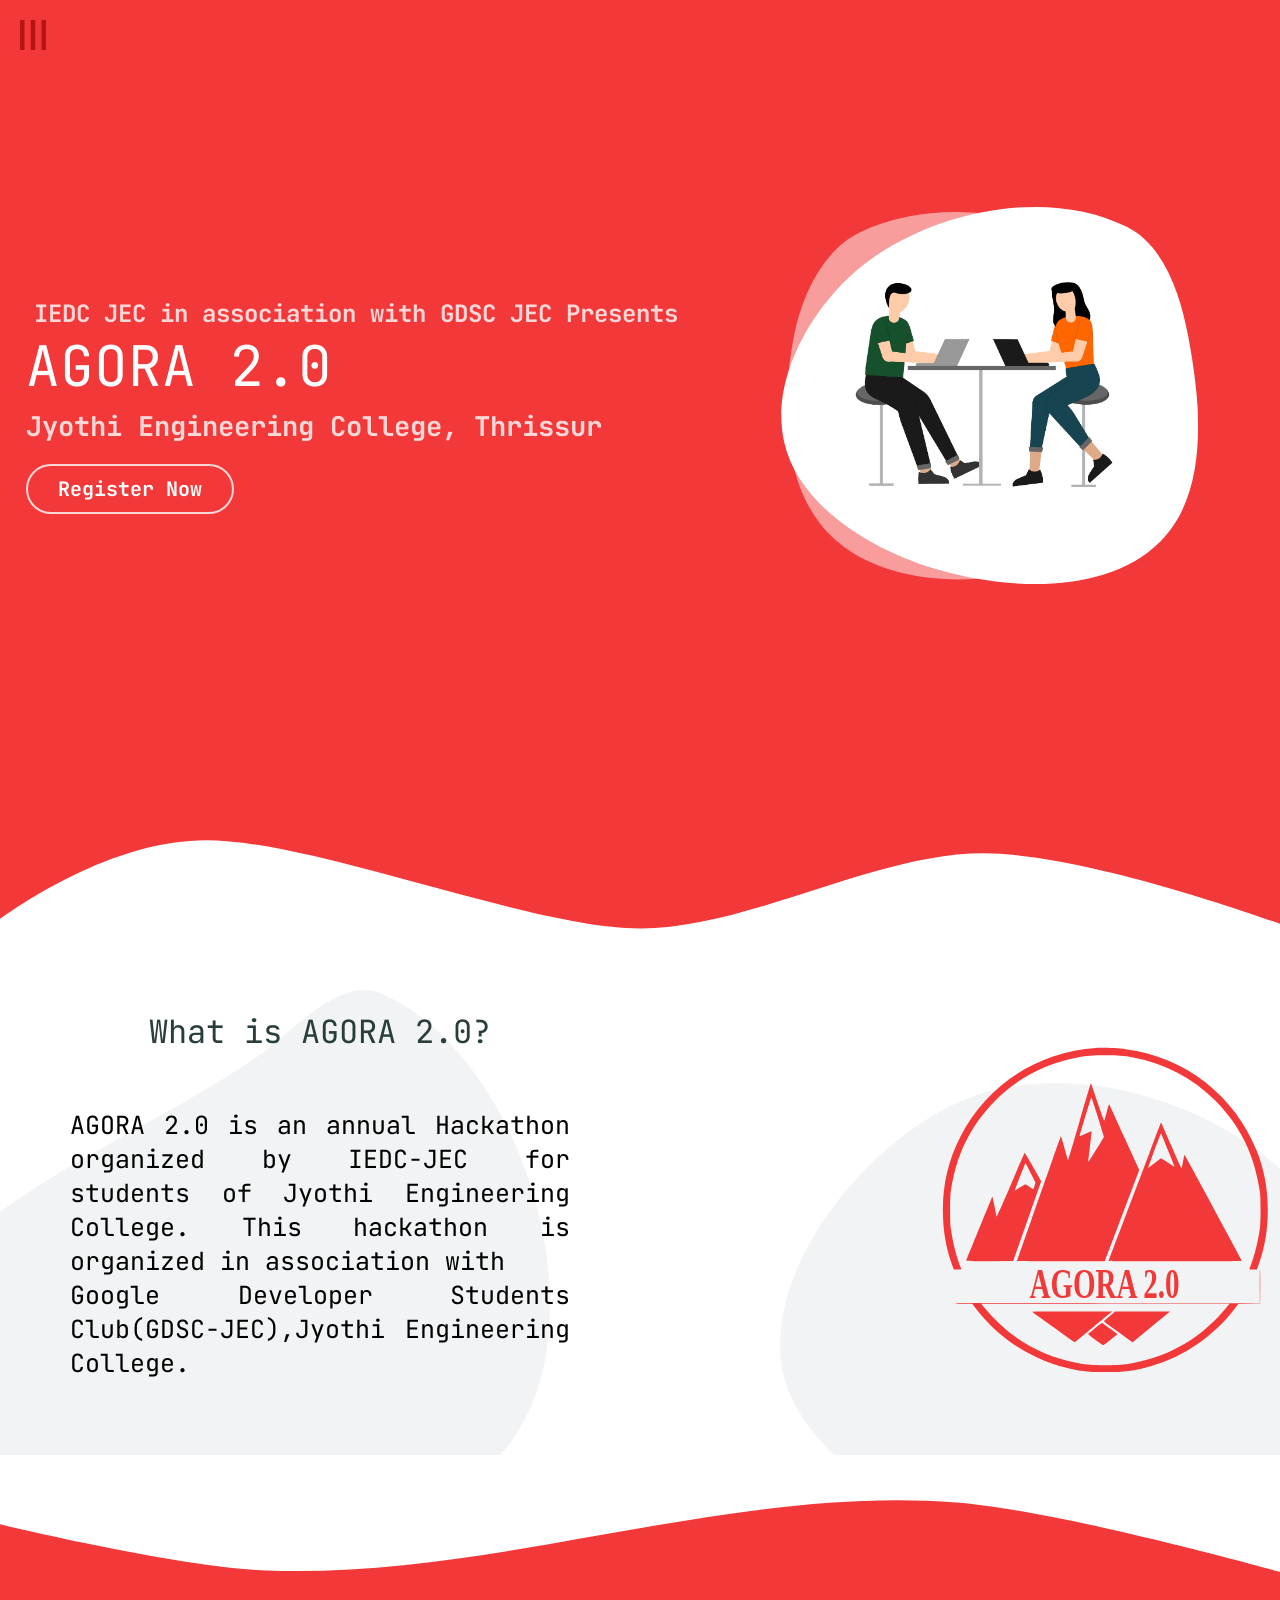
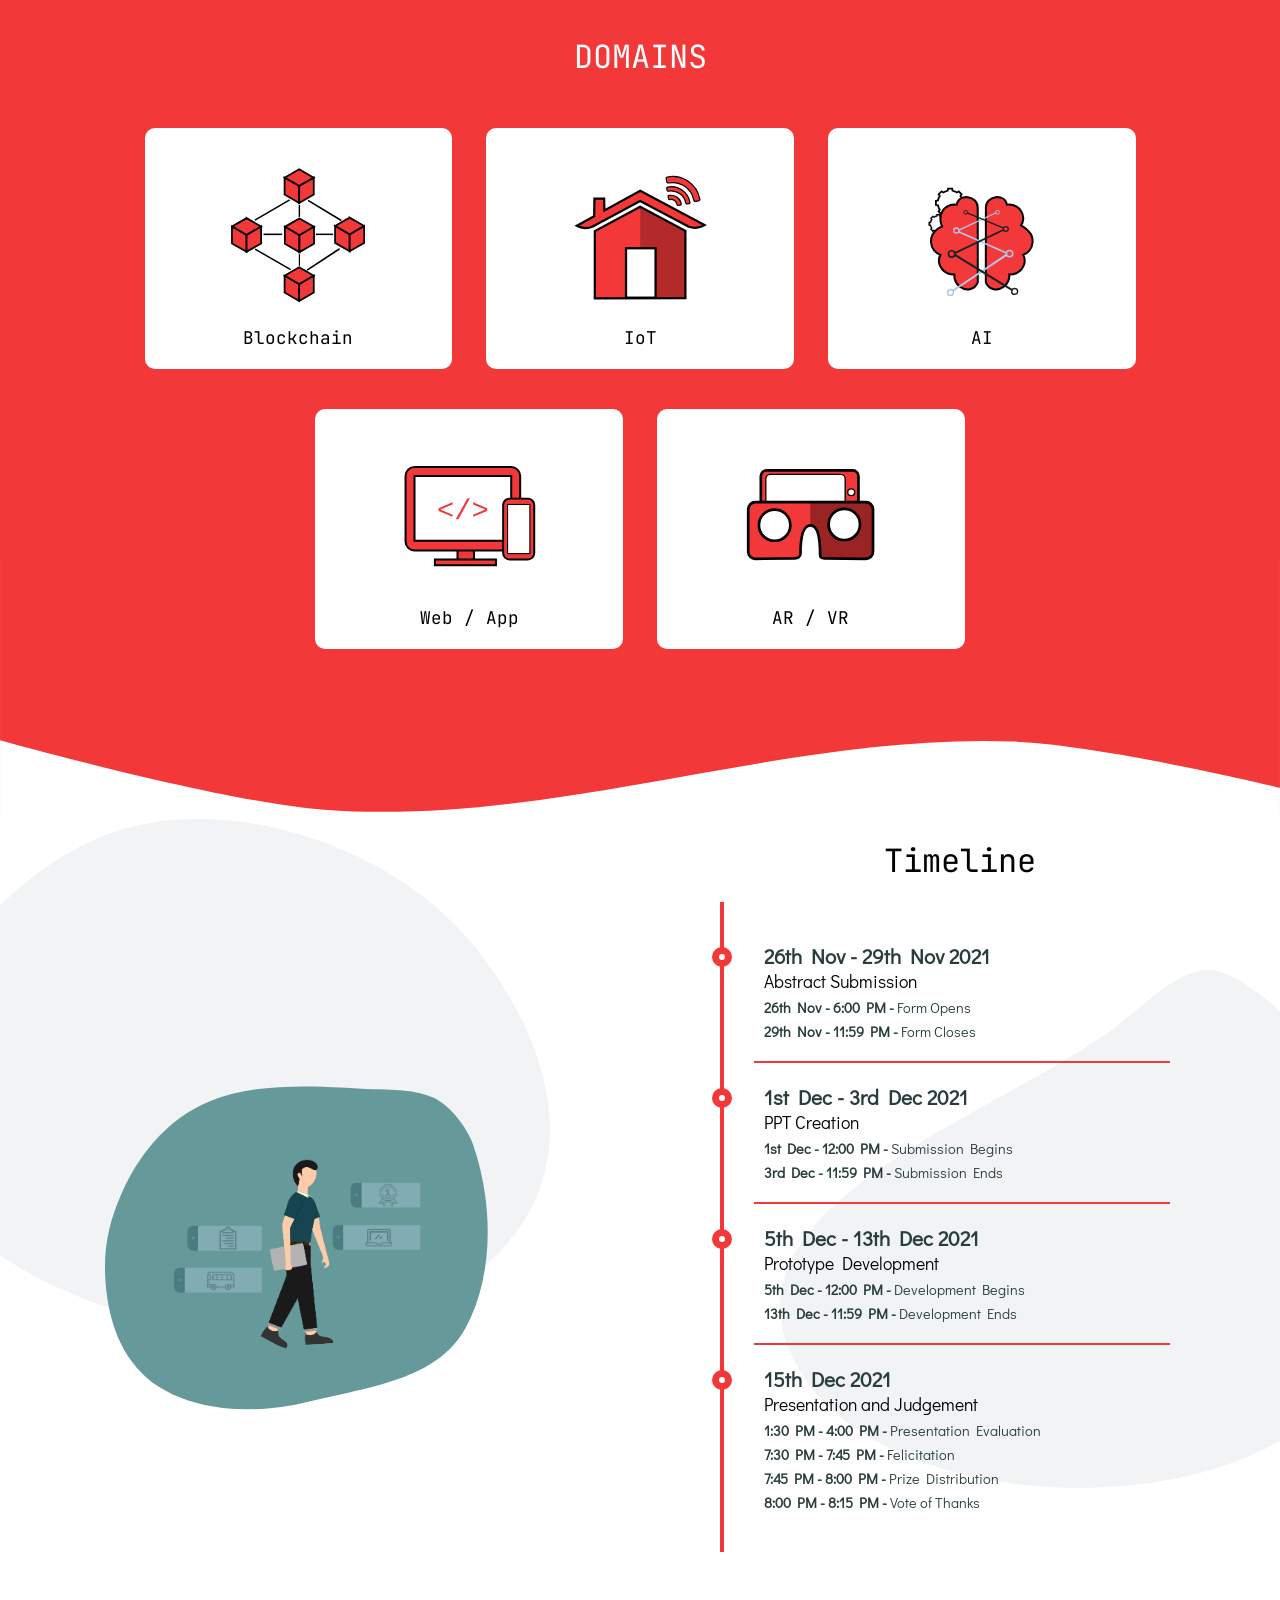
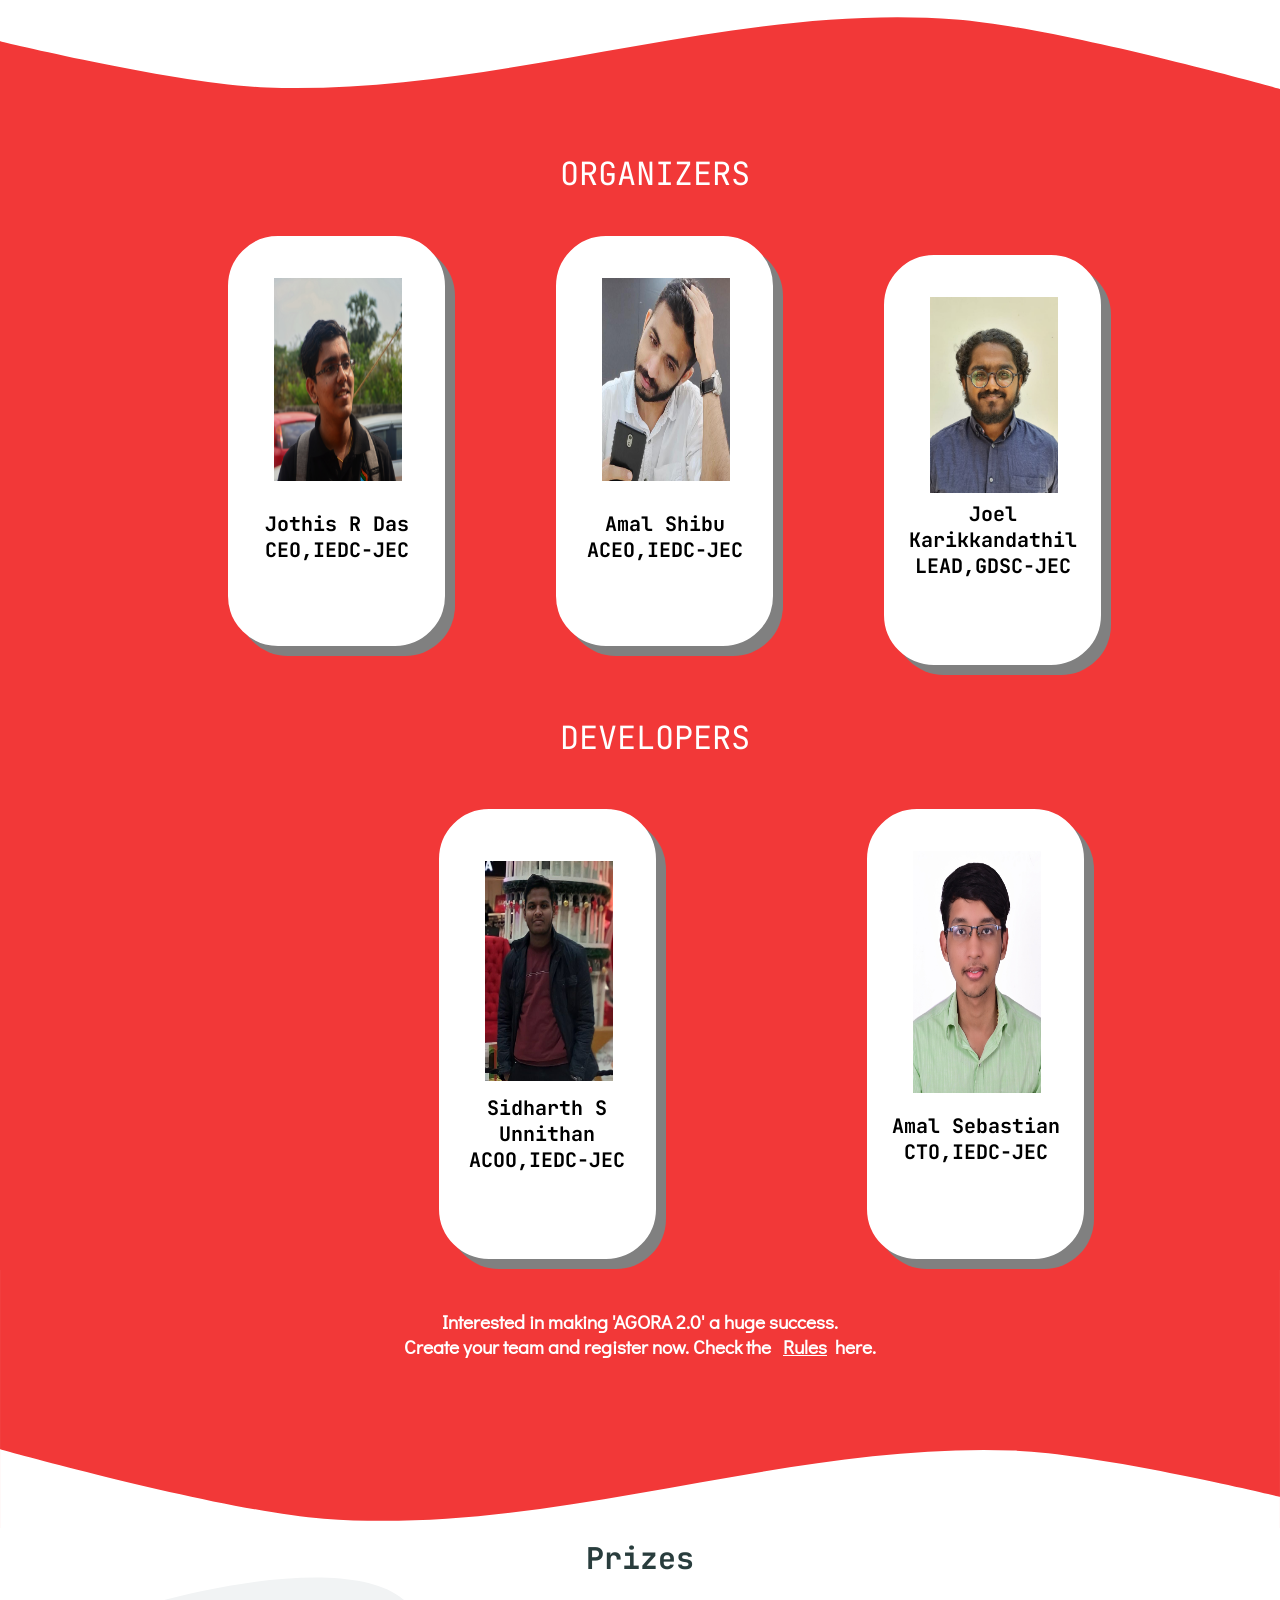
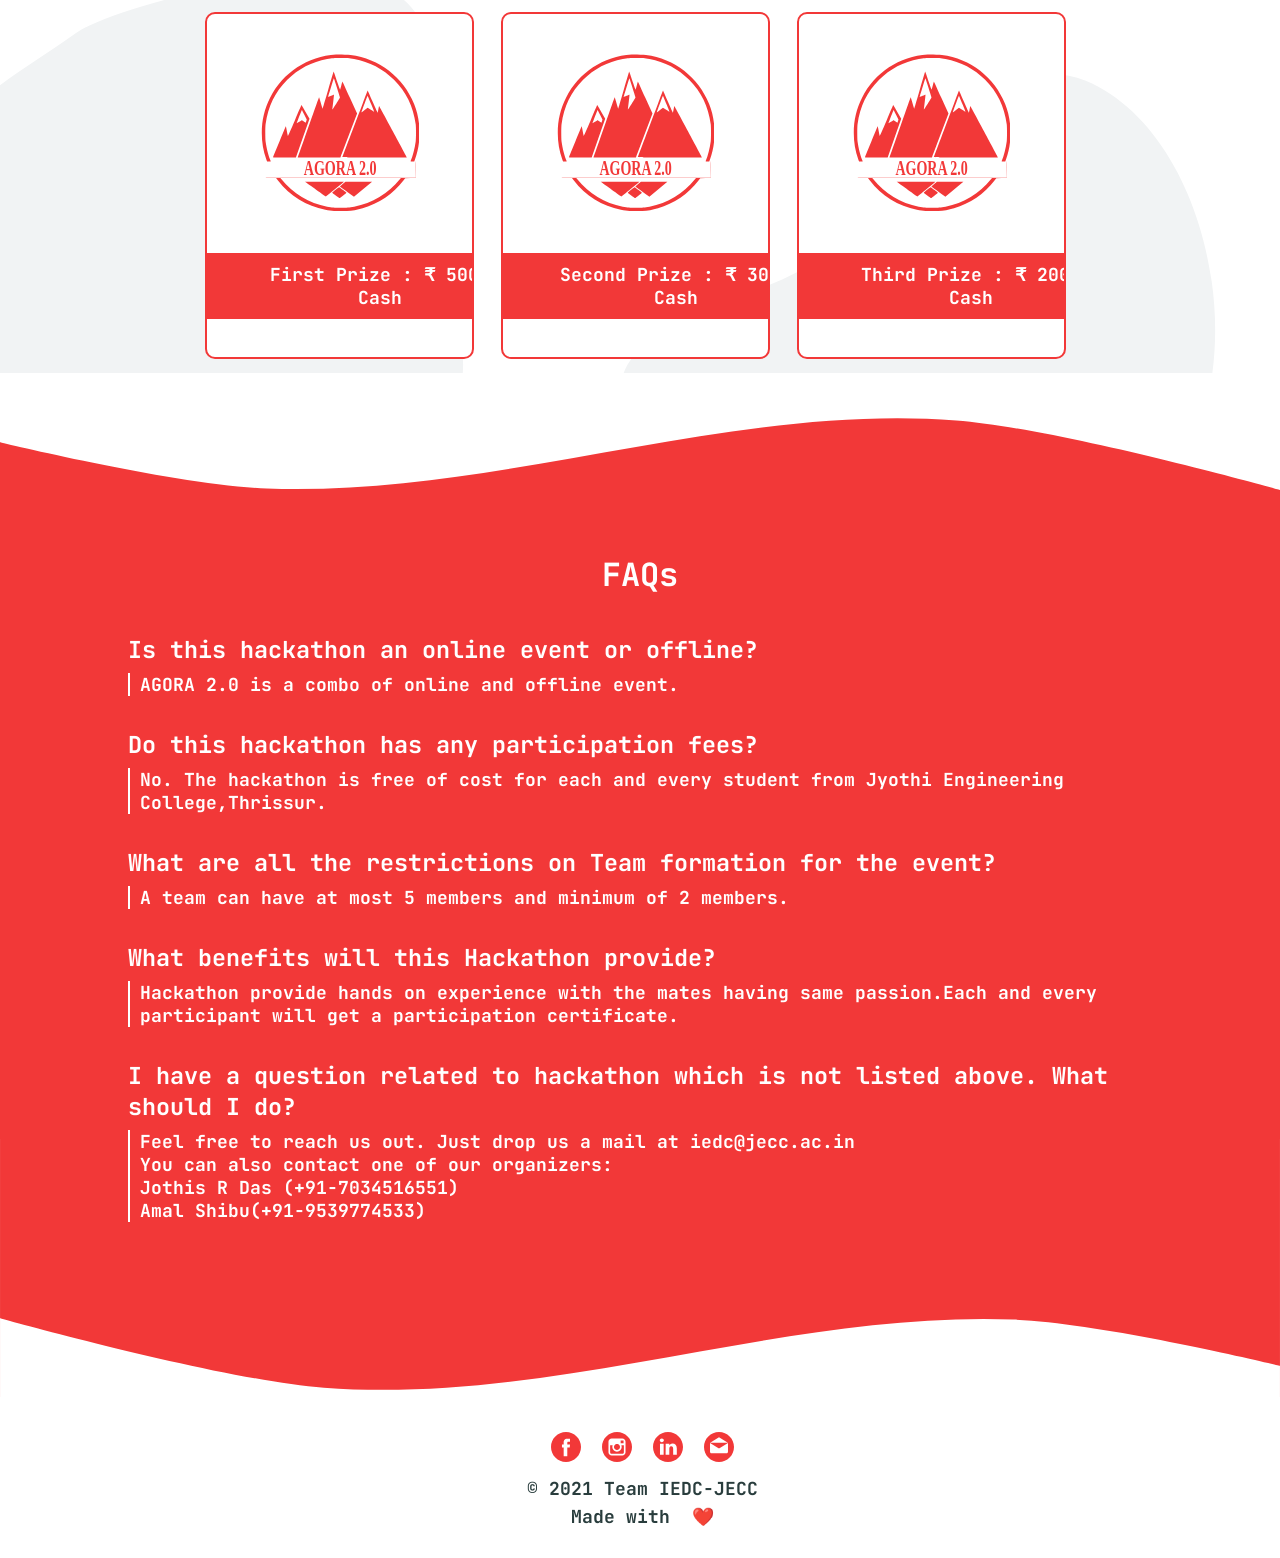
==== index.html @ af929472 "Updated index and css file" ====
<!DOCTYPE html>
<html>
<head>
	<title> AGORA 2.0 - 2021</title>
	<meta http-equiv="Content-Type" content="text/html; charset=UTF-8">
	<meta name="viewport" content ="width=device-width, initial-scale=1.0, user-scalable=no">
	<meta name="description" content="AGORA 2.0 - Second edition of annual hackathon organized by TEAM IEDC-JEC">
	<meta name="keywords" content="Hackathon,Jyothi Engineering College,Cheruthuruthy,Thrissur">
	<meta name="author" content="Sidharth S Unnnithan<sidsunnithan2720@gmail.com>">
	<!--<meta name="author" content="Atul Kumar <atul.kumar.prajapati02@gmail.com>">-->
	<link rel="shortcut icon" href="./images/new_logo.svg" type="image/x-icon" />
	<link rel="stylesheet" type="text/css" href="./css/main.css">
	<link rel="stylesheet" type="text/css" href="./css/responsive.css">
	<link href="https://fonts.googleapis.com/css?family=Didact+Gothic" rel="stylesheet">
	<script src="https://code.jquery.com/jquery-3.3.1.js" integrity="sha256-2Kok7MbOyxpgUVvAk/HJ2jigOSYS2auK4Pfzbm7uH60=" crossorigin="anonymous"></script>
	<script>
	</script>
</head>
<body>
	<div class="header">
		<div class="blurred"></div>
		<ul class="nav">
			<li class="head">
				<span class="closeHeader">
					<img src="./images/cross.svg">
				</span>
			</li>
			<li class="navItem active"> Home </li>
			<li class="navItem"> What is AGORA 2.0?</li>
			<!-- <li class="navItem"> Gallery </li> -->
			<li class="navItem"> Domains </li>
			<li class="navItem"> Schedule </li>
			<li class="navItem"> Organizers and Developers </li>
			<li class="navItem"> Prizes </li>
			<li class="navItem"> FAQs </li>
		</ul>
	</div>
	<div class="fullOverlay"></div>
	<div class="content">
		<div class="hamburger">
			<img src="./images/menu.svg">
		</div>
		<div class="frame frame1">
			<img src="./images/back-1.svg" class="img-back">
			<div class="frame1-right">
				<img src="./images/frame1-icon.svg">
			</div>
			<div class="frame1-left">
				<div class="content">
					<div class="sponsor-name">IEDC JEC in association with GDSC JEC Presents </div>
					<div class="name">AGORA 2.0</div><br>
					<!--<div class="date"> 8 - 10 March 2019 </div><br>-->
					<div class="date"> Jyothi Engineering College, Thrissur </div>
					<div class="devfolio">
						<button id="devfolio-apply-now"><a href = "https://docs.google.com/forms/d/1artqDPZntpa42rnX4zGuFPLu88csqyOBFg2KQ9-Sj0o/edit?ts=619e7103">Register Now</a></button>
					</div>
				</div>
			</div>
			<div class="app-team-icon">
				<img src="./images/jecc logo.png">
			</div>
		</div>
		<div class="frame frame2">
			<img class="img-back-left" src="./images/back-2.svg">
			<img class="img-back" src="./images/back-3.svg">
			<div class="frame2-left">
				<img src="./images/new_logo.svg">
			</div>
			<div class="frame2-right">
				<div class="name"> What is AGORA 2.0? </div>
				<div class="content">
					<p>AGORA 2.0 is an annual Hackathon organized by IEDC-JEC for students of Jyothi Engineering College.
					This hackathon is organized in association with <br>Google Developer Students Club(GDSC-JEC),Jyothi Engineering College.</p>
				</div>
			</div>
		</div>
		<div class="frame frame3">
			<img src="./images/back-4.svg" class="img-back">
			<img src="./images/back-5.svg" class="img-back-bottom">
			<div class="frame5-content">
				<div class="name"> DOMAINS </div>
				<div class="track-icons">
					<div class="a-track">
						<div class="colorless">
							<img src="./images/Tracks/blockchain.svg">
						</div>
						<div class="colorful">
							<img src="./images/Tracks/blockchain-color.svg">
						</div>
						<div class="track-name">
							Blockchain
						</div>
					</div>
					<div class="a-track">
						<div class="colorless">
							<img src="./images/Tracks/iot.svg">
						</div>
						<div class="colorful">
							<img src="./images/Tracks/iot-color.svg">
						</div>
						<div class="track-name">
							IoT
						</div>
					</div>
					<div class="a-track">
						<div class="colorless">
							<img src="./images/Tracks/ai.svg">
						</div>
						<div class="colorful">
							<img src="./images/Tracks/ai-color.svg">
						</div>
						
						<div class="track-name">
							AI
						</div>
					</div>
					<div class="a-track">
						<div class="colorless">
							<img src="./images/Tracks/webapp.svg">
						</div>
						<div class="colorful">
							<img src="./images/Tracks/webapp-color.svg">
						</div>
						<div class="track-name">
							Web&nbsp;/&nbsp;App
						</div>
					</div>
					<div class="a-track">
						<div class="colorless">
							<img src="./images/Tracks/vr.svg">
						</div>
						<div class="colorful">
							<img src="./images/Tracks/vr-color.svg">
						</div>
						<div class="track-name">
							AR&nbsp;/&nbsp;VR
						</div>
					</div>
					<!--<div class="a-track">
						<div class="colorless">
							<img src="./images/Tracks/general.svg">
						</div>
						<div class="colorful">
							<img src="./images/Tracks/general-color.svg">
						</div>
						<div class="track-name">
							General
						</div>
					</div>-->
				</div>
			</div>
		</div>
		<div class="frame frame4">
			<img class="img-back-left" src="./images/back-3.svg">
			<img class="img-back" src="./images/back-2.svg">
			<div class="frame4-left">
				<img src="./images/frame2-right.svg">
			</div>
			<div class="frame4-right">
				<div class="name"> Timeline </div>
				<div class="timeline">
					<div class="schedule schedule-1">
						<div class="dot"></div>
						<div class="schedule-content">
							<div class="schedule-date"> 26th Nov - 29th Nov 2021</div>
							<div class="schedule-title"> Abstract Submission</div>
							<div class="schedule-text"> <span class="schedule-time"> 26th Nov - 6:00 PM - </span> Form Opens </div>
							<div class="schedule-text"> <span class="schedule-time"> 29th Nov - 11:59 PM - </span> Form Closes </div>
						</div>
					</div>
					<div class="schedule schedule-2">
						<div class="dot"></div>
						<div class="schedule-content">
							<div class="schedule-date"> 1st Dec - 3rd Dec 2021 </div>
							<div class="schedule-title"> PPT Creation </div>
							<div class="schedule-text"> <span class="schedule-time"> 1st Dec - 12:00 PM - </span> Submission Begins</div>
							<div class="schedule-text"> <span class="schedule-time"> 3rd Dec - 11:59 PM - </span> Submission Ends </div>
						</div>
					</div>
					<div class="schedule schedule-3">
						<div class="dot"></div>
						<div class="schedule-content">
							<div class="schedule-date"> 5th Dec - 13th Dec 2021 </div>
							<div class="schedule-title"> Prototype Development</div>
							<div class="schedule-text"> <span class="schedule-time"> 5th Dec - 12:00 PM  - </span> Development Begins</div>
							<div class="schedule-text"> <span class="schedule-time"> 13th Dec - 11:59 PM - </span> Development Ends </div>
						</div>
					</div>
					<div class="schedule schedule-4">
						<div class="dot"></div>
						<div class="schedule-content">
							<div class="schedule-date"> 15th Dec 2021 </div>
							<div class="schedule-title"> Presentation and Judgement </div>
							<div class="schedule-text"> <span class="schedule-time"> 1:30 PM - 4:00 PM - </span> Presentation Evaluation </div>
							<div class="schedule-text"> <span class="schedule-time"> 7:30 PM - 7:45 PM - </span> Felicitation </div>
							<div class="schedule-text"> <span class="schedule-time"> 7:45 PM - 8:00 PM - </span> Prize Distribution </div>
							<div class="schedule-text"> <span class="schedule-time"> 8:00 PM - 8:15 PM - </span> Vote of Thanks </div>
						</div>
					</div>
				</div>
			</div>
		</div>
		<div class="frame frame5">
			<img src="./images/back-4.svg" class="img-back">
			<img src="./images/back-5.svg" class="img-back-bottom">
			<div class="frame5-content">
				<div class="name1"> ORGANIZERS </div>
				<div class="org-dev">
					<div class="od">
						<div class="ordev3">
							<div class="ordev-img3">
								<img src="./images/jyothis.jpeg">
							</div>
							<div class="orgdev-text3">
								<p><b>Jothis R Das</b><br><b>CEO,IEDC-JEC</b>
							</div>
						</div>
						<div class="ordev4">
							<div class="ordev-img4">
								<img src="./images/amal-shibu.jpeg">
							</div>
							<div class="orgdev-text4">
								<p><b>Amal Shibu</b><br><b>ACEO,IEDC-JEC</b>
							</div>
						</div>
						<div class="ordev5">
							<div class="ordev-img5">
								<img src="./images/joel.jpeg">
							</div>
							<div class="orgdev-text5">
								<p><b>Joel Karikkandathil</b><br><b>LEAD,GDSC-JEC</b>
							</div>
						</div>
					</div>
				</div>
				<div class="name2"> DEVELOPERS </div>
				<div class="org-dev">
					<div class="od">
						<div class="ordev1">
							<div class="ordev-img1">
								<img src="./images/sid1.jpeg">
							</div>
							<div class="orgdev-text1">
								<p><b>Sidharth S Unnithan</b><br><b>ACOO,IEDC-JEC</b>
							</div>
						</div>
						<div class="ordev2">
							<div class="ordev-img2">
								<img src="./images/Amal Sebastian.jpg">
							</div>
							<div class="orgdev-text2">
								<p><b>Amal Sebastian</b><br><b>CTO,IEDC-JEC</b>
							</div>
						</div>
					</div>
				</div>
				<div class="frame5-text">
					<p><b>Interested in making<b> 'AGORA 2.0'</b> a huge success.<br>
					Create your team and register now. Check the &nbsp;<a href="./pdf/rules.pdf" target="__blank">Rules</a>&nbsp; here.</p>
				</div>
			</div>
		</div>
		<div class="frame frame6">
			<img src="./images/back-6.svg" class="img-back-left">
			<img src="./images/back-7.svg" class="img-back-right">
			<div class="name"> Prizes </div>
			<div class="prizes">
				<div class="prizes-cont">
					<div class="prize">
						<div class="prize-img">
							<img src="./images/new_logo.svg">
						</div>
						<div class="prize-text">
							<p>First Prize : ₹ 5000 Cash</p>
						</div>
					</div>
					<div class="prize">
						<div class="prize-img">
							<img src="./images/new_logo.svg">
						</div>
						<div class="prize-text">
							<p>Second Prize : ₹ 3000 Cash</p>
						</div>
					</div>
					<div class="prize">
						<div class="prize-img">
							<img src="./images/new_logo.svg">
						</div>
						<div class="prize-text">
							<p>Third Prize : ₹ 2000 Cash</p>
						</div>
					</div>
				</div>
			</div>
		</div>
		<div class="frame frame7">
			<img src="./images/back-4.svg" class="img-back">
			<img src="./images/back-5.svg" class="img-back-bottom">
			<div class="frame7-content">
				<div class="name">
					FAQs
				</div>
				<div class="faq">
					<div class="question">
						Is this hackathon an online event or offline?
					</div>
					<div class="answer">
						AGORA 2.0 is a combo of online and offline event.
					</div>

				</div>
				<div class="faq">
					<div class="question">
						Do this hackathon has any participation fees?
					</div>
					<div class="answer">
						No. The hackathon is free of cost for each and every student from Jyothi Engineering College,Thrissur.
					</div>
				</div>
				<div class="faq">
					<div class="question">
						What are all the restrictions on Team formation for the event?
					</div>
					<div class="answer">
						A team can have at most 5 members and minimum of 2 members.
					</div>
				</div>
				<div class="faq">
					<div class="question">
						What benefits will this Hackathon provide?
					</div>
					<div class="answer">
						Hackathon provide hands on experience with the mates  having same passion.Each and every participant will get a participation certificate.
					</div>
				</div>
				<div class="faq">
					<div class="question">
						I have a question related to hackathon which is not listed above. What should I do?
					</div>
					<div class="answer">
						Feel free to reach us out. Just drop us a mail at <a href="mailto:iedc@jecc.ac.in">iedc@jecc.ac.in</a><br>
						You can also contact one of our organizers: <br> Jothis R Das (+91-7034516551)<br> Amal Shibu(+91-9539774533)
					</div>
				</div>
			</div>
		</div>
		<div class="frame frame8">
			<div class="footer-icons">
				<a href="https://www.facebook.com/EDC.JEC" target="__blank"><img src="./images/fb-color.svg"></a>
				<a href="https://www.instagram.com/iedc_jecc/" target="__blank"><img src="./images/insta-color.svg"></a>
				<a href="https://www.linkedin.com/in/iedc-jecc" target="__blank"><img src="./images/linkedin-color.svg"></a>
				<a href="mailto:iedc@jecc.ac.in"><img src="./images/email-color.svg"></a>
			</div>
			<div class="footer-text">
				&copy; 2021 Team IEDC-JECC
			</div>
			Made with&nbsp;&nbsp;<span class="heart">❤️</span>
		</div>
	</div>
	<script type="text/javascript" src="./js/menu.js"></script>
</body>
</html>
---- css/main.css ----
@import url('https://fonts.googleapis.com/css2?family=Poppins:wght@300;400;500;600;700&display=swap');
@import url('https://fonts.googleapis.com/css2?family=JetBrains+Mono:wght@300;400;500;600;700&display=swap');
div, body, ul, li {
	margin: 0px;
	padding: 0px;
	-webkit-box-sizing: border-box;
	-moz-box-sizing: border-box;
	box-sizing: border-box;
}

html, body {
	width: 100%;
	height: 100%;
}

body {
	position: relative;
	overflow-x: hidden;
}

.header {
	position: fixed;
	top: 0px;
	bottom: 0px;
	background-color: #ffffff;
	z-index: 12;
	text-align: center;
	-webkit-transition: left 0.3s;
	-moz-transition: left 0.3s;
	transition: left 0.3s;
}

.header.active {
	left: 0%;
}

.header .nav {
	list-style-type: none;
}

.header .nav .navItem {
	left: -300px;
}

.header .nav .navItem.visible {
	left: 0px;
}

.header .nav .navItem {
	position: relative;
	padding: 15px 30px;
	color: black;
	cursor: pointer;
	font-family: 'JetBrains Mono',sans-serif;
	font-size: 25px;
	background-color: #ffffff;
	-webkit-transition: background-color 0.2s, left 0.2s;
	-moz-transition: background-color 0.2s, left 0.2s;
	transition: background-color 0.2s, left 0.2s;
	font-family: 'JetBrains Mono',sans-serif;
}

.header .nav .navItem.active {
	color: black;
}

.header .nav .navItem:hover {
	background-color: #f23838ff;
}
.header .nav .head {
	display: none;
	text-align: right;
	padding: 20px;
}

.header .nav .head .closeHeader {
	cursor: pointer;
}

.header .nav .head img {
	height: 20px;
}

.content {
	width: 100%;
	height: 100%;
	position: relative;
	left: 0%;
	-webkit-transition: left 0.3s;
	-moz-transition: left 0.3s;
	transition: left 0.3s;
}

.hamburger {
	position: absolute;
	top: 20px;
	left: 20px;
	color: white;
	z-index: 10;
	cursor: pointer;
}

.hamburger img {
	height: 30px;
}

/*.appteam-logo {
	position: fixed;
	top: 20px;
	right: 20px;
	z-index: 10;
}

.appteam-logo img {
	height: 60px;
	width: 50px;
}*/

.fullOverlay {
	width: 100%;
	height: 100%;
	position: fixed;
	top: 0px;
	left: 0px;
	background-color: rgba(0,0,0,0.6);
	z-index: 7;
	display: none;
	opacity: 0;
	-webkit-transition: opacity 0.3s;
	-moz-transition: opacity 0.3s;
	transition: opacity 0.3s
}

.frame {
	position: relative;
	width: 100%;
	overflow: hidden;
}

/***********************
	LANDING PAGE
***********************/

.frame1 {
	height: 110%;
	background-color: #f23838ff;
}

.frame1 .img-back {
	width: 102%;
	left: -1%;
	height: auto;
	position: absolute;
	z-index: 2;
	bottom: 0px;
}

.frame1-left {
	position: absolute;
	left: 0px;
	width: 55%;
	height: 100%;
	display: inline-block;
	z-index: 3;
	padding: 50px 10px;
	text-align: center;
}

.frame1-left .content {
	text-align: left;
	display: inline-block;
	width: auto;
	position: relative;
	/*top: 20%;*/
	top: 40%;
	height: auto;
	transform: translateY(-50%);
}

.frame1-left .name {
	display: inline-block;
	font-size: 3.5em;
	color: white;
	font-family: 'JetBrains Mono',sans-serif;
}
.frame1-left .sponsor-name{
	font-family: 'JetBrains Mono',sans-serif;
	margin-left: 8px;
}
.frame1-left .date {
	display: inline-block;
	font-size: 1.7em;
	font-weight: bold;
	margin-top: 5px;
	color: rgba(255,255,255,0.8);
	font-family: 'JetBrains Mono',sans-serif;
}

.frame1-left .devfolio {
	margin-top: 20px;
}

.frame1-left .devfolio button {
	border: 2px solid rgba(255,255,255,0.8);
	background-color: rgba(255,255,255,0);
	color: rgba(255,255,255,0.8);
	font-family: 'Didact Gothic';
	padding-left: 30px;
	padding-right: 30px;
	height: 50px;
	font-size: 1em;
	font-weight: bold;
	cursor: pointer;
	overflow: none;
	position: relative;
	-webkit-transition: color 0.3s;
	-moz-transition: color 0.3s;
	transition: 0.3s;
	padding-top: 10px;
	border-radius: 50px;
	font-size: 20px;
}

.frame1-left .devfolio button .button-back {
	background-color: rgba(255,255,255,0.8);
	width: 0%;
	height: 100px;
	position: absolute;
	height: 46px;
	top: 0px;
	left: 0px;
	z-index: -1;
	-webkit-transition: width 0.3s;
	-moz-transition: width 0.3s;
	transition: width 0.3s;

}

.frame1-left .devfolio button:hover {
	color: #669999;
}

.frame1-left .devfolio button:hover .button-back {
	width: 100%;
}

.frame1-right {
	width: 45%;
	height: 100%;
	display: inline-block;
	position: absolute;
	right: 0px;
	z-index: 3;
}

.frame1-right img {
	width: 80%;
	/*position: absolute;*/
	left: 10%;
	/*top: 10%;*/
	height: auto;
	position: relative;
	top: 40%;
	transform: translateY(-50%);
}
#devfolio-apply-now:hover {
    color: #ffffff;
	font-size: 30px;
}

#devfolio-apply-now {
    display: -ms-flexbox;
    display: -webkit-box;
    display: flex;
}
#devfolio-apply-now a {
	text-decoration: none;
	color: white;
	font-family: 'JetBrains Mono',sans-serif;
	font-size: 20px;
}

.sponsor-name {
	color: white;
	font-family: 'Didact Gothic';
	font-weight: bold;
	font-size: 1.5em;
	color: rgba(255,255,255,0.8);
}

.github-home-icon {
	width: 100px;
	margin-right: 10px;
}

.app-team-icon {
	width: 120px;
	position: absolute;
	right: 20px;
	top: 20px;
	height: 80vh;
}

.app-team-icon img {
	width: 100%;
	height: 150px;
	margin-left: -1565px;
	margin-top: 100px;
}

/***********************
	DIVERSITY PAGE
***********************/

.frame2 {
	/*min-height: 100%;*/
	margin-bottom: 30px;
}

.frame2-left {
	position: absolute;
	right: 0px;
	width: 50%;
	min-height: 100%;
	display: inline-block;
	z-index: 3;
	padding: 50px 10px;
	text-align: center;
}

.frame2-right {
	width: 50%;
	min-height: 100%;
	display: inline-block;
	position: relative;
	text-align: center;
	left: 0px;
	z-index: 3;
	padding: 20px;
}

.frame2-right .name {
	font-family: 'JetBrains Mono',sans-serif;
	color: #293d3d;
	text-align: center;
	font-size: 2em;
}

.frame2-left img {
	width: 1200px;
	position: absolute;
	left: 10%;
	top: 10%;
	height: 70%;
	margin-left: -200px;
	margin-top: -40px;
	margin-top: 10px;
}

.frame2 .img-back {
	position: absolute;
	right: -100px;
	top: 20%;
	width: 600px;
	height: auto;
}

.frame2 .img-back-left {
	position: absolute;
	left: -100px;
	top: 0%;
	width: 650px;
	height: auto;
}

.frame2 .content {
	position: relative;
	font-size: 25px;
	text-align: justify;
	padding: 30px 50px;
	font-family: 'JetBrains Mono',sans-serif;
}
.frame2 .content p{
	font-size: 25px;
}
.frame2 a {
	color: black;
	text-decoration: none;
}

.frame2 a:visited {
	color: black;
}

/***********************
	  TRACKS PAGE
***********************/

.frame3 {
	height: auto;
	padding: 150px 0px;
	background-color: #f23838ff;
	color: white;
	font-family: 'Didact Gothic';
	text-align: center;
}

.frame3 .img-back {
	width: 100%;
	height: auto;
	position: absolute;
	top: 0px;
	left: 0px;
}

.frame3 .img-back-bottom {
	width: 100%;
	height: auto;
	position: absolute;
	bottom: -5px;
	left: 0px;
}

.frame3 .name {
	font-family: 'JetBrains Mono',sans-serif;
	color: white;
	font-size: 2em;
	margin-bottom: 30px;
}

.frame3 .track-icons {
	width: 80%;
	display: inline-block;
}

.frame3 .a-track {
	width: 30%;
	text-align: center;
	background-color: white;
	border-radius: 10px;
	display: inline-block;
	margin-left: 1.5%;
	margin-right: 1.5%;
	margin-top: 20px;
	margin-bottom: 20px;
	position: relative;
}

.frame3 .colorless {
	position: relative;
	top: 20px;
	left: 0px;
	width: 100%;
	padding: 20px;
}

.frame3 .colorful {
	position: absolute;
	top: 20px;
	left: 0px;
	width: 100%;
	padding: 20px;
	opacity: 0;
}

.frame3 .a-track:hover .colorful {
	opacity: 1;
}

.frame3 .a-track img {
	width: 50%;
}

.frame3 .track-name {
	font-size: 1.1em;
	padding: 20px 0px;
	font-family: 'JetBrains Mono',sans-serif;
	color: black;
	/*font-weight: bold;*/
}

/***********************
	SCHEDULE PAGE
***********************/

.frame4 {
	/*min-height: 100%;*/
	height: auto;
	margin-bottom: 30px;
}

.frame4-left {
	position: absolute;
	left: 0px;
	width: 50%;
	height: 100%;
	display: inline-block;
	z-index: 3;
	padding: 50px 10px;
	text-align: center;
}

.frame4-right {
	width: 50%;
	display: inline-block;
	position: relative;
	left: 50%;
	text-align: center;
	z-index: 3;
	padding: 20px;
}

.frame4-right .name {
	font-family: 'JetBrains Mono',sans-serif;
	color: black;
	text-align: center;
	font-size: 2em;
}

.frame4-left img {
	width: 70%;
	position: absolute;
	left: 10%;
	/*top: 10%;*/
	top: 60%;
	transform: translateY(-50%);
	height: auto;
}

.frame4 .img-back {
	position: absolute;
	right: -100px;
	top: 20%;
	width: 600px;
	height: auto;
}

.frame4 .img-back-left {
	position: absolute;
	left: -100px;
	top: 0%;
	width: 650px;
	height: auto;
}

.frame4 .timeline {
	margin-top: 20px;
	padding: 20px 0px;
	border-left: 4px solid #f23838ff;
	width: 80%;
	display: inline-block;
}

.schedule {
	margin-top: 20px;
	text-align: left;
	padding: 0px 30px;
	position: relative;
	font-family: 'Didact Gothic';
}

.schedule .dot {
	height: 20px;
	width: 20px;
	border-radius: 50px;
	border: 7px solid #f23838ff;
	background-color: white;
	position: absolute;
	top: 5px;
	left: -12px;
}

.schedule-content {
	padding: 0px 10px 20px 10px;
	border-bottom: 2px solid #f23838ff ;
}

.schedule-date {
	font-size: 1.3em;
	font-weight: bold;
	color: #293d3d;
}

.schedule-title {
	font-size: 1.1em;
}

.schedule-text {
	font-size: 0.9em;
	margin-top: 5px;
	color: #293d3d;
}

.schedule-4 .schedule-content {
	border-bottom: none;
}

.schedule-time {
	font-weight: bold;
}

/***********************
	 ORGANIZERS AND DEVELOPERS  PAGE
***********************/

.frame5 {
	height: auto;
	padding: 150px 0px;
	background-color: #f23838ff;
	color: white;
	font-family: 'Didact Gothic';
	text-align: center;
}

.frame5 .img-back {
	width: 100%;
	height: auto;
	position: absolute;
	top: 0px;
	left: 0px;
}

.frame5 .img-back-bottom {
	width: 100%;
	height: auto;
	position: absolute;
	bottom: -5px;
	left: 0px;
}

.frame5 .name1{
	font-family: 'JetBrains Mono',sans-serif;
	color: white;
	font-size: 2em;
	margin-bottom: 30px;
	margin-left: 30px;
}
.frame5 .name2{
	font-family: 'JetBrains Mono',sans-serif;
	color: white;
	font-size: 2em;
	margin-top: 20px;
	margin-left: 30px;
}

.frame5 .org-dev {
	width: 80%;
	background-color: #f23838ff;
	padding-left: 300px;
	display: inline-block;
	margin-bottom: 20px;
	/*box-shadow: 0px 0px 5px 5px rgba(0,0,0,0.2);*/
	text-align: center;
}
.od {
	display: flex;
	width: 100%;
	flex-wrap: wrap;
}
.ordev1 {
	/*display: table-cell;*/
	width: 30%;
	overflow: hidden;
	display: flex;
	border: 2px solid white;
	margin: 1.5%;
	background-color: white;
	padding: 20px 0px;
	border-radius: 10px;
	display: flex;
	flex-wrap: wrap;
	border-radius: 50px;
	box-shadow: 10px 10px #808080;
	height: 450px;
	margin-top: 50px;
}
.ordev-img1 {
	padding-left: 30px;
	text-align: center;
	/*background-color: rgba(242,56,56,0.1);*/
}

.ordev-img1 img {
	width: 70%;
	padding-top: 30px;
	height: 90%;
	margin-left: -27px;
}
.ordev2 {
	/*display: table-cell;*/
	width: 30%;
	overflow: hidden;
	display: flex;
	border: 2px solid white;
	margin: 1.5%;
	background-color: white;
	padding: 20px 0px;
	border-radius: 10px;
	display: flex;
	flex-wrap: wrap;
	border-radius: 50px;
	box-shadow: 10px 10px #808080;
	margin-left: 200px;
	height: 450px;
	margin-top: 50px;
}
.ordev-img2 {
	padding-left: 30px;
	text-align: center;
	/*background-color: rgba(242,56,56,0.1);*/
}

.ordev-img2 img {
	width: 70%;
	height: 100%;
	padding-top: 20px;
	margin-left: -27px;
}

.orgdev-text1 {
	font-family: 'JetBrains Mono',sans-serif;
	padding-top: 140px;
	font-weight: bold;
	font-size: 20px;
	color: black;
	width: 100%;
	margin-top: -140px;
}
.orgdev-text2 {
	font-family: 'JetBrains Mono',sans-serif;
	margin-top: 20px;
	font-weight: bold;
	font-size: 20px;
	color: black;
	width: 100%;
}
.ordev3 {
	/*display: table-cell;*/
	width: 30%;
	overflow: hidden;
	display: flex;
	border: 2px solid white;
	margin: 1.5%;
	background-color: white;
	padding: 20px 0px;
	border-radius: 10px;
	display: flex;
	flex-wrap: wrap;
	border-radius: 50px;
	box-shadow: 10px 10px #808080;
	height: 410px;
	margin-left: -200px;
}
.ordev-img3 {
	padding-left: 30px;
	text-align: center;
	/*background-color: rgba(242,56,56,0.1);*/
}

.ordev-img3 img {
	width: 70%;
	height: 105%;
	padding-top: 20px;
	margin-left: -27px;
}
.ordev4 {
	/*display: table-cell;*/
	width: 30%;
	overflow: hidden;
	display: flex;
	border: 2px solid white;
	margin: 1.5%;
	background-color: white;
	padding: 20px 0px;
	border-radius: 10px;
	display: flex;
	flex-wrap: wrap;
	border-radius: 50px;
	box-shadow: 10px 10px #808080;
	height: 410px;
	margin-left: 100px;
}
.ordev-img4 {
	padding-left: 30px;
	text-align: center;
	/*background-color: rgba(242,56,56,0.1);*/
}

.ordev-img4 img {
	width: 70%;
	height: 105%;
	padding-top: 20px;
	margin-left: -27px;
}
.ordev5 {
	/*display: table-cell;*/
	width: 30%;
	overflow: hidden;
	display: flex;
	border: 2px solid white;
	margin: 1.5%;
	background-color: white;
	padding: 20px 0px;
	border-radius: 10px;
	display: flex;
	flex-wrap: wrap;
	border-radius: 50px;
	box-shadow: 10px 10px #808080;
	height: 410px;
	margin-left: 100px;
	margin-top: 30px;
}
.ordev-img5 {
	padding-left: 30px;
	text-align: center;
	/*background-color: rgba(242,56,56,0.1);*/
}

.ordev-img5 img {
	width: 70%;
	height: 82%;
	padding-top: 20px;
	margin-left: -27px;
}
.orgdev-text3 {
	font-family: 'JetBrains Mono',sans-serif;
	padding-top: 140px;
	font-weight: bold;
	font-size: 20px;
	color: black;
	width: 100%;
	margin-top: -100px;
}
.orgdev-text4 {
	font-family: 'JetBrains Mono',sans-serif;
	padding-top: 20px;
	font-weight: bold;
	font-size: 20px;
	color: black;
	width: 100%;
	margin-top: 20px;
}
.orgdev-text5 {
	font-family: 'JetBrains Mono',sans-serif;
	padding-top: 20px;
	font-weight: bold;
	font-size: 20px;
	color: black;
	width: 100%;
	margin-top: -55px;
}
.ordev-img img.img-square {
	width: 50%;
}
.frame5-content {
	z-index: 3;
	position: relative;
}

.frame5-text {
	font-size: 1.2em;
	padding: 0px 10px;
}

.frame5 a {
	color: white;
}

/***********************
	   PRIZES PAGE
***********************/

.frame6 {
	height: auto;
	margin-bottom: 30px;
	text-align: center;
}

.frame6 .name {
	font-family: 'JetBrains Mono',sans-serif;
	color: #293d3d;
	text-align: center;
	font-size: 30px;
	margin: 10px 0px 20px 0px;
	position: relative;
}

.frame6 .img-back-left {
	width: 600px;
	height: auto;
	position: absolute;
	top: 10%;
	left: -10%;
}

.frame6 .img-back-right {
	width: 600px;
	height: auto;
	position: absolute;
	top: 30%;
	right: 5%;
}

.frame6 .prizes {
	width: 70%;
	/*padding: 20px;*/
	position: relative;
	display: inline-block;
}

.prizes-cont {
	display: flex;
	width: 100%;
	flex-wrap: wrap;
}

.prize {
	/*display: table-cell;*/
	width: 30%;
	overflow: hidden;
	display: inline-block;
	border: 2px solid #f23838ff;
	margin: 1.5%;
	background-color: white;
	padding: 20px 0px;
	border-radius: 10px;
	display: flex;
	flex-wrap: wrap;
}

.prize-img {
	padding: 20px;
	text-align: center;
}

.prize-img img {
	width: 70%;
}

.prize-text p {
	font-family: 'JetBrains Mono',sans-serif;
	color: #293d3d;
	font-weight: bold;
	background-color: #f23838ff;
	color: white;
	padding: 10px 40px;
	width: 100%;
	font-size: 18px;
	align-self: flex-end;
}


/***********************
		FAQ PAGE
***********************/

.frame7 {
	height: auto;
	padding: 150px 0px;
	background-color: #f23838ff;
	color: white;
	font-family: 'Didact Gothic';
	text-align: center;
}

.frame7-content .name {
	color: white;
	font-size: 2em;
	font-family: 'JetBrains Mono',sans-serif;
	margin-bottom: 30px;
}

.frame7-content {
	z-index: 3;
	position: relative;
	text-align: center;
}

.faq {
	text-align: left;
	display: inline-block;
	color: white;
	width: 80%;
	font-family: 'JetBrains Mono',sans-serif;
	margin-bottom: 25px;
	font-size: 18px;
}

.question {
	font-size: 1.3em;
	font-weight: bold;
	padding: 8px 0px;
}

.answer {
	font-size: 1em;
	border-left: 2px solid white;
	padding-left: 10px;
	color: white;
}

.answer a{
	text-decoration: none; 
	color: white;
}

.frame7 .img-back {
	width: 100%;
	height: auto;
	position: absolute;
	top: 0px;
	left: 0px;
}

.frame7 .img-back-bottom {
	width: 100%;
	height: auto;
	position: absolute;
	bottom: -5px;
	left: 0px;
}

/***********************
		 FOOTER
***********************/

.frame8 {
	position: relative;
	/*widows: 100%;*/
	padding: 30px 0px;
	background-color: #ffffff;
	text-align: center;
	color: #293d3d;
	font-family: 'JetBrains Mono',sans-serif;
	font-size: 18px;
	font-weight: bold;
	padding-left: 5px;
}

.frame8 .heart {
	color: #e60000;
}

.footer-icons {
	padding: 5px;
}

.footer-text {
	padding: 5px;
}
.frame8 img {
	width: 30px;
	margin: 0px 5px;
}
---- css/responsive.css ----
@media(max-width: 768px){
	.header .nav .head  {
		display: block;
	}

	.header {
		width: 100%;
		left: -100%;
	}
	.app-team-icon img{
		width: 60%;
		margin-left: 60px;
		margin-top: -5px;
		height: 90px;
	}
	.content.active {
		left: 100%;
	}

	body.active {
		overflow: hidden;
	}

	.hamburger img {
		height: 20px;
	}
	.github-home-icon {
		width: 70px;
		padding-right: 0px;
	}

	.frame5 {
		padding: 100px 0px;
	}
	.orgdev-text1 p{
		padding-top: 20px;
	}
	.orgdev-text2 p{
		margin-top: 90px;
	}
	.orgdev-text3 p{
		padding-top: 90px;
	}
	.orgdev-text4 p{
		padding-top: 40px;
	}
	.orgdev-text5 p{
		padding-top: 40px;
	}
	.org-dev .od .ordev1{
		width: 1000px;
		margin-left: -307px;
		height: 500px;
		margin-top: 50px;
	}

	.org-dev .od .ordev1 .ordev-img1 img{
		width: 90%;
		padding-top: 20px;
		margin-left: -25px;
		height: 100%;
	}
	.org-dev .od .ordev2{
		width: 1000px;
		margin-left: -307px;
		margin-top: 30px;
		height: 460px;
	}

	.org-dev .od .ordev2 .ordev-img2 img{
		width: 80%;
		margin-left: -20px;
		height: 110%;
		margin-top: -10px;
	}
	.org-dev .od .ordev3 {
		width: 1000px;
		margin-left: -307px;
		height: 500px;
	}
	.org-dev .od .ordev3 .ordev-img3 img{
		width: 90%;
		padding-top: 20px;
		margin-left: -25px;
		height: 120%;
		margin-top: 10px;
	}
	.org-dev .od .ordev4{
		width: 1000px;
		margin-left: -307px;
		margin-top: 30px;
		height: 460px;
	}
	.org-dev .od .ordev4 .ordev-img4 img{
		width: 90%;
		padding-top: 20px;
		margin-left: -25px;
		height: 110%;
		margin-top: 10px;
	}
	.org-dev .od .ordev5{
		width: 1000px;
		margin-left: -307px;
		margin-top: 30px;
		height: 550px;
	}
	.org-dev .od .ordev5 .ordev-img5 img{
		width: 90%;
		padding-top: 20px;
		margin-left: -25px;
		height: 110%;
		margin-top: 10px;
	}
	.frame1-left .content .devfolio #devfolio-apply-now{
		margin-left: 50px;
	}
	.faq {
		font-size: 1em;
	}
	.frame2-left img{
		width: 50%;
		height: 300px;
		padding-left: 190px;
	}
	.frame2 .content p{
		font-size: 15px;
	}
	.frame6 {
		padding: 40px 0px;
	}
	.frame2 .name{
		font-size: 1.5em;
	}
	.frame3 .name, .frame4 .name {
		font-size: 1.7em;
	}
	.frame5 .name2{
		margin-top: 60px;
	}
	.frame4 .img-back-left, .frame2 .img-back-left {
		width: 400px;
		top: 5%;
	}

	.frame4 .img-back-right, .frame2 .img-back-left {
		top: 40%;
		right: -10%;
	}

	.frame3 .track-icons {
		width: 70%;
	}

	.frame3 .a-track {
		width: 100%;
	}

	.frame3 .track-name {
		font-size: 1em;
	}

	.frame4-right {
		left: 0px;	
	}

	.sponsor-icons .sponsor-icon.dev-icon img {
		width: 90%;
	}

	.prize {
		width: 90%;
		margin: 5%;
	}
	.prizes .prizes-cont .prize .prize-text p{
		margin-left: -40px;
		font-size: 15px;
	}
}

@media(max-width: 949px){
	.frame1 {
		height: auto;
	}

	.frame1-left {
		position: relative;
		width: 100%;
		height: auto;
		text-align: center;
		margin-bottom: 80px;
	}

	.frame1-left .content {
		text-align: center;
		transform: none;
	}

	.frame1-right {
		position: relative;
		width: 100%;
		height: auto;
		padding-top: 80px;
		text-align: center;
	}

	.frame1-right img {
		position: static;
		width: 60%;
		transform: none;
	}

	.frame2-left, .frame4-left {
		position: relative;
		width: 100%;
		height: auto;
		padding: 0px 10px;
	}

	.frame1-left .name {
		font-size: 2em;
	}

	.frame1-left .date {
		font-size: 1em;
	}

	.sponsor-name {
		font-size: 1.2em;
	}

	.frame2-right, .frame4-right {
		position: relative;
		width: 100%;
		height: auto;
		padding: 0px;
		left: 0px;
	}

	.frame2-left img, .frame4-left img {
		position: static;
		transform: none;
	}

	.frame2 .img-back-left, .frame4 .img-back-left {
		top: 5%;
	}

	.frame2 .img-back, .frame4 .img-back {
		top: 50%;
		width: 500px;
	}

	.frame2, .frame4 {
		height: auto;
	}

	.frame2-right {
		padding: 0px 20px;
	}

	.frame4-right {
		padding-left: 30px;
	}

	.frame4 .timeline {
		width: 100%;
	}

	.frame2 .content {
		font-size: 1em;
		padding: 30px 20px;
	}
}

@media(min-width: 769px) and (max-width: 949px){
	.fullOverlay.active {
		display: block;
		opacity: 1;
	}

	.header {
		width: 30%;
		left: -30%;
	}

	.content.active {
		left: 30%;
		filter: blur(1px);
	}

	body.active {
		overflow: hidden;
	}

	.frame3 .a-track {
		width: 40%;
		margin-left: 2.5%;
		margin-right: 2.5%;
	}

	.frame3 .track-icons {
		width: 70%;
	}

	.frame3 .track-name {
		font-size: 1em;
	}

	.prize {
		width: 45%;
		margin: 2.5%;
	}
}

@media(min-width: 950px){
	.fullOverlay.active {
		display: block;
		opacity: 1;
	}

	.header {
		width: 25%;
		left: -25%;
	}

	.content.active {
		left: 25%;
		filter: blur(1px);
	}

	body.active {
		overflow: hidden;
	}
}
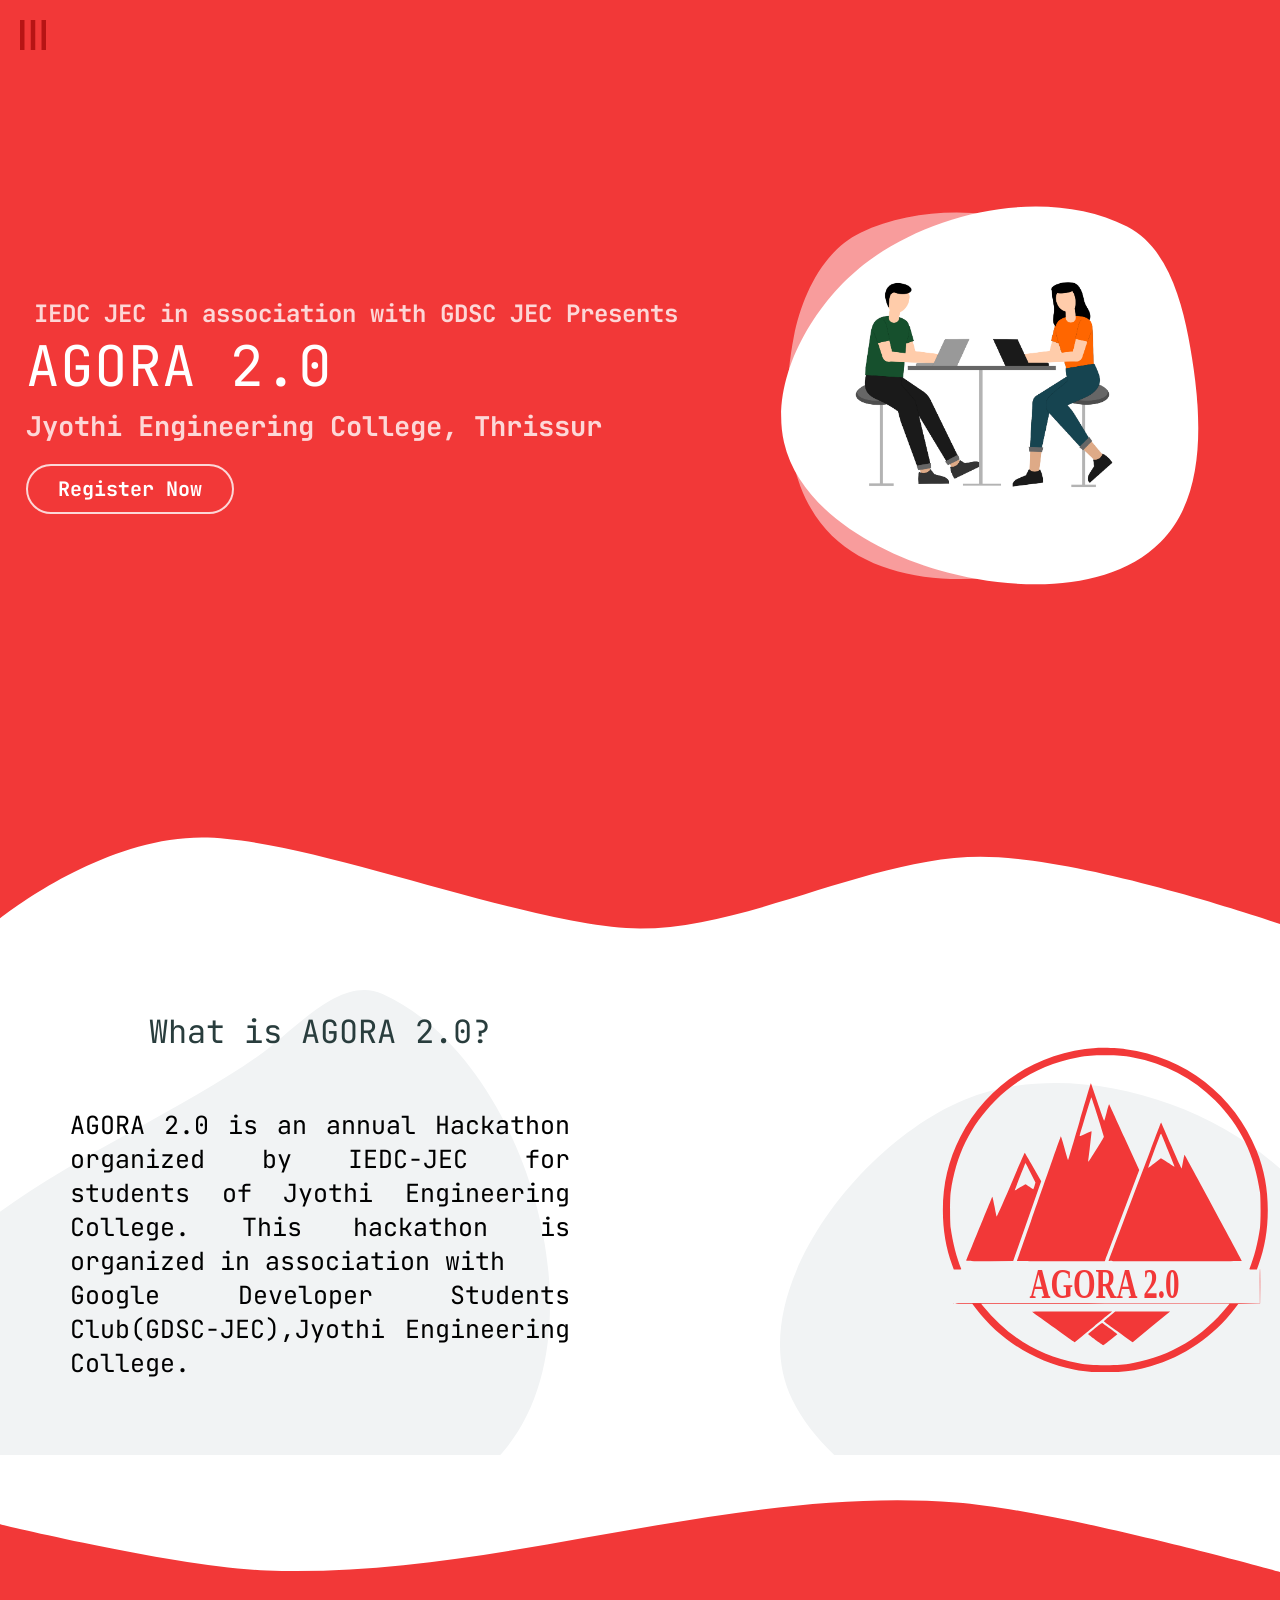
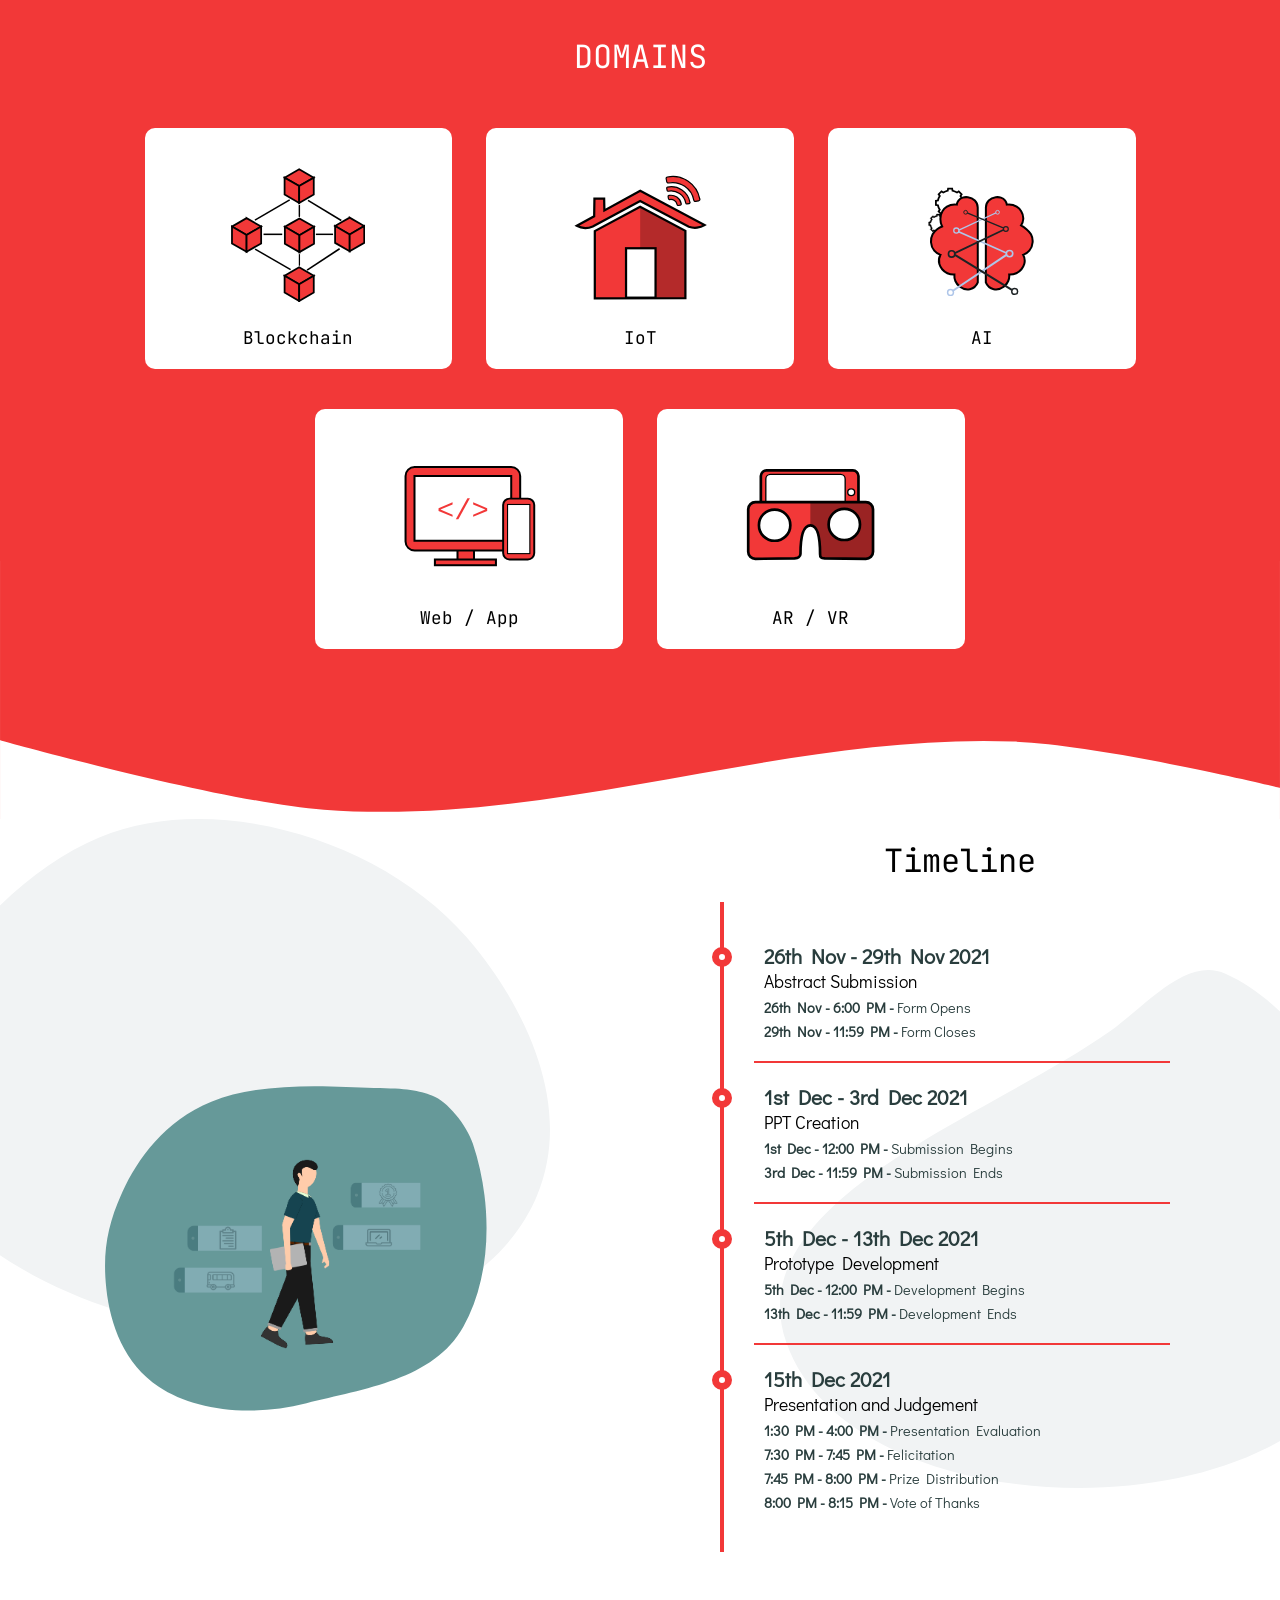
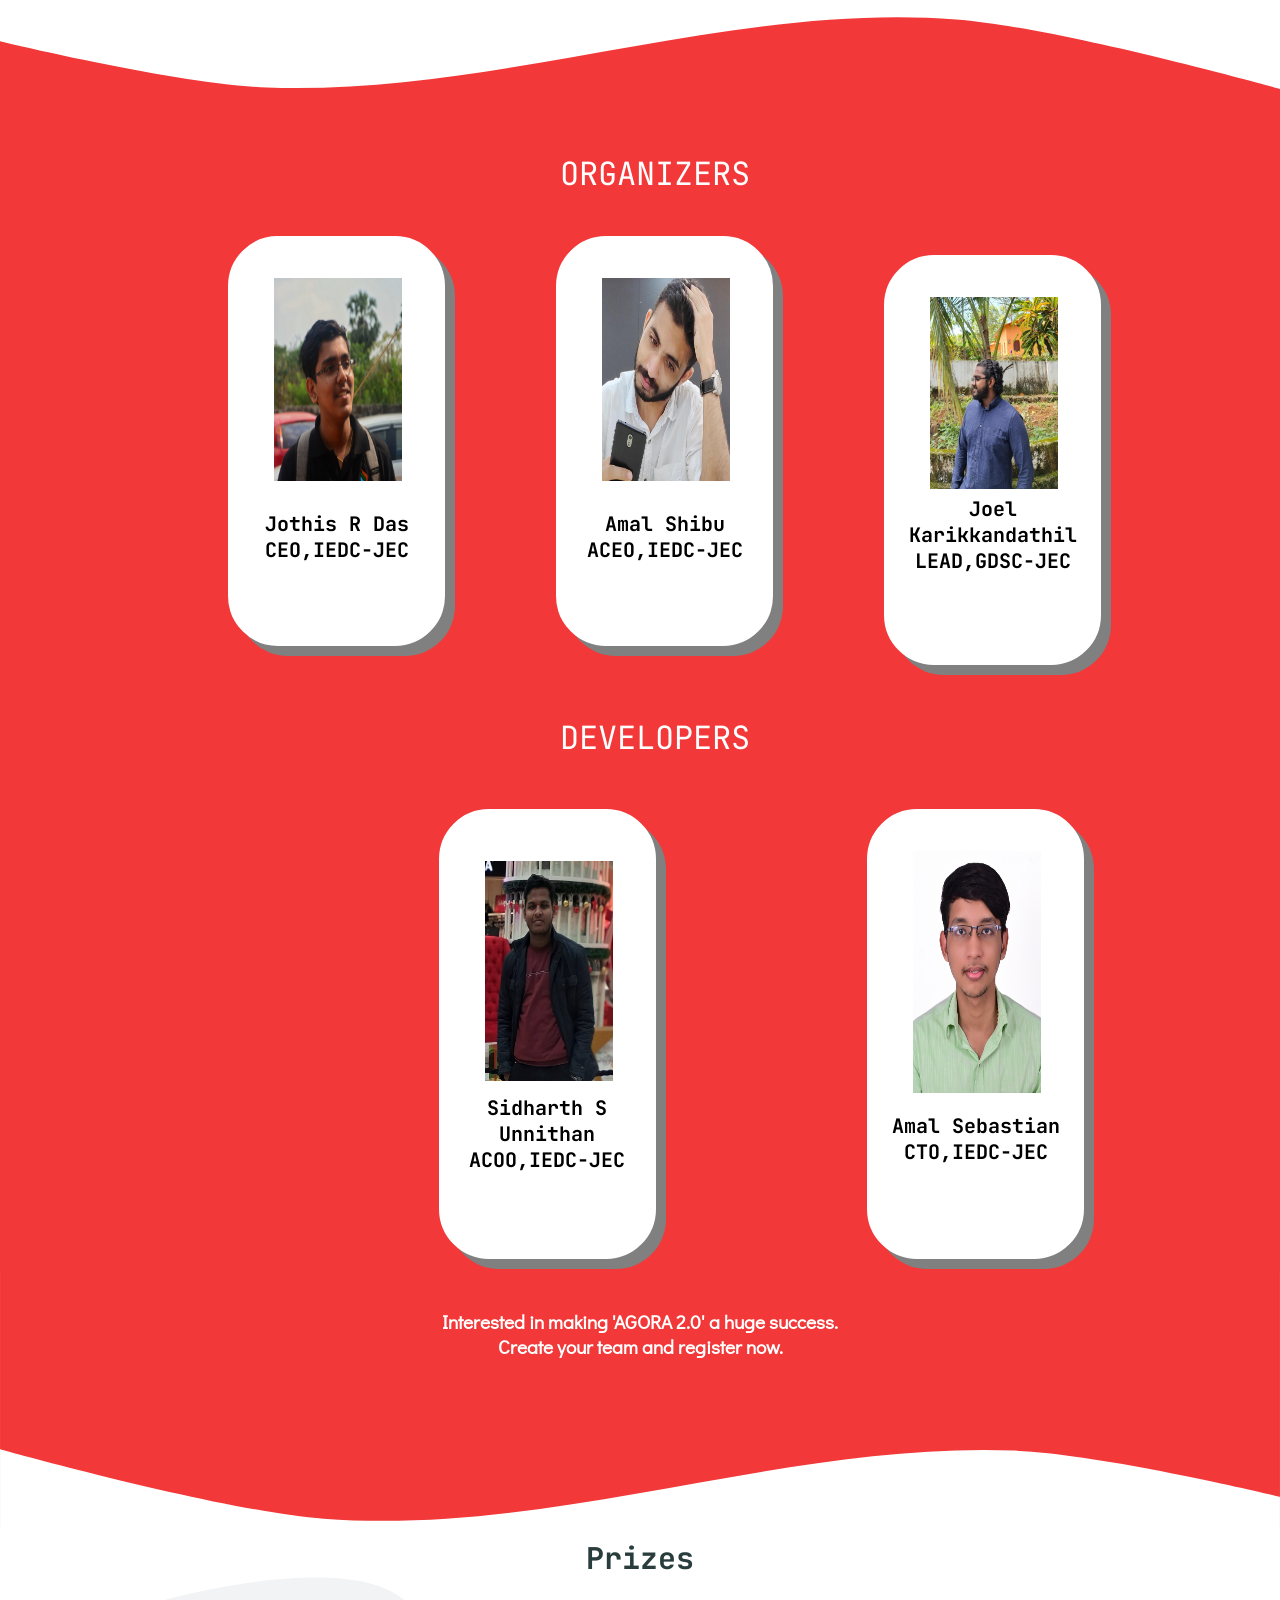
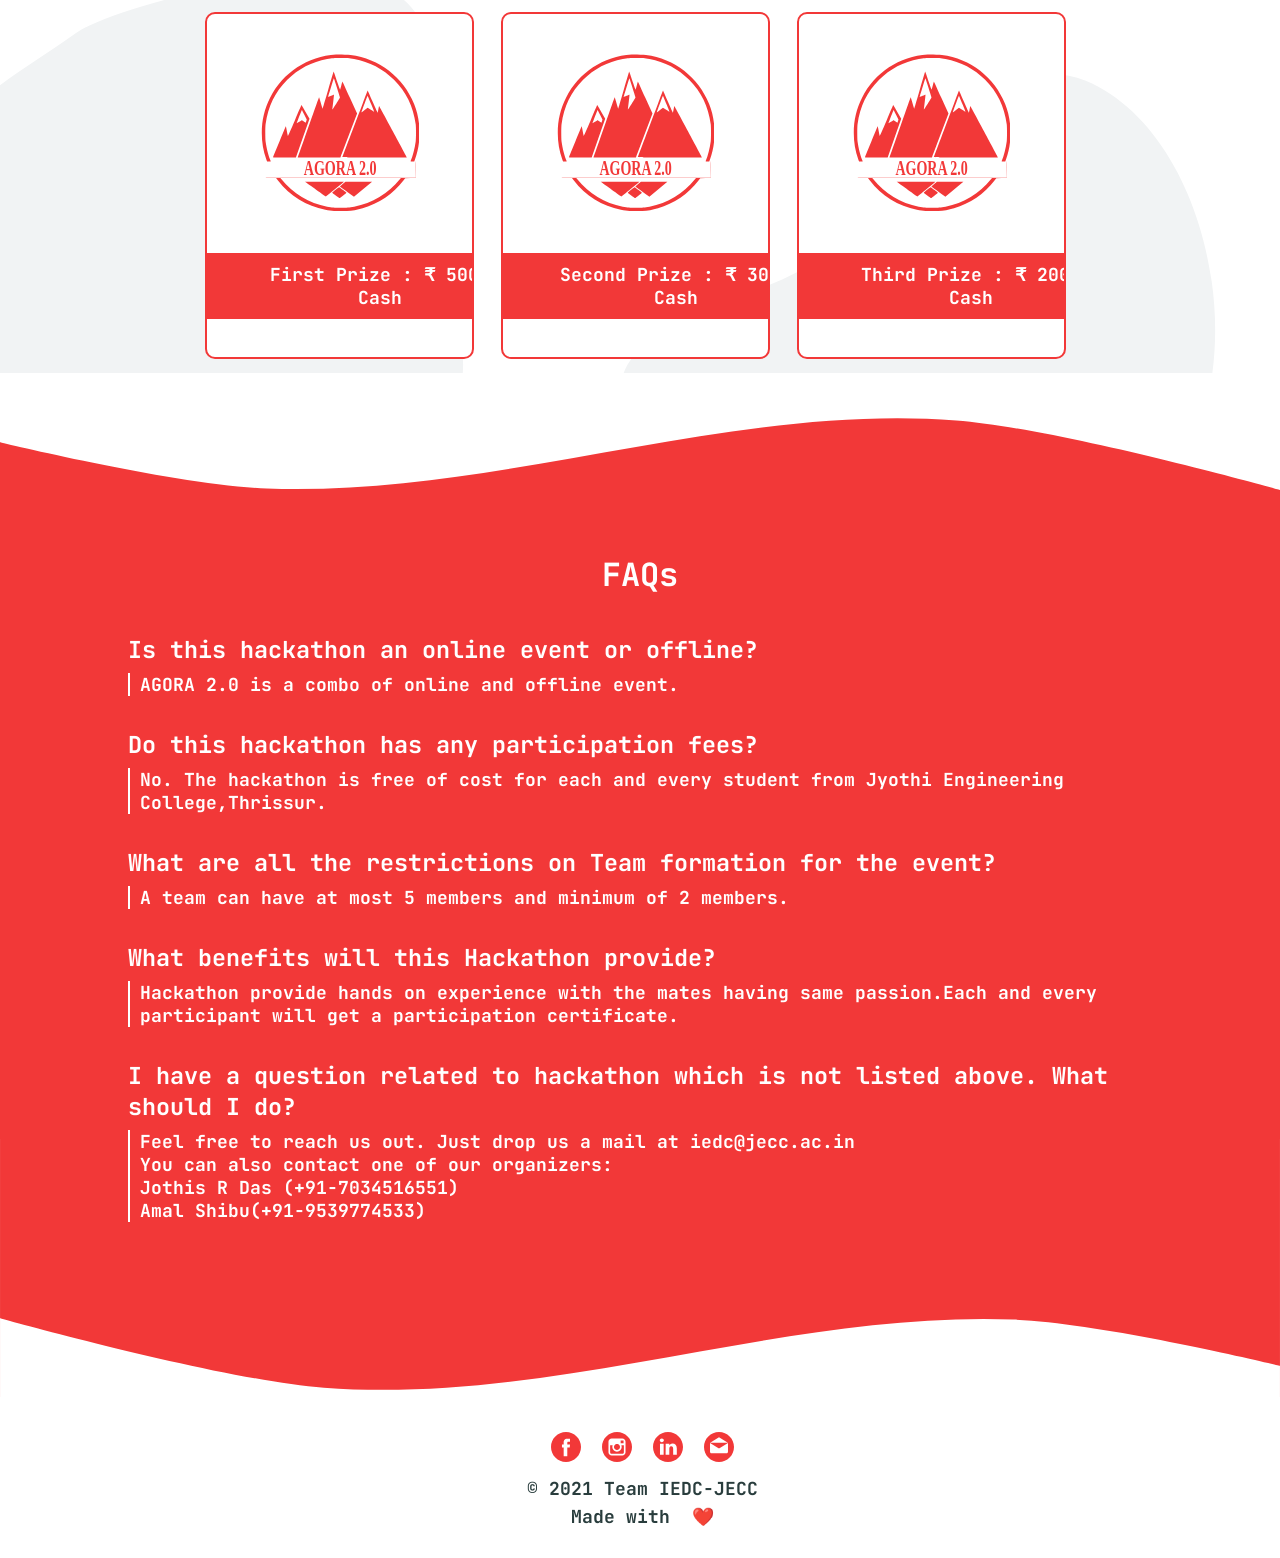
==== commit ddbcc12d: "Updated responsive site" ====
--- a/index.html
+++ b/index.html
@@ -225,7 +225,7 @@
 						</div>
 						<div class="ordev5">
 							<div class="ordev-img5">
-								<img src="./images/joel.jpeg">
+								<img src="./images/joel1.jpeg">
 							</div>
 							<div class="orgdev-text5">
 								<p><b>Joel Karikkandathil</b><br><b>LEAD,GDSC-JEC</b>
@@ -256,7 +256,7 @@
 				</div>
 				<div class="frame5-text">
 					<p><b>Interested in making<b> 'AGORA 2.0'</b> a huge success.<br>
-					Create your team and register now. Check the &nbsp;<a href="./pdf/rules.pdf" target="__blank">Rules</a>&nbsp; here.</p>
+					Create your team and register now. 
 				</div>
 			</div>
 		</div>
--- a/css/responsive.css
+++ b/css/responsive.css
@@ -33,82 +33,82 @@
 		padding: 100px 0px;
 	}
 	.orgdev-text1 p{
-		padding-top: 20px;
+		padding-top: 10px;
 	}
 	.orgdev-text2 p{
-		margin-top: 90px;
+		margin-top: 30px;
 	}
 	.orgdev-text3 p{
-		padding-top: 90px;
+		padding-top: 40px;
 	}
 	.orgdev-text4 p{
-		padding-top: 40px;
+		padding-top: 30px;
 	}
 	.orgdev-text5 p{
 		padding-top: 40px;
 	}
 	.org-dev .od .ordev1{
-		width: 1000px;
-		margin-left: -307px;
-		height: 500px;
+		width: 300px;
+		margin-left:-305px;
+		height: 400px;
 		margin-top: 50px;
 	}
 
 	.org-dev .od .ordev1 .ordev-img1 img{
-		width: 90%;
+		width: 70%;
 		padding-top: 20px;
 		margin-left: -25px;
-		height: 100%;
+		height: 95%;
 	}
 	.org-dev .od .ordev2{
-		width: 1000px;
-		margin-left: -307px;
+		width: 400px;
+		margin-left: -309px;
 		margin-top: 30px;
-		height: 460px;
+		height: 400px;
 	}
 
 	.org-dev .od .ordev2 .ordev-img2 img{
-		width: 80%;
+		width: 70%;
 		margin-left: -20px;
 		height: 110%;
 		margin-top: -10px;
 	}
 	.org-dev .od .ordev3 {
-		width: 1000px;
+		width: 300px;
+		margin-left: -305px;
+		height: 400px;
+	}
+	.org-dev .od .ordev3 .ordev-img3 img{
+		width: 70%;
+		padding-top: 10px;
+		margin-left: -25px;
+		height: 130%;
+		margin-top: 10px;
+	}
+	.org-dev .od .ordev4{
+		width: 400px;
 		margin-left: -307px;
-		height: 500px;
-	}
-	.org-dev .od .ordev3 .ordev-img3 img{
-		width: 90%;
+		margin-top: 30px;
+		height: 400px;
+	}
+	.org-dev .od .ordev4 .ordev-img4 img{
+		width: 70%;
 		padding-top: 20px;
 		margin-left: -25px;
 		height: 120%;
 		margin-top: 10px;
 	}
-	.org-dev .od .ordev4{
-		width: 1000px;
+	.org-dev .od .ordev5{
+		width: 500px;
 		margin-left: -307px;
 		margin-top: 30px;
-		height: 460px;
-	}
-	.org-dev .od .ordev4 .ordev-img4 img{
-		width: 90%;
+		height: 400px;
+	}
+	.org-dev .od .ordev5 .ordev-img5 img{
+		width: 70%;
 		padding-top: 20px;
 		margin-left: -25px;
-		height: 110%;
-		margin-top: 10px;
-	}
-	.org-dev .od .ordev5{
-		width: 1000px;
-		margin-left: -307px;
-		margin-top: 30px;
-		height: 550px;
-	}
-	.org-dev .od .ordev5 .ordev-img5 img{
-		width: 90%;
-		padding-top: 20px;
-		margin-left: -25px;
-		height: 110%;
+		height: 90%;
 		margin-top: 10px;
 	}
 	.frame1-left .content .devfolio #devfolio-apply-now{
@@ -136,6 +136,10 @@
 	}
 	.frame5 .name2{
 		margin-top: 60px;
+		margin-left: 10px;
+	}
+	.frame5 .name1{
+		margin-left: 10px;
 	}
 	.frame4 .img-back-left, .frame2 .img-back-left {
 		width: 400px;
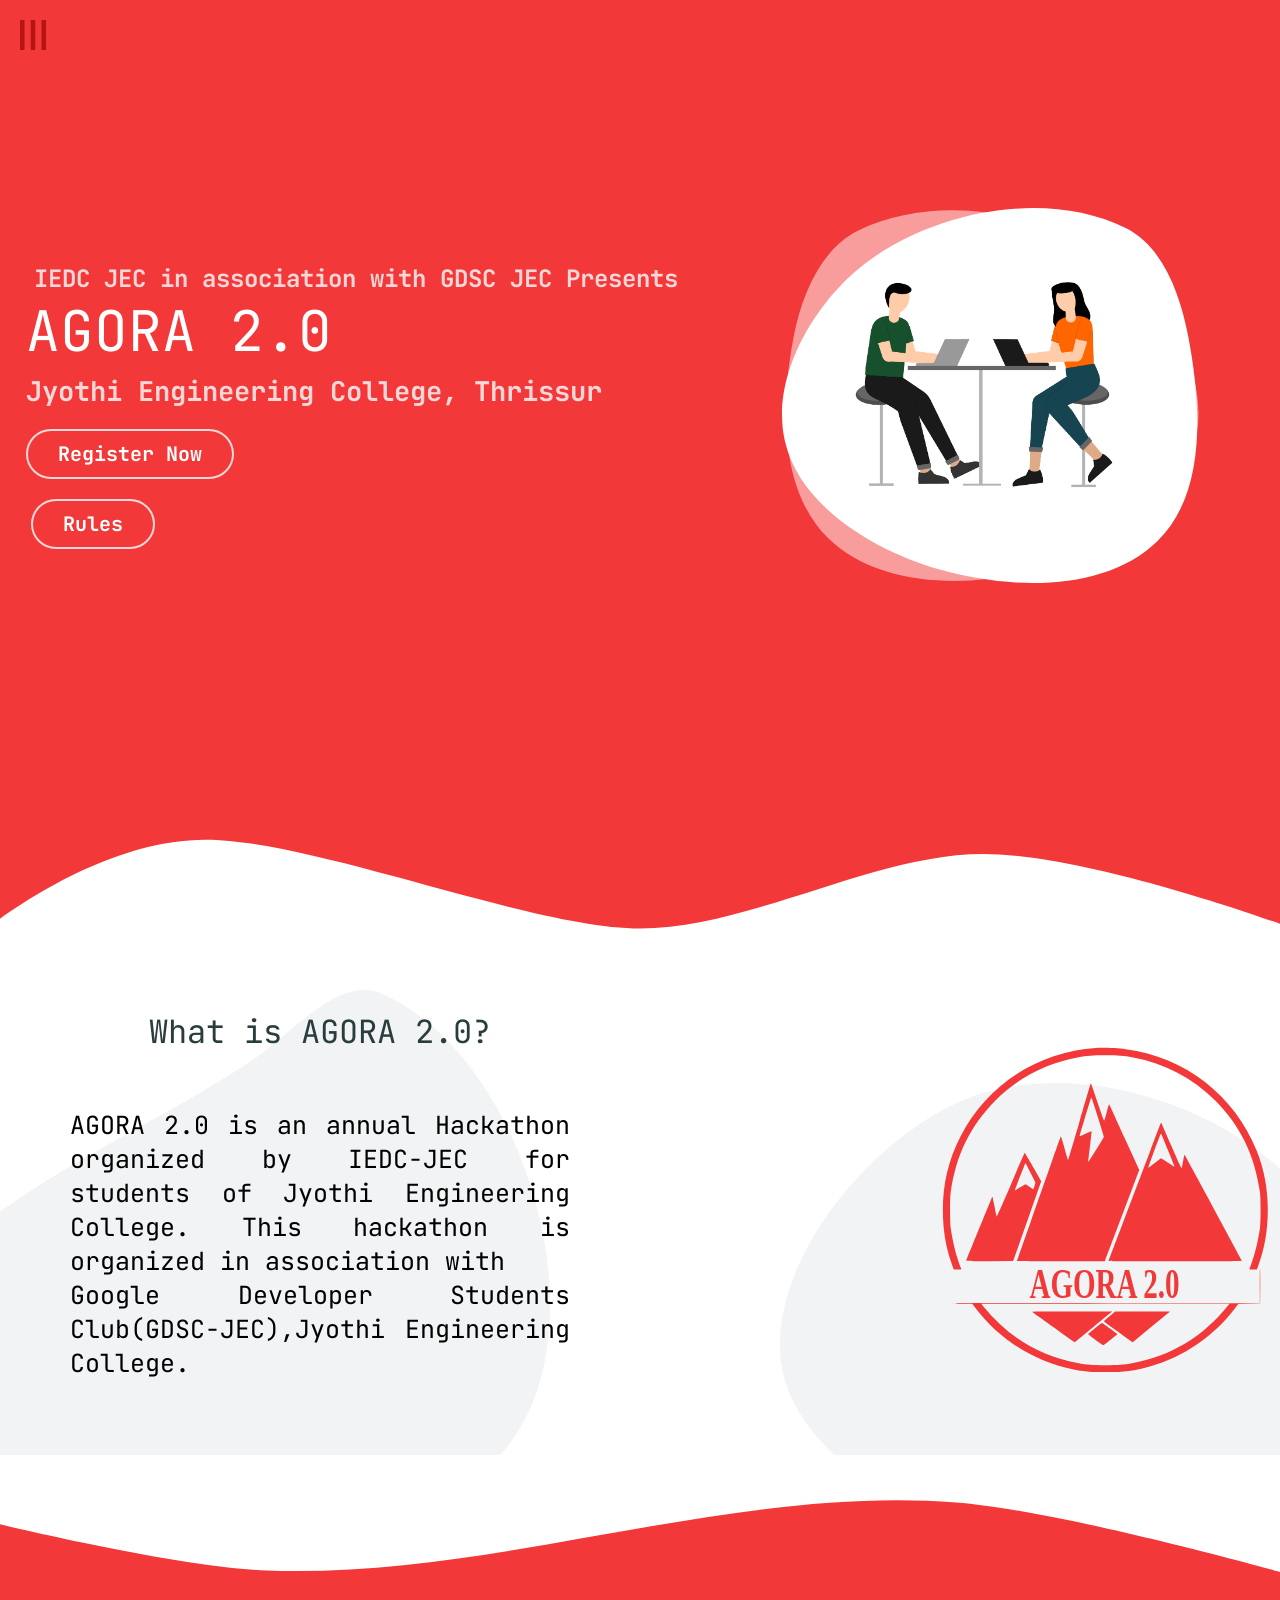
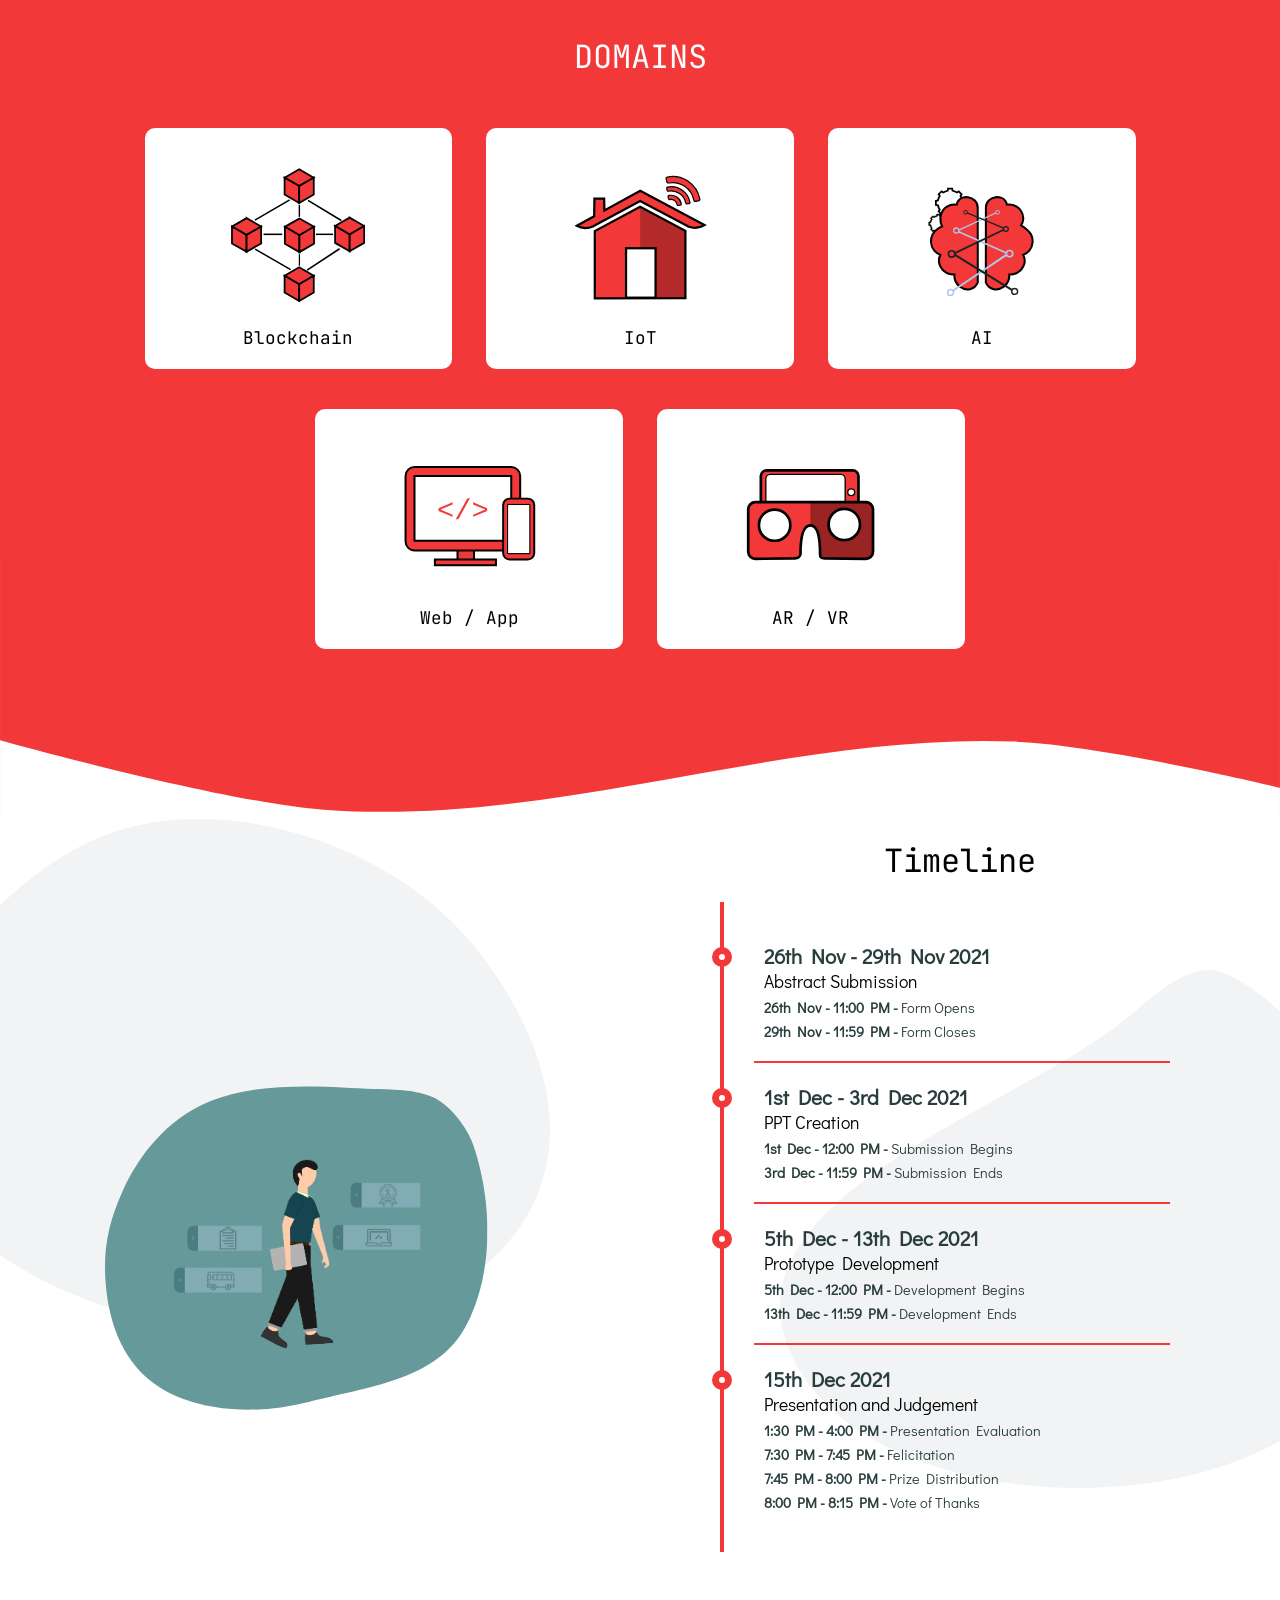
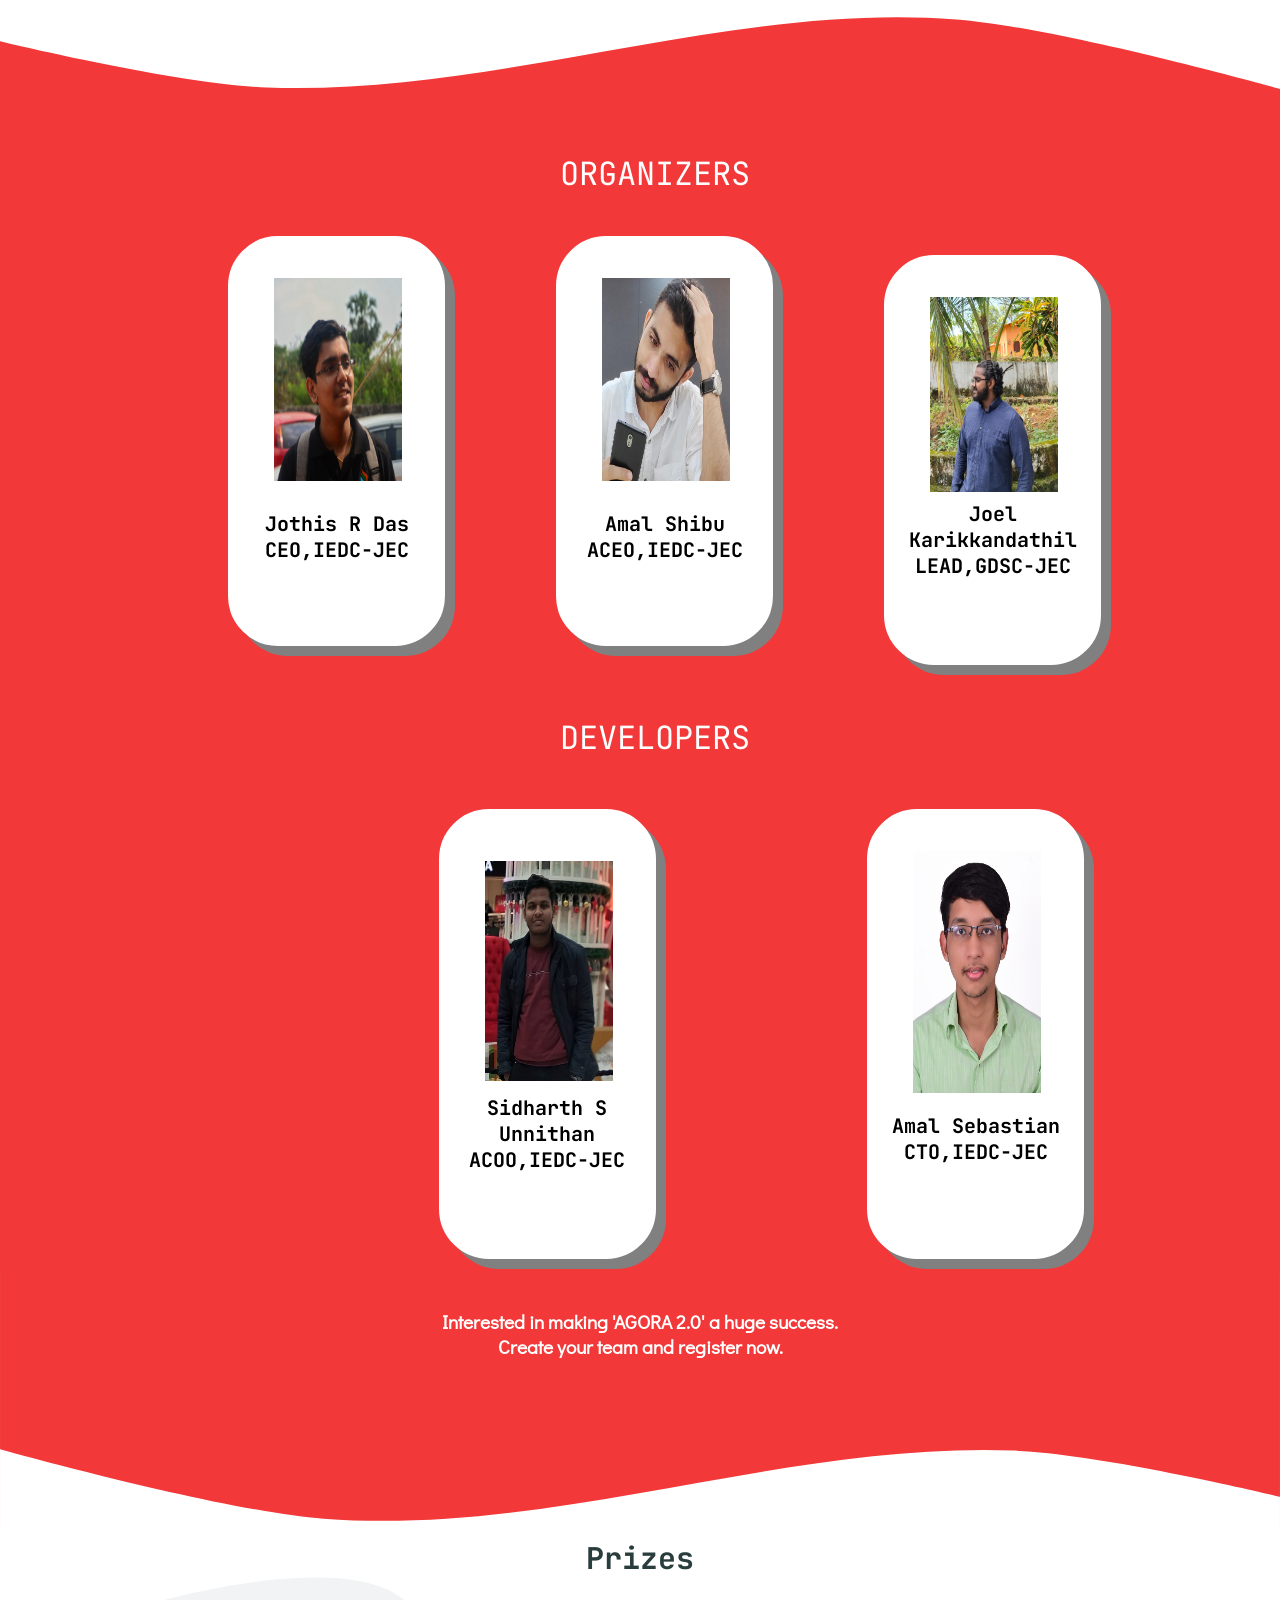
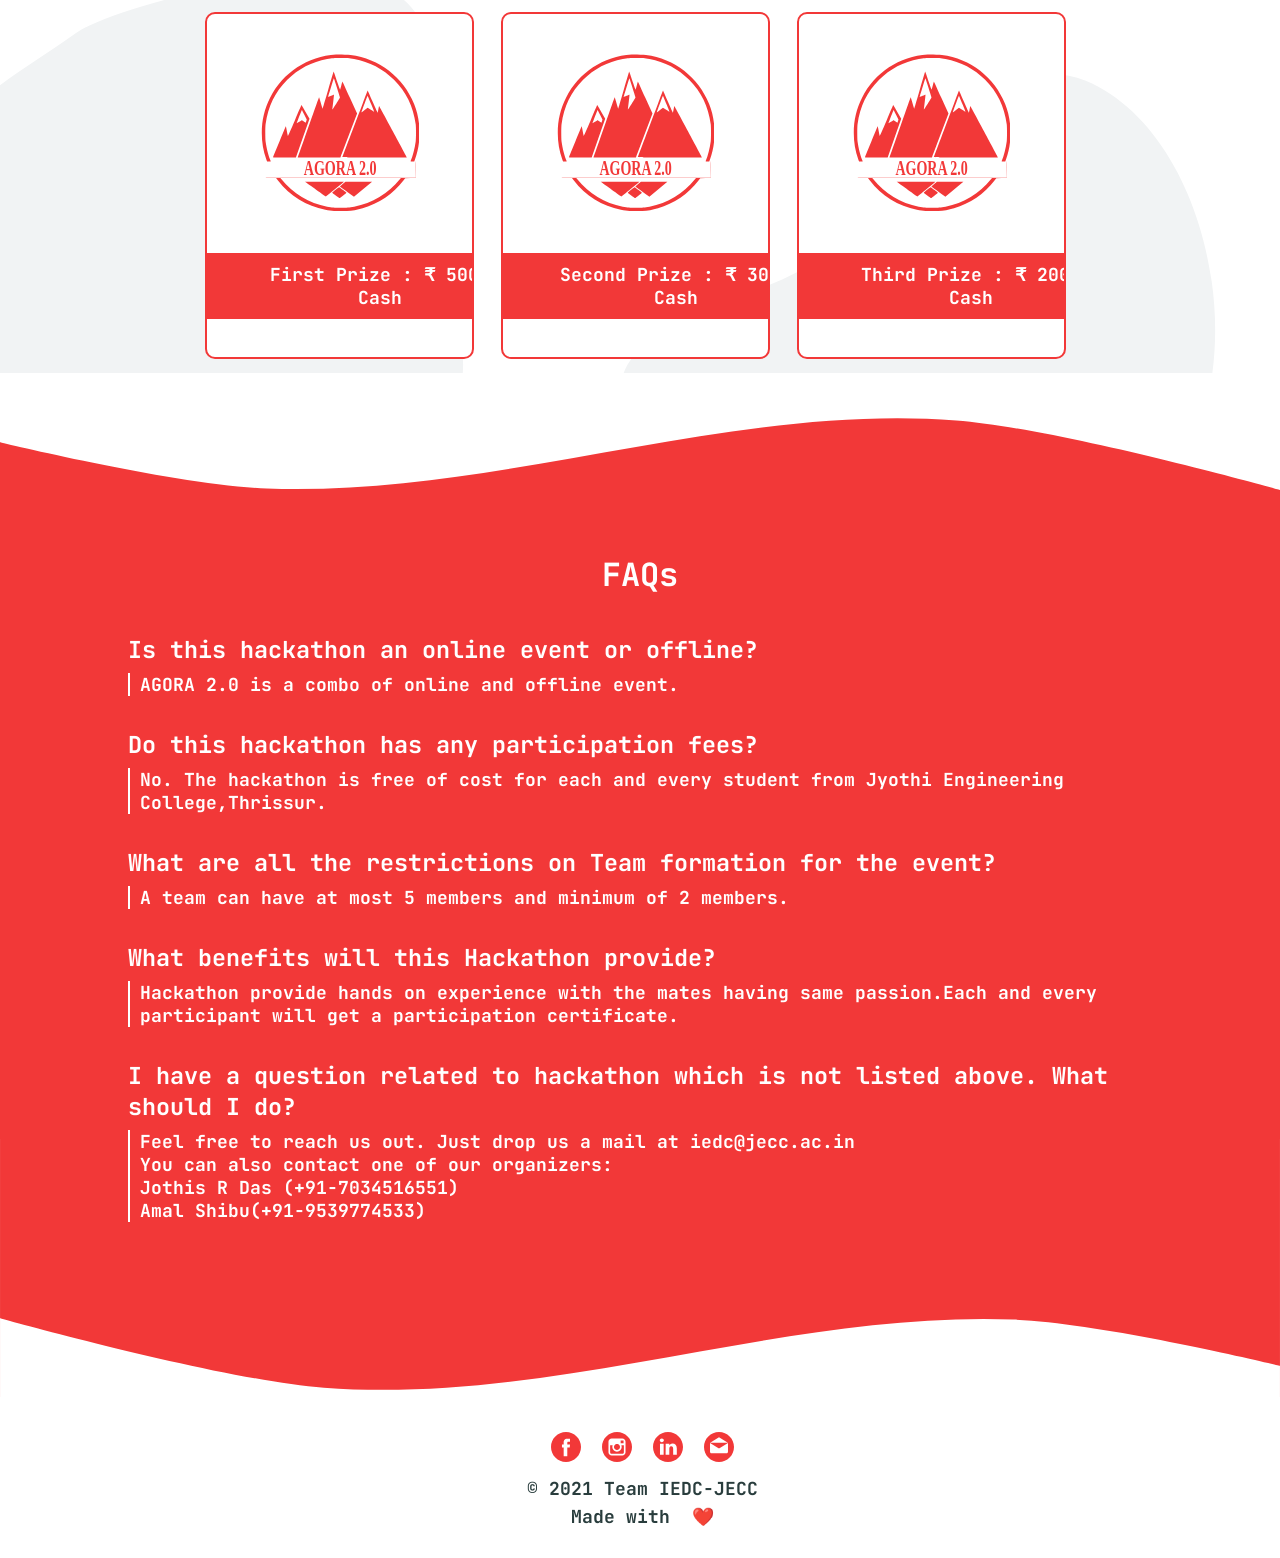
==== commit 144c2bc2: "Updated" ====
--- a/index.html
+++ b/index.html
@@ -54,6 +54,9 @@
 					<div class="devfolio">
 						<button id="devfolio-apply-now"><a href = "https://docs.google.com/forms/d/1artqDPZntpa42rnX4zGuFPLu88csqyOBFg2KQ9-Sj0o/edit?ts=619e7103">Register Now</a></button>
 					</div>
+					<div class="rules">
+						<button id="check-rules"><a href = "">Rules</a></button>
+					</div>
 				</div>
 			</div>
 			<div class="app-team-icon">
@@ -164,7 +167,7 @@
 						<div class="schedule-content">
 							<div class="schedule-date"> 26th Nov - 29th Nov 2021</div>
 							<div class="schedule-title"> Abstract Submission</div>
-							<div class="schedule-text"> <span class="schedule-time"> 26th Nov - 6:00 PM - </span> Form Opens </div>
+							<div class="schedule-text"> <span class="schedule-time"> 26th Nov - 11:00 PM - </span> Form Opens </div>
 							<div class="schedule-text"> <span class="schedule-time"> 29th Nov - 11:59 PM - </span> Form Closes </div>
 						</div>
 					</div>
--- a/css/main.css
+++ b/css/main.css
@@ -221,7 +221,7 @@
 	font-size: 20px;
 }
 
-.frame1-left .devfolio button .button-back {
+/*.frame1-left .devfolio button .button-back {
 	background-color: rgba(255,255,255,0.8);
 	width: 0%;
 	height: 100px;
@@ -234,15 +234,15 @@
 	-moz-transition: width 0.3s;
 	transition: width 0.3s;
 
-}
+}*/
 
 .frame1-left .devfolio button:hover {
 	color: #669999;
 }
 
-.frame1-left .devfolio button:hover .button-back {
-	width: 100%;
-}
+/*.frame1-left .devfolio button:hover .button-back {
+	width: 100%;
+}*/
 
 .frame1-right {
 	width: 45%;
@@ -274,6 +274,50 @@
     display: flex;
 }
 #devfolio-apply-now a {
+	text-decoration: none;
+	color: white;
+	font-family: 'JetBrains Mono',sans-serif;
+	font-size: 20px;
+}
+.frame1-left .rules {
+	margin-top: 20px;
+}
+
+.frame1-left .rules button {
+	border: 2px solid rgba(255,255,255,0.8);
+	background-color: rgba(255,255,255,0);
+	color: rgba(255,255,255,0.8);
+	font-family: 'Didact Gothic';
+	padding-left: 30px;
+	padding-right: 30px;
+	height: 50px;
+	font-size: 1em;
+	font-weight: bold;
+	cursor: pointer;
+	overflow: none;
+	position: relative;
+	-webkit-transition: color 0.3s;
+	-moz-transition: color 0.3s;
+	transition: 0.3s;
+	padding-top: 10px;
+	border-radius: 50px;
+	font-size: 20px;
+	margin-left: 5px;
+}
+.frame1-left .rules button:hover {
+	color: #669999;
+}
+#check-rules:hover {
+    color: #ffffff;
+	font-size: 30px;
+}
+
+#check-rules {
+    display: -ms-flexbox;
+    display: -webkit-box;
+    display: flex;
+}
+#check-rules a {
 	text-decoration: none;
 	color: white;
 	font-family: 'JetBrains Mono',sans-serif;
@@ -818,7 +862,7 @@
 
 .ordev-img5 img {
 	width: 70%;
-	height: 82%;
+	height: 85%;
 	padding-top: 20px;
 	margin-left: -27px;
 }
@@ -842,7 +886,7 @@
 }
 .orgdev-text5 {
 	font-family: 'JetBrains Mono',sans-serif;
-	padding-top: 20px;
+	padding-top: 30px;
 	font-weight: bold;
 	font-size: 20px;
 	color: black;
--- a/css/responsive.css
+++ b/css/responsive.css
@@ -112,7 +112,10 @@
 		margin-top: 10px;
 	}
 	.frame1-left .content .devfolio #devfolio-apply-now{
-		margin-left: 50px;
+		margin-left: 40px;
+	}
+	.frame1-left .content .rules #check-rules{
+		margin-left: 70px;
 	}
 	.faq {
 		font-size: 1em;
@@ -145,7 +148,9 @@
 		width: 400px;
 		top: 5%;
 	}
-
+	.frame4-left img{
+		margin-top: 50px;
+	}
 	.frame4 .img-back-right, .frame2 .img-back-left {
 		top: 40%;
 		right: -10%;
@@ -165,10 +170,6 @@
 
 	.frame4-right {
 		left: 0px;	
-	}
-
-	.sponsor-icons .sponsor-icon.dev-icon img {
-		width: 90%;
 	}
 
 	.prize {
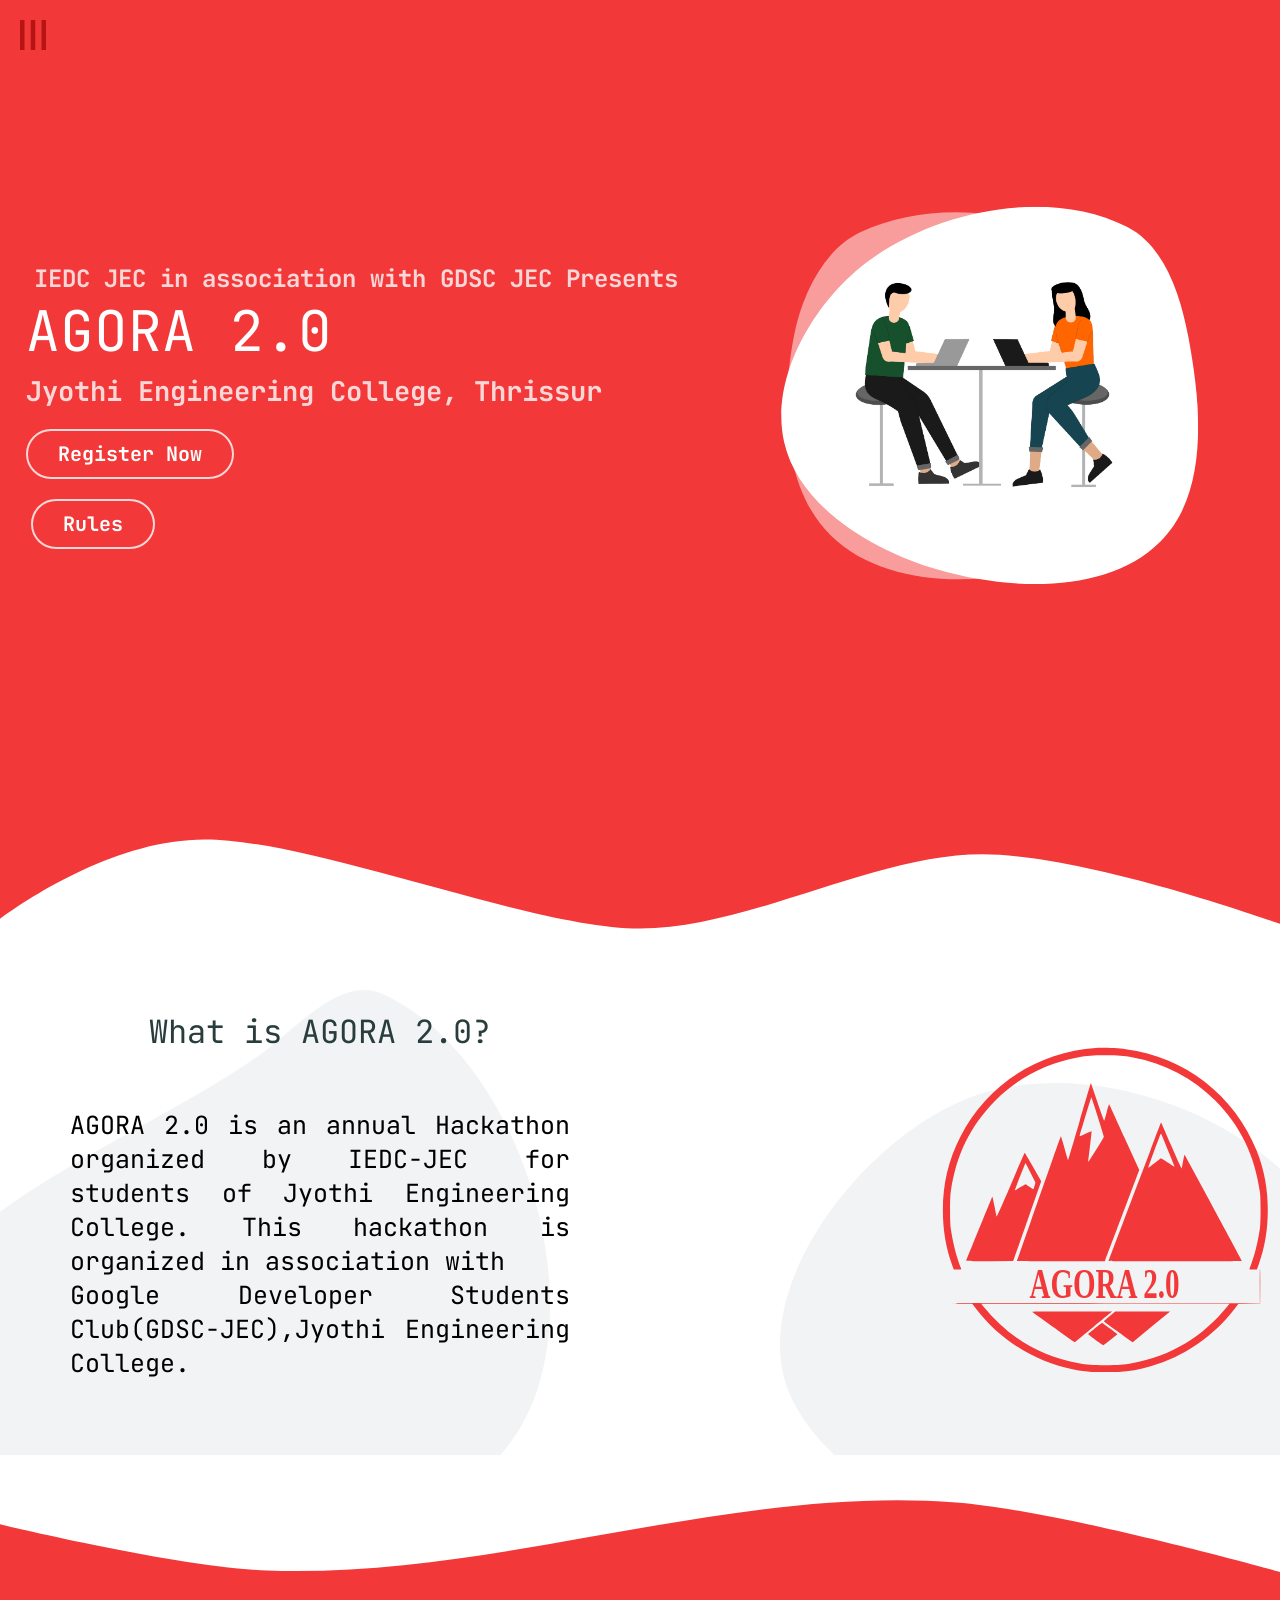
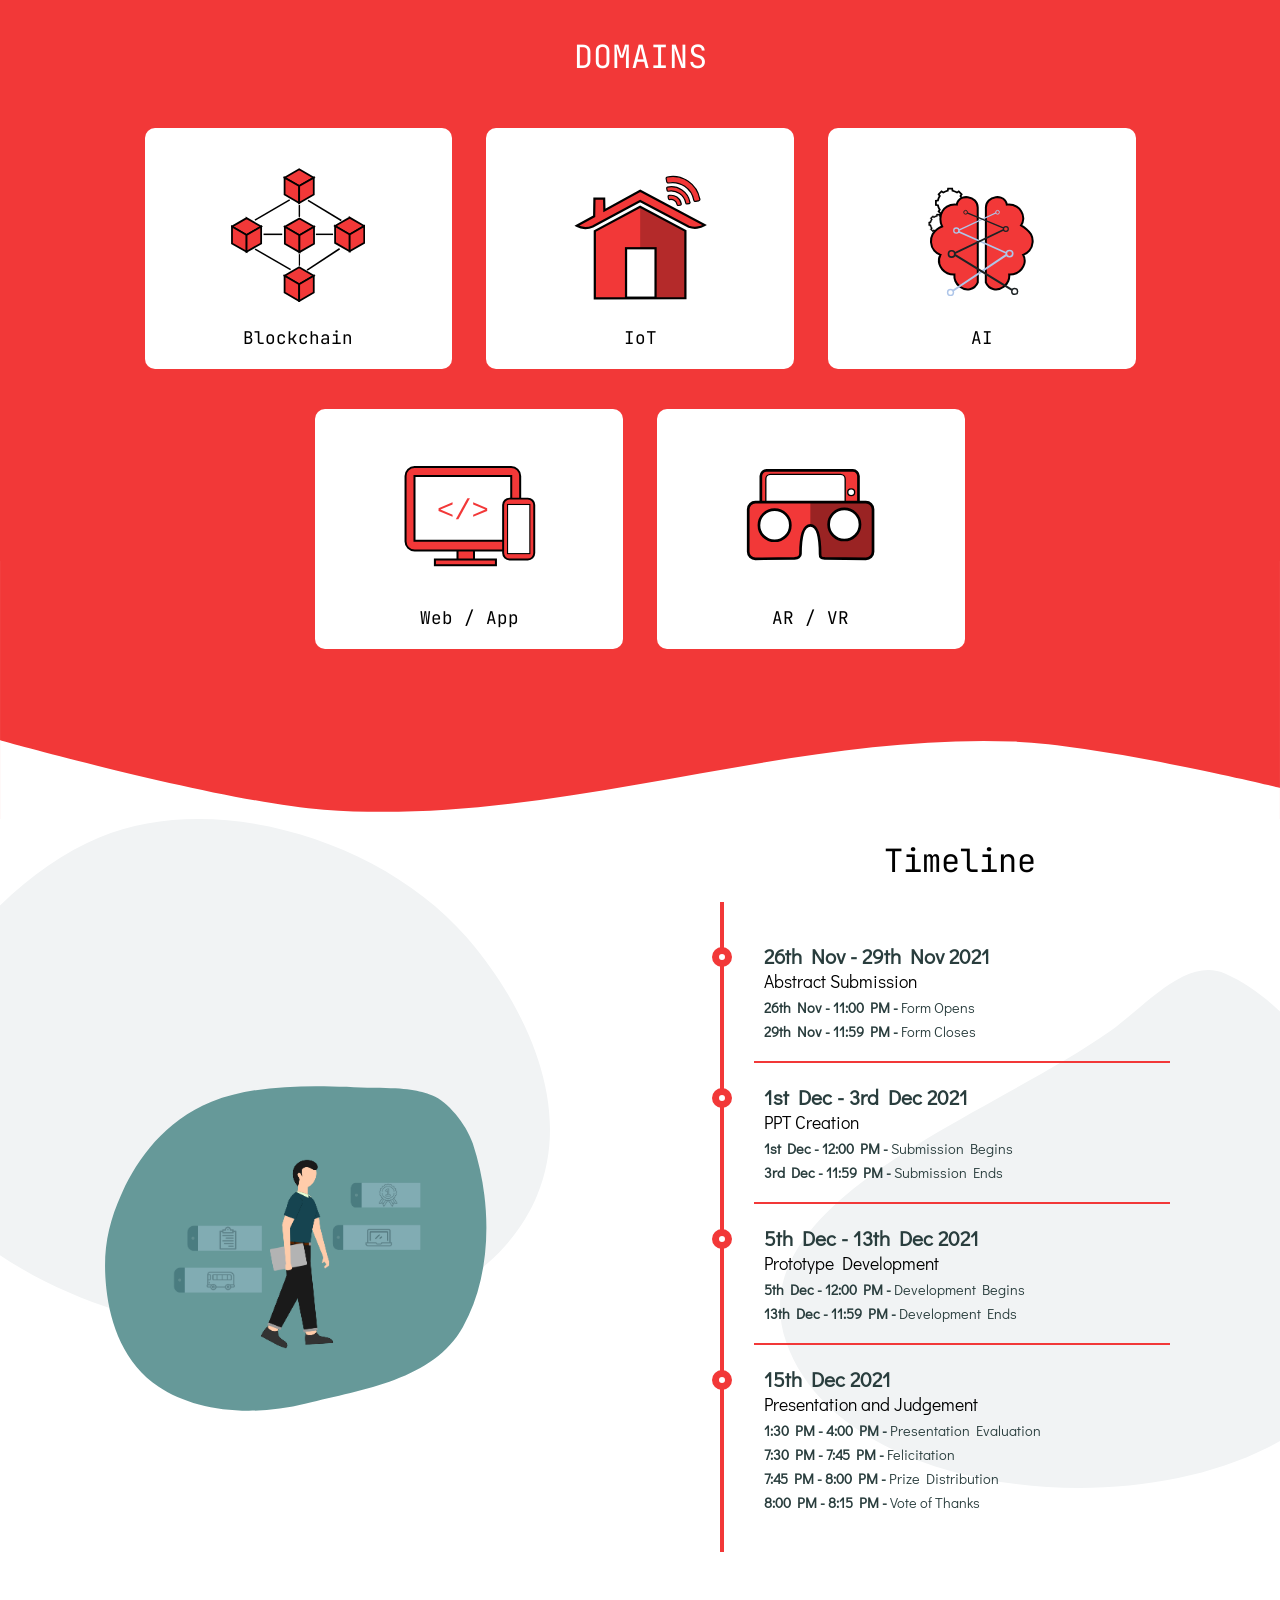
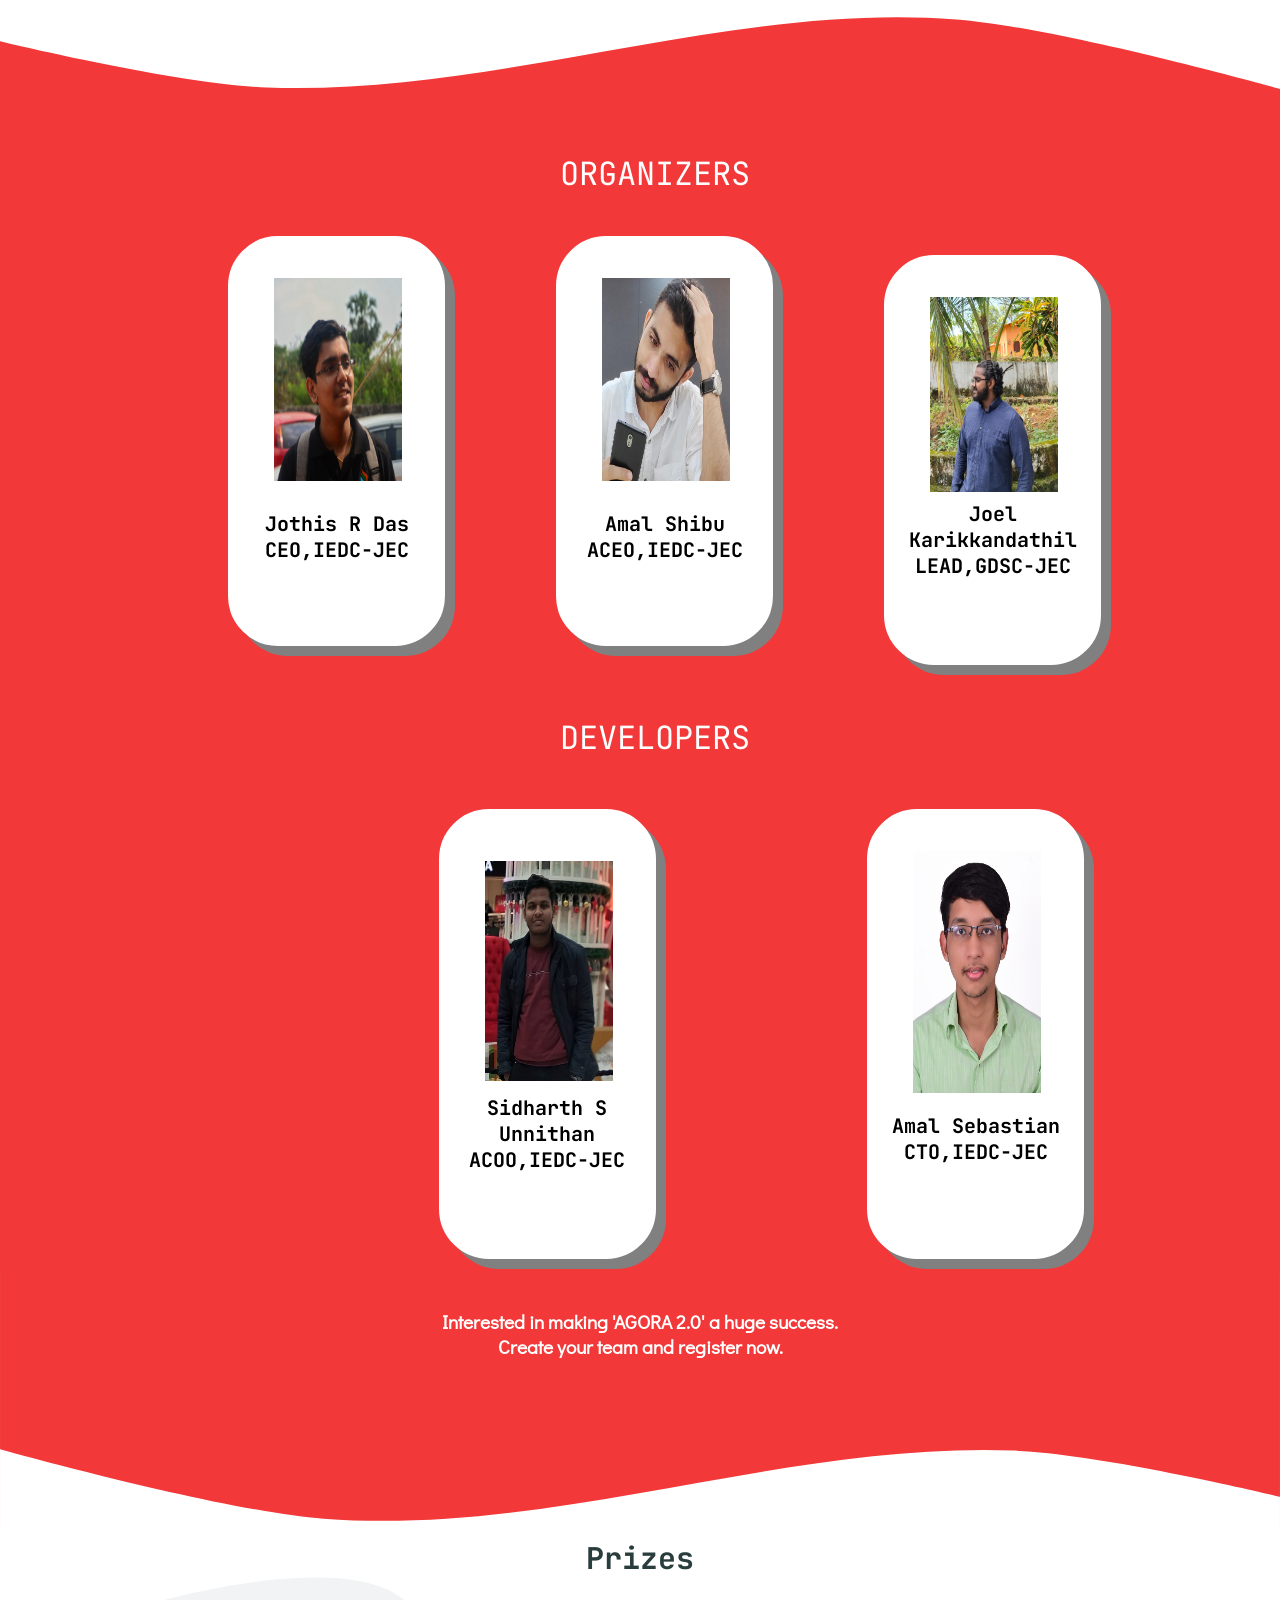
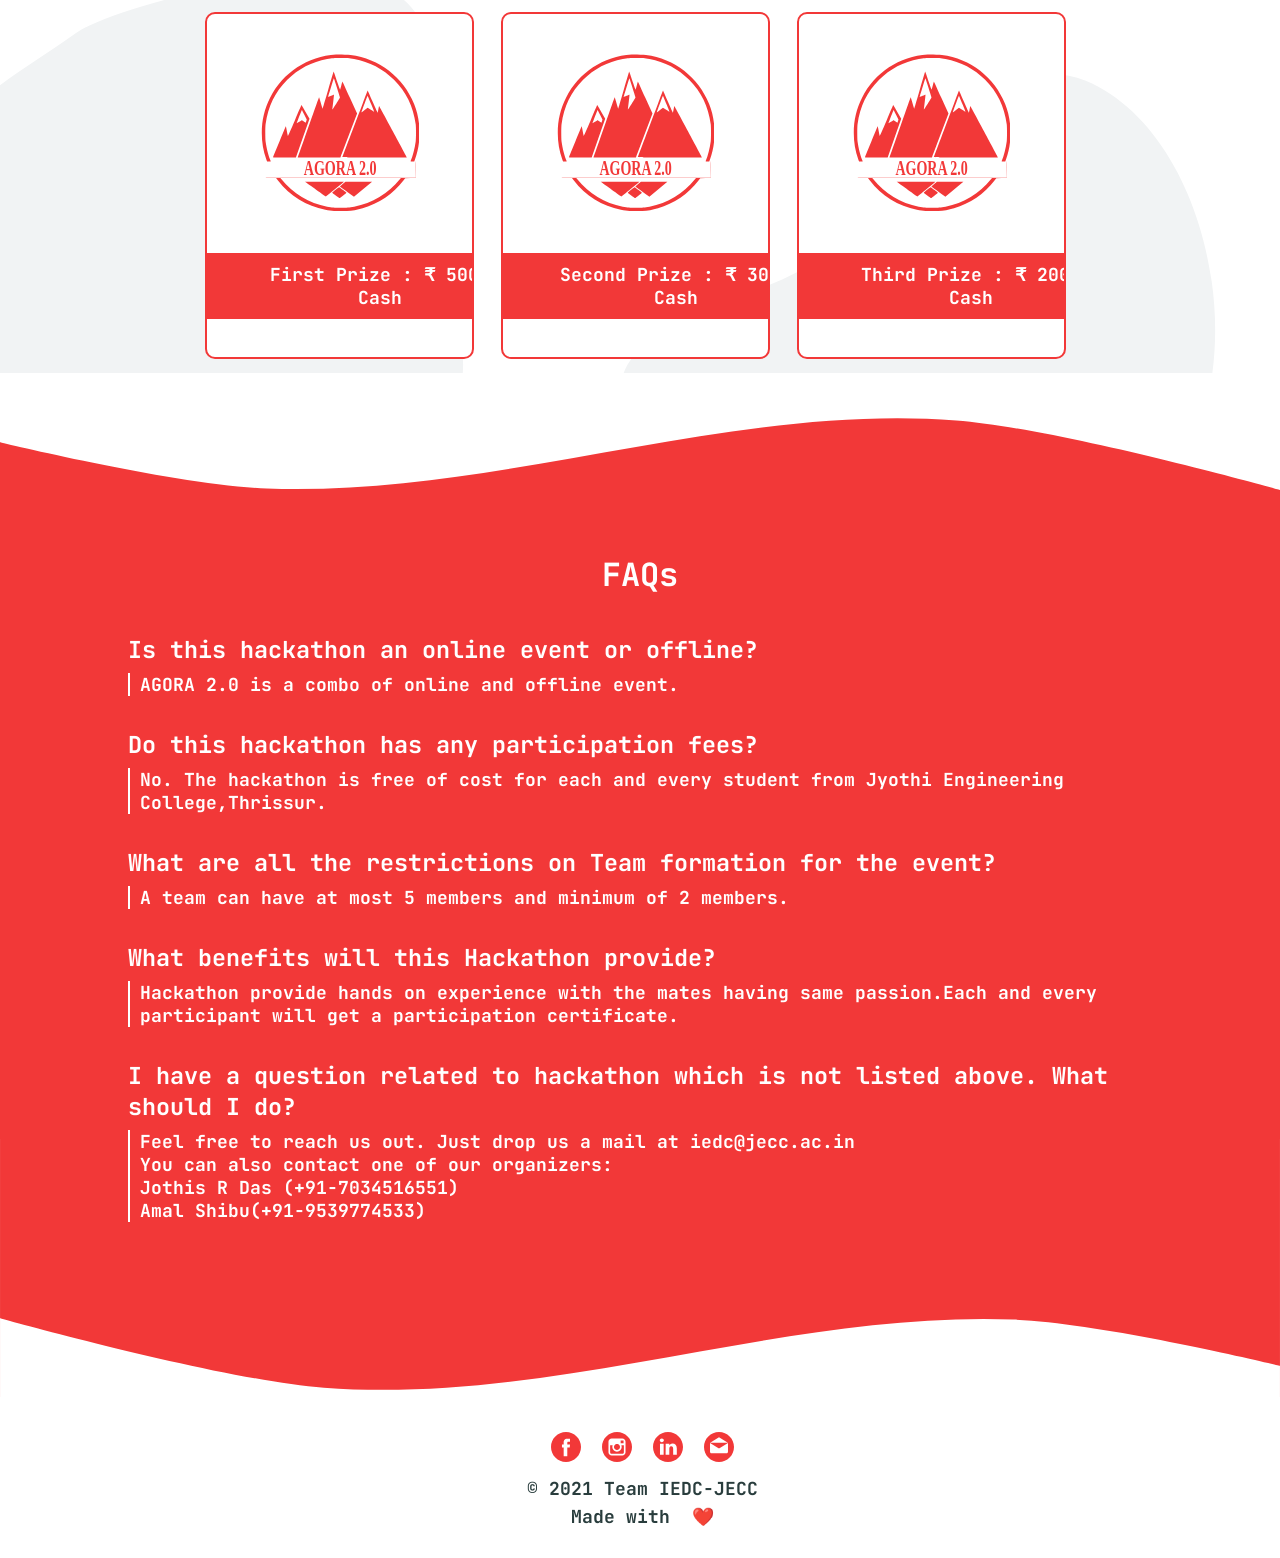
==== commit 0f0028c3: "Updated website" ====
--- a/index.html
+++ b/index.html
@@ -55,7 +55,7 @@
 						<button id="devfolio-apply-now"><a href = "https://docs.google.com/forms/d/1artqDPZntpa42rnX4zGuFPLu88csqyOBFg2KQ9-Sj0o/edit?ts=619e7103">Register Now</a></button>
 					</div>
 					<div class="rules">
-						<button id="check-rules"><a href = "">Rules</a></button>
+						<button id="check-rules"><a href = "https://drive.google.com/file/d/1dnOpwLXSdvXnwYBkqj7iQ5HPVSn45QOV/view?usp=sharing">Rules</a></button>
 					</div>
 				</div>
 			</div>
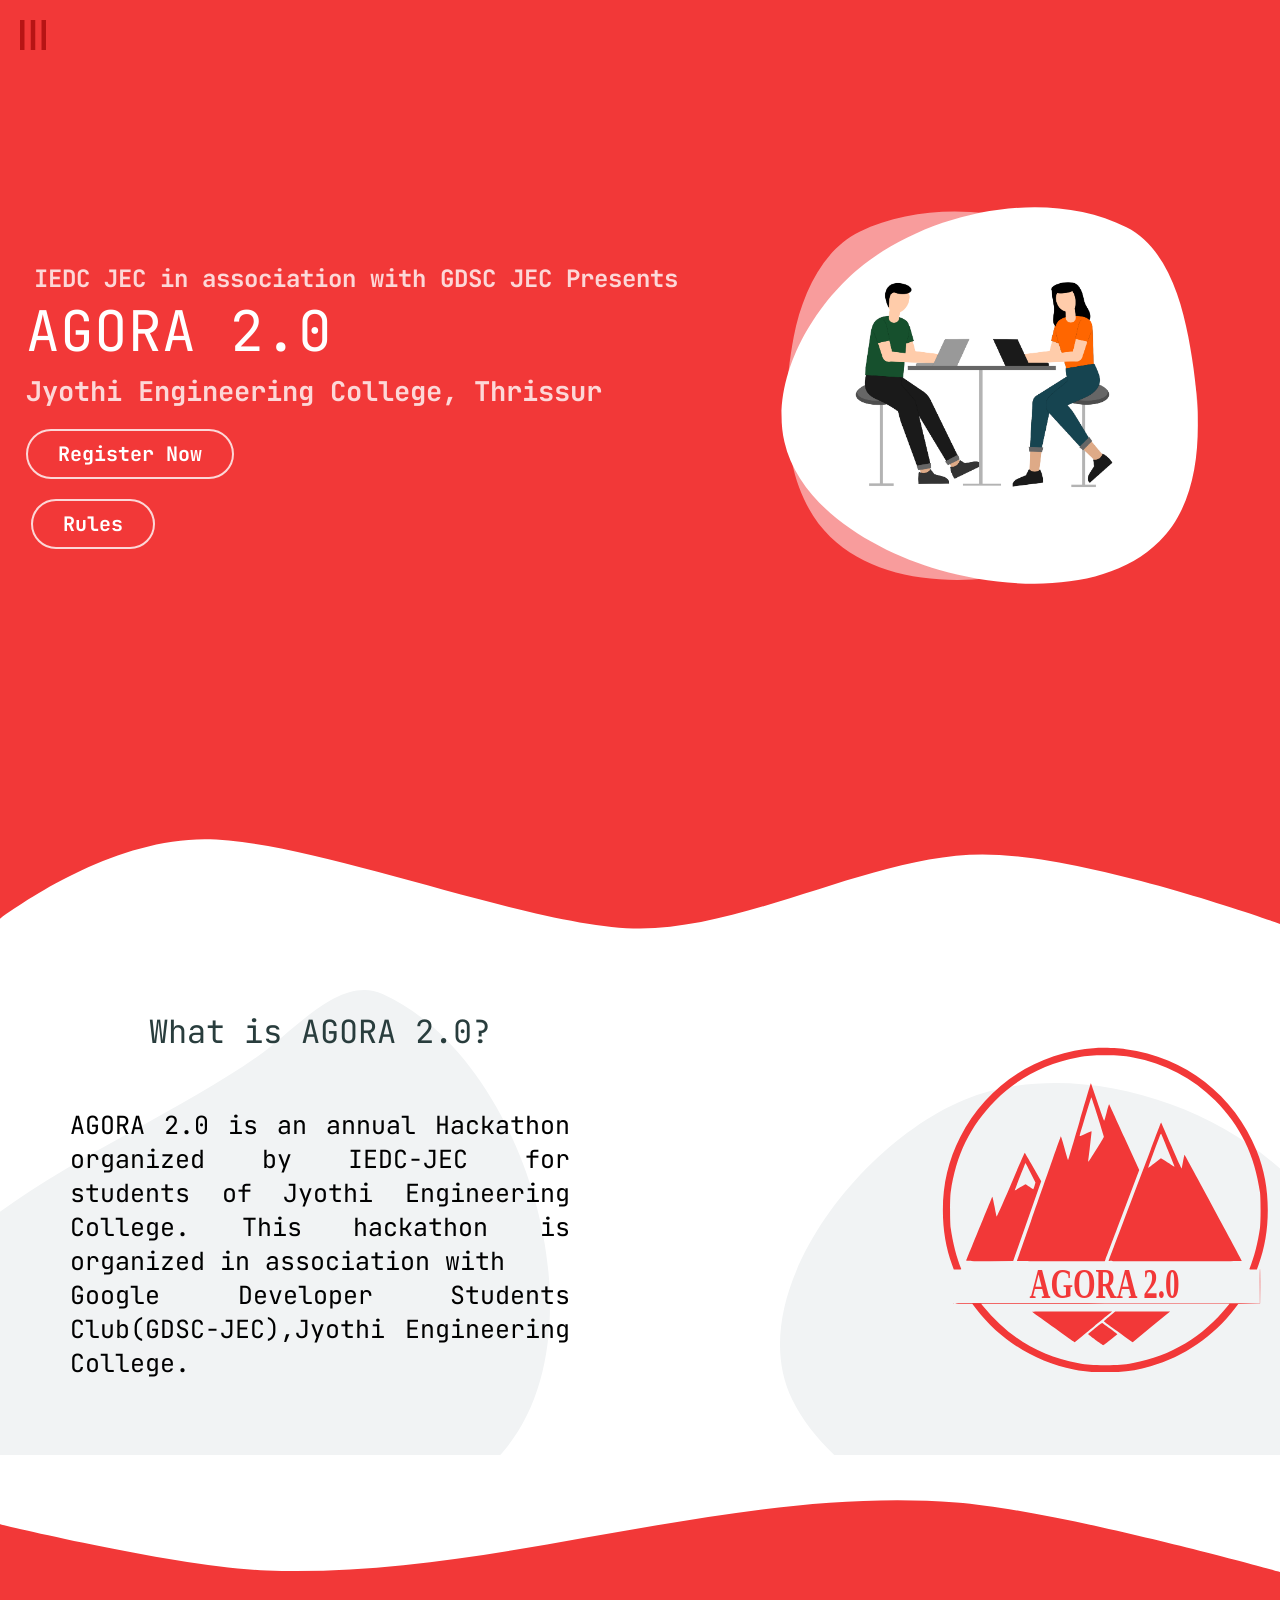
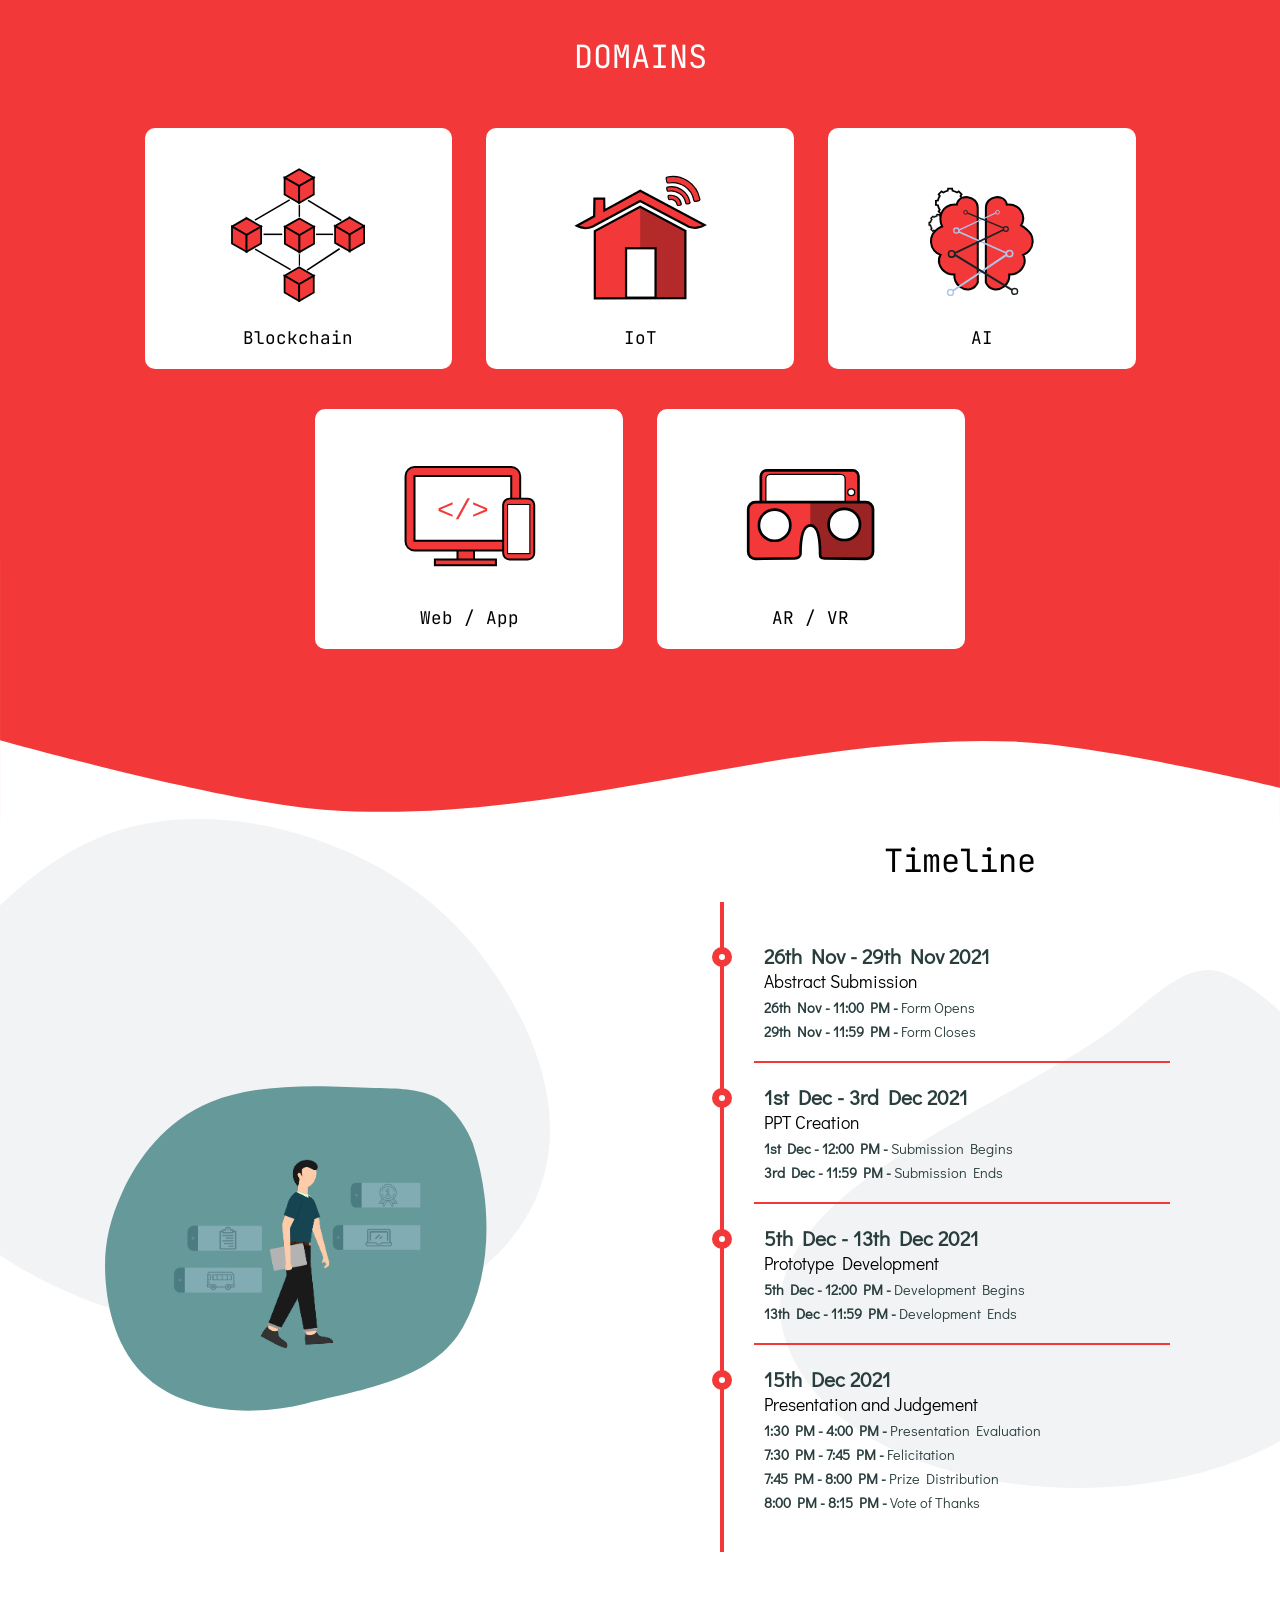
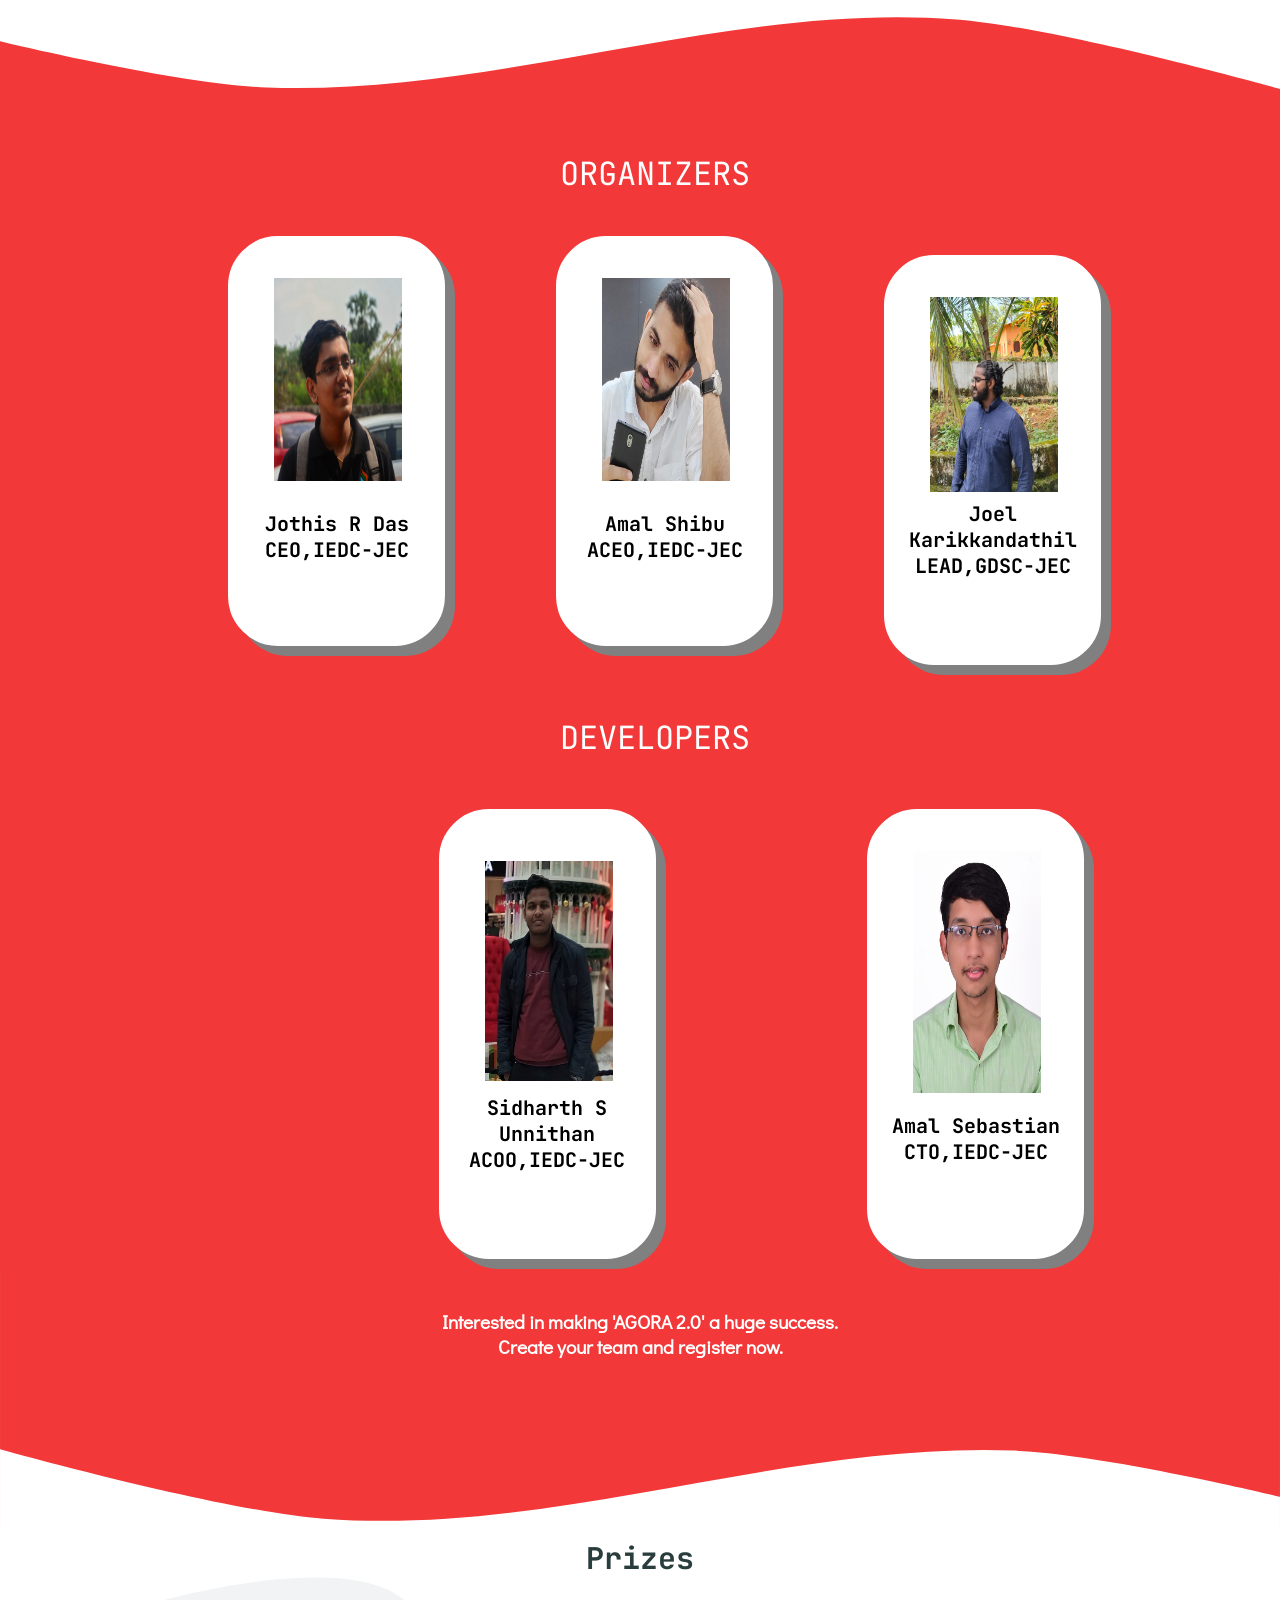
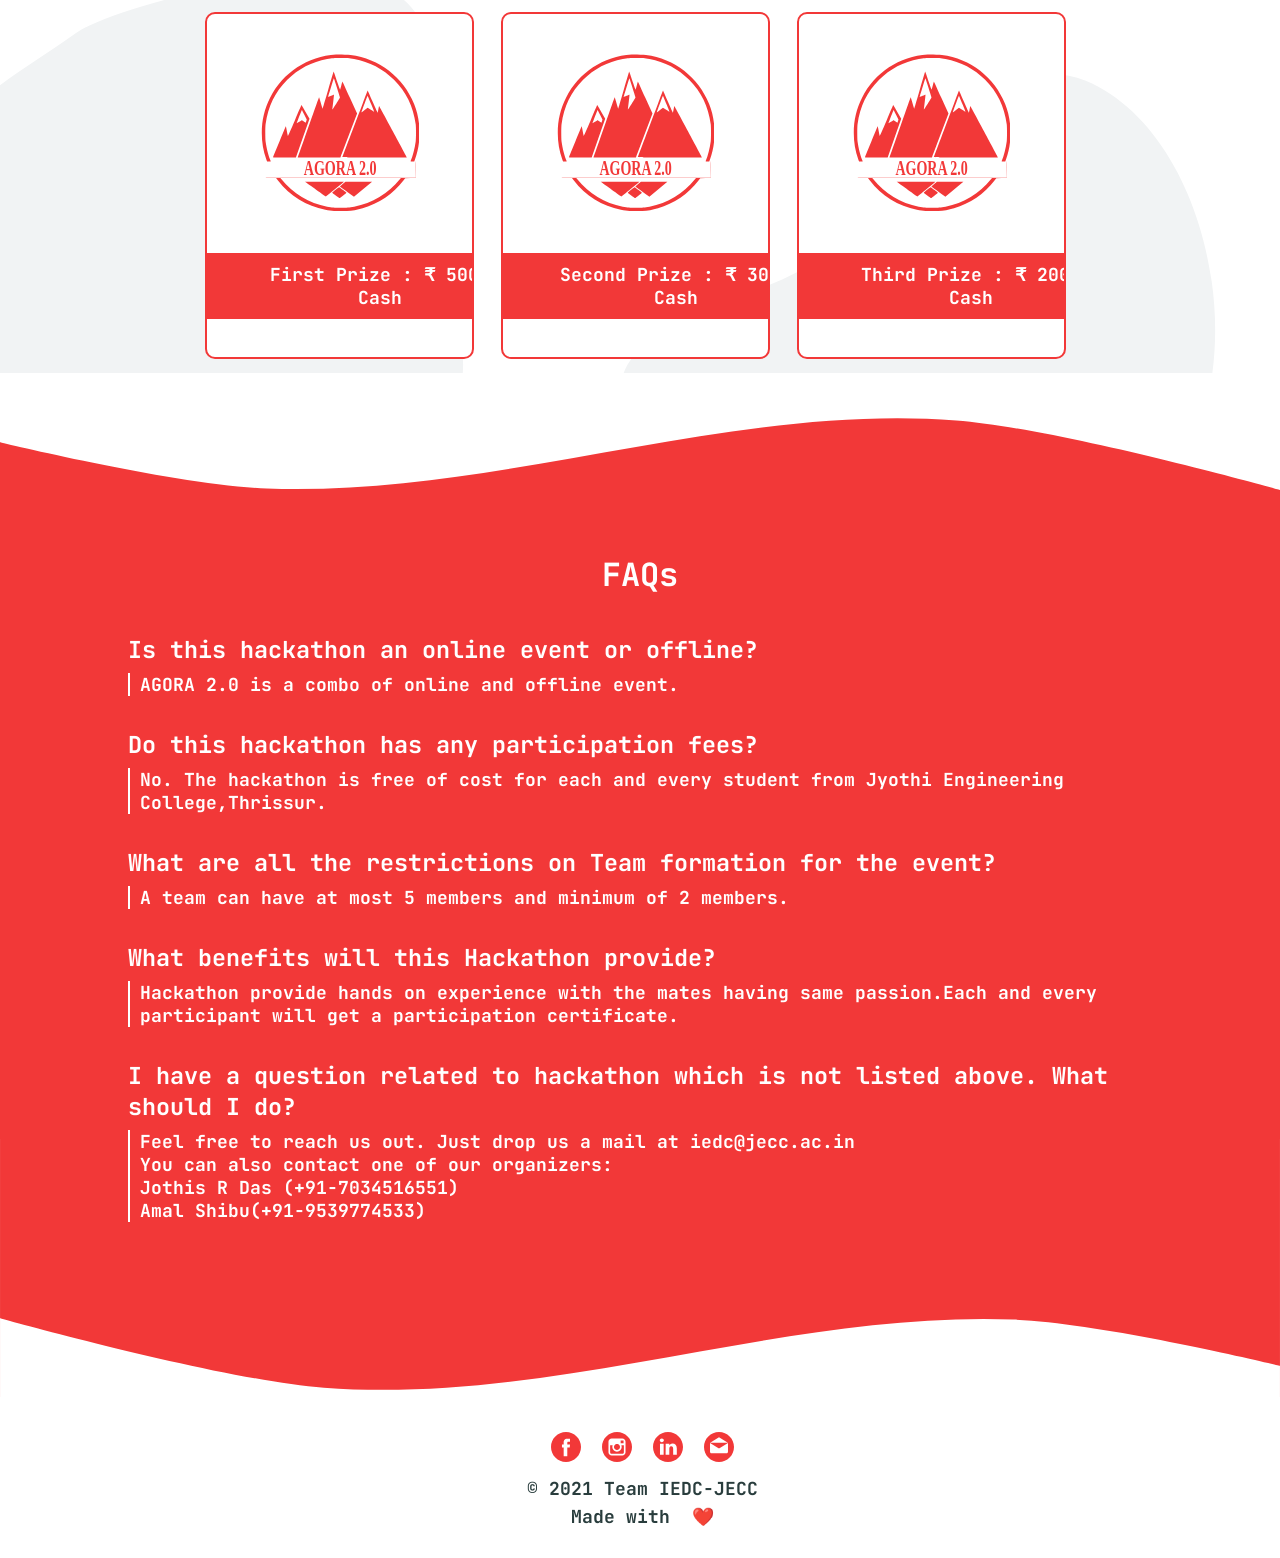
==== commit 94a3c420: "Form link updated" ====
--- a/index.html
+++ b/index.html
@@ -52,7 +52,7 @@
 					<!--<div class="date"> 8 - 10 March 2019 </div><br>-->
 					<div class="date"> Jyothi Engineering College, Thrissur </div>
 					<div class="devfolio">
-						<button id="devfolio-apply-now"><a href = "https://docs.google.com/forms/d/1artqDPZntpa42rnX4zGuFPLu88csqyOBFg2KQ9-Sj0o/edit?ts=619e7103">Register Now</a></button>
+						<button id="devfolio-apply-now"><a href = "https://docs.google.com/forms/d/e/1FAIpQLSengliChIMaE-1URITZHg6-f9QKnr3e-6ttu_rgD177-7wQmA/viewform?usp=sf_link">Register Now</a></button>
 					</div>
 					<div class="rules">
 						<button id="check-rules"><a href = "https://drive.google.com/file/d/1dnOpwLXSdvXnwYBkqj7iQ5HPVSn45QOV/view?usp=sharing">Rules</a></button>
--- a/css/responsive.css
+++ b/css/responsive.css
@@ -112,10 +112,10 @@
 		margin-top: 10px;
 	}
 	.frame1-left .content .devfolio #devfolio-apply-now{
-		margin-left: 40px;
+		margin-left: 50px;
 	}
 	.frame1-left .content .rules #check-rules{
-		margin-left: 70px;
+		margin-left: 90px;
 	}
 	.faq {
 		font-size: 1em;
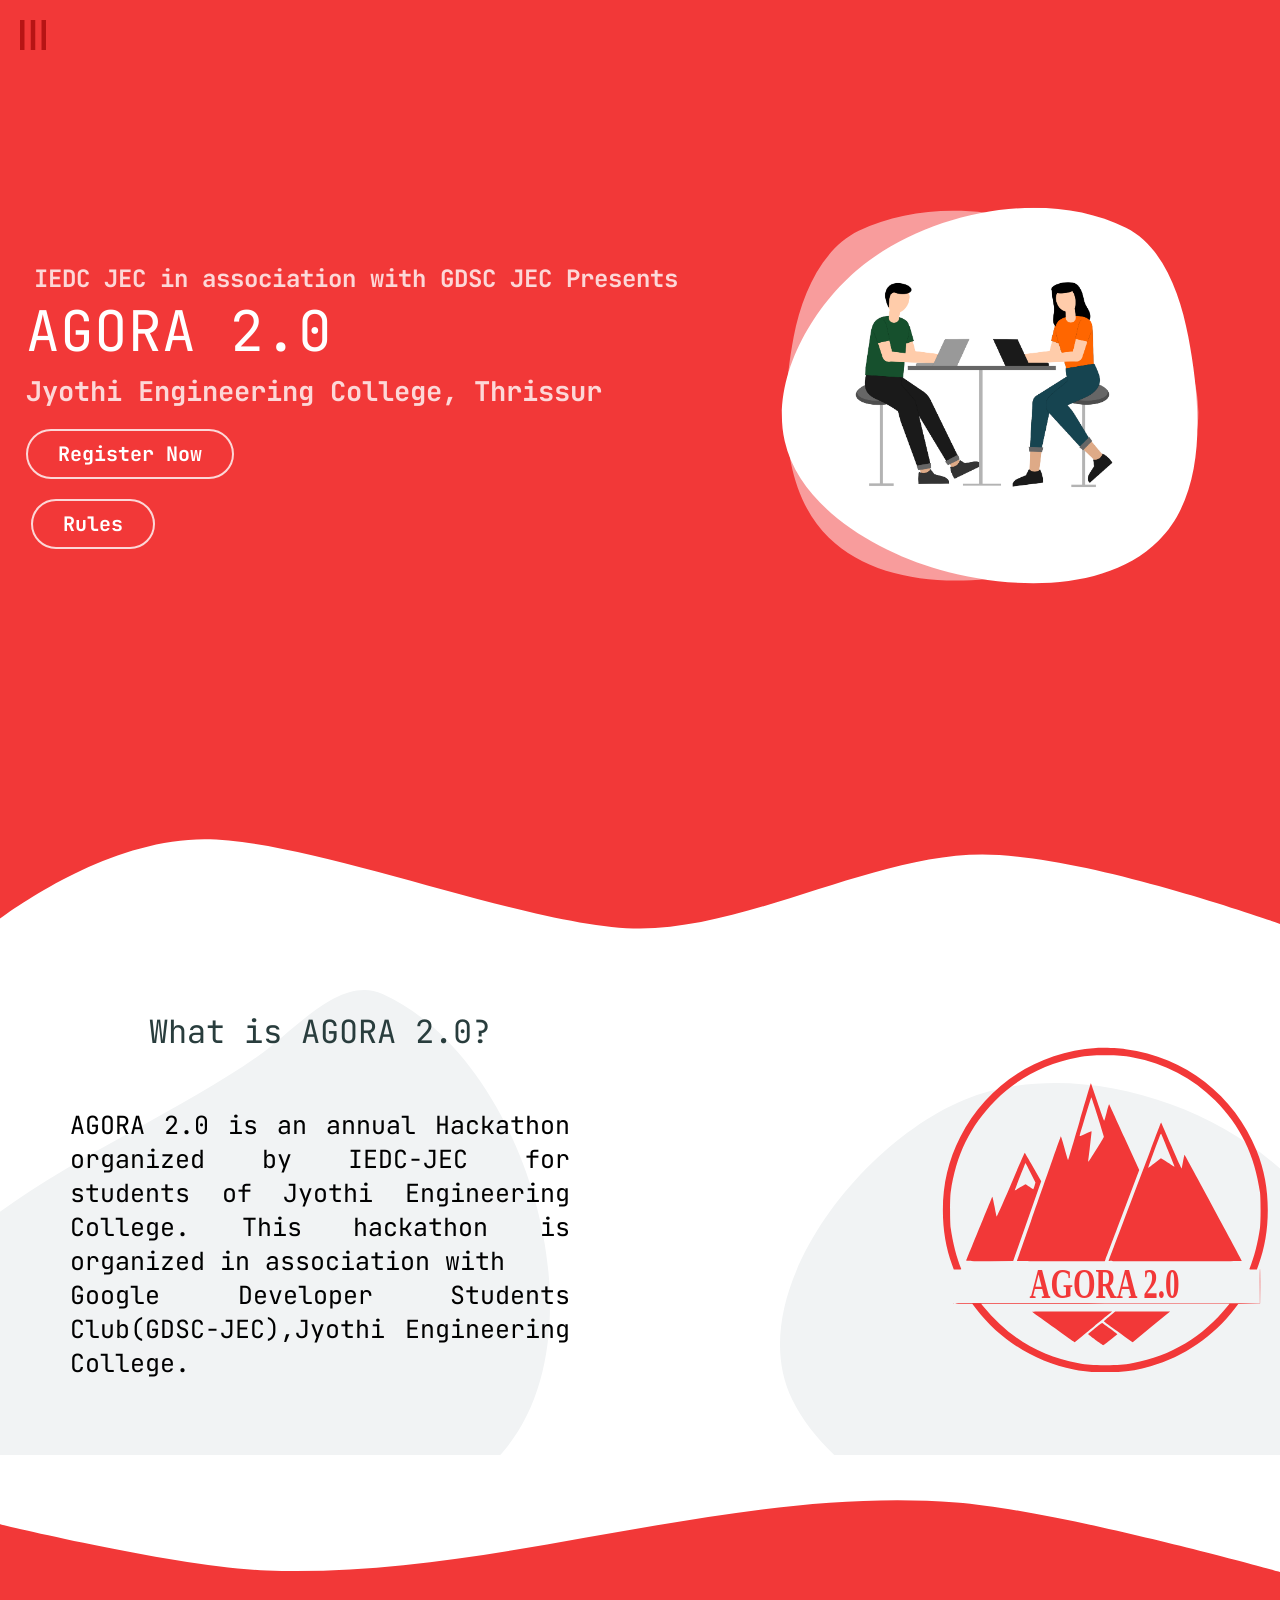
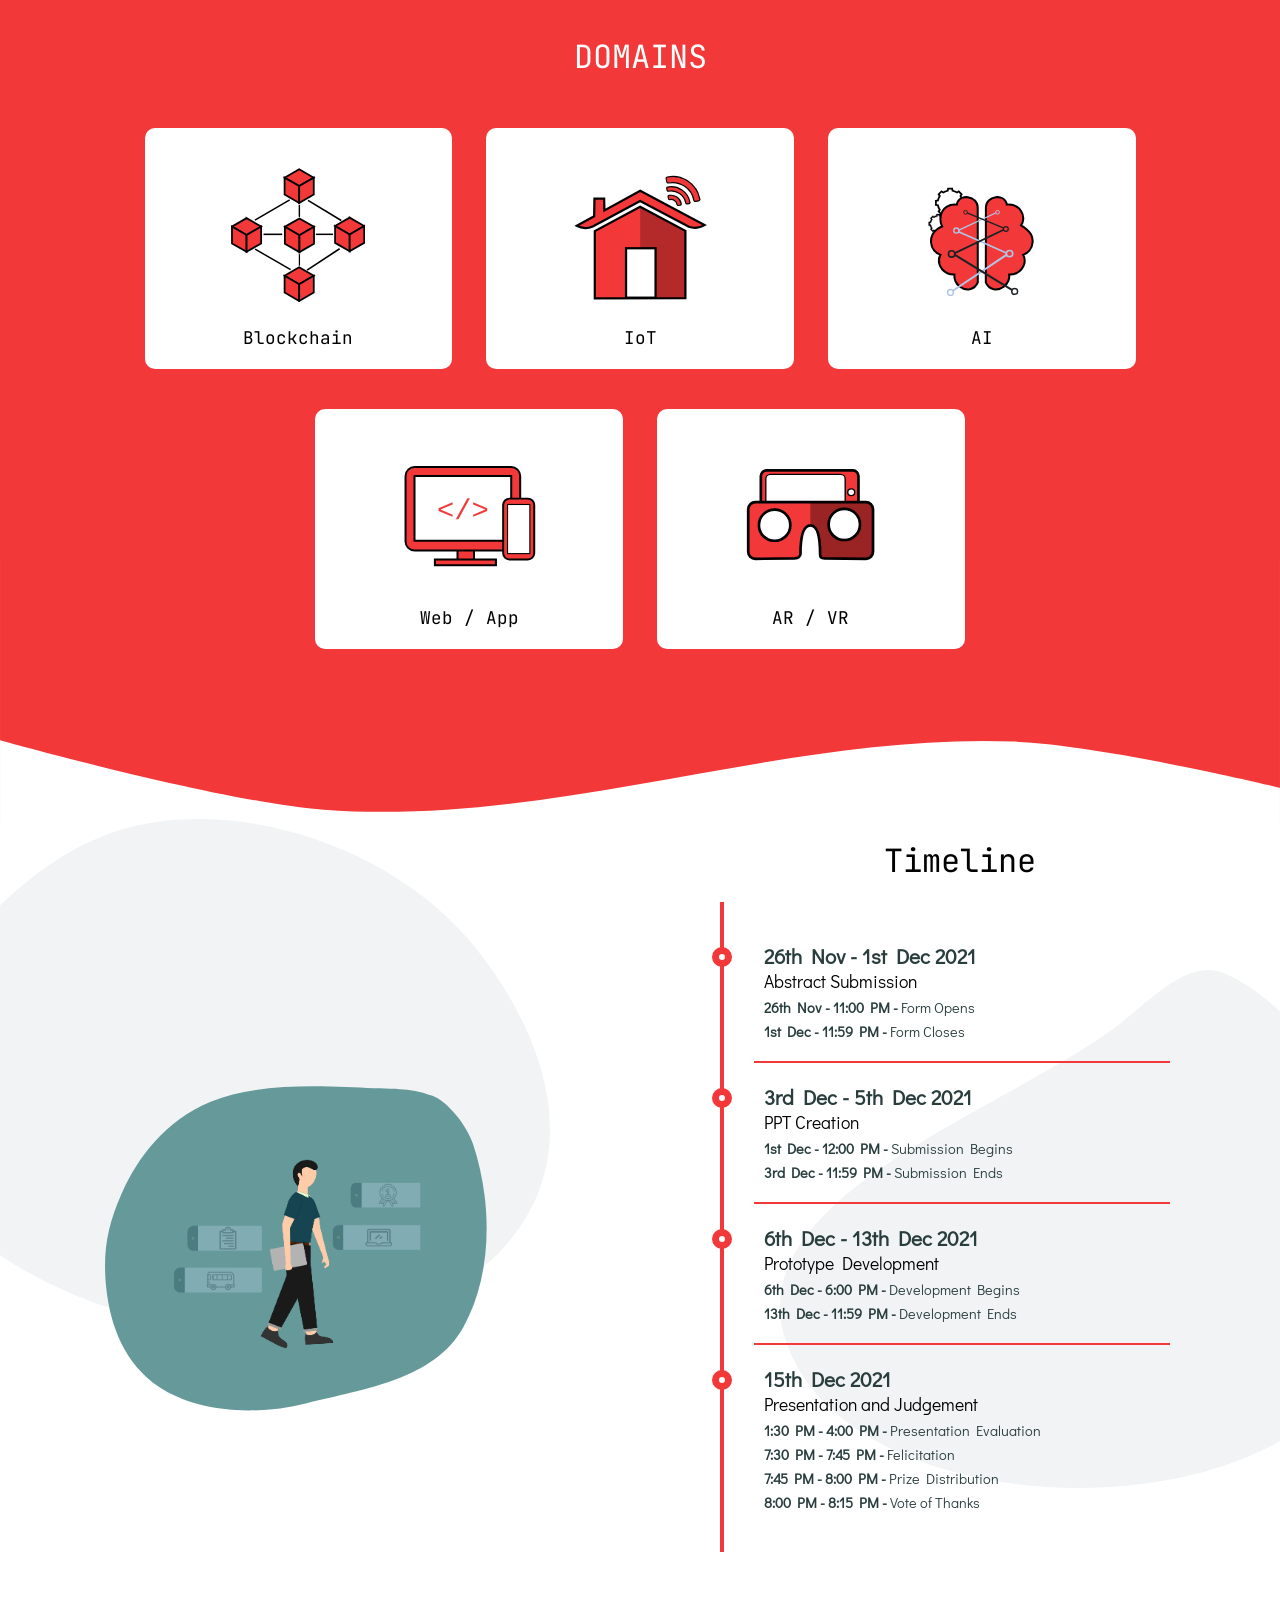
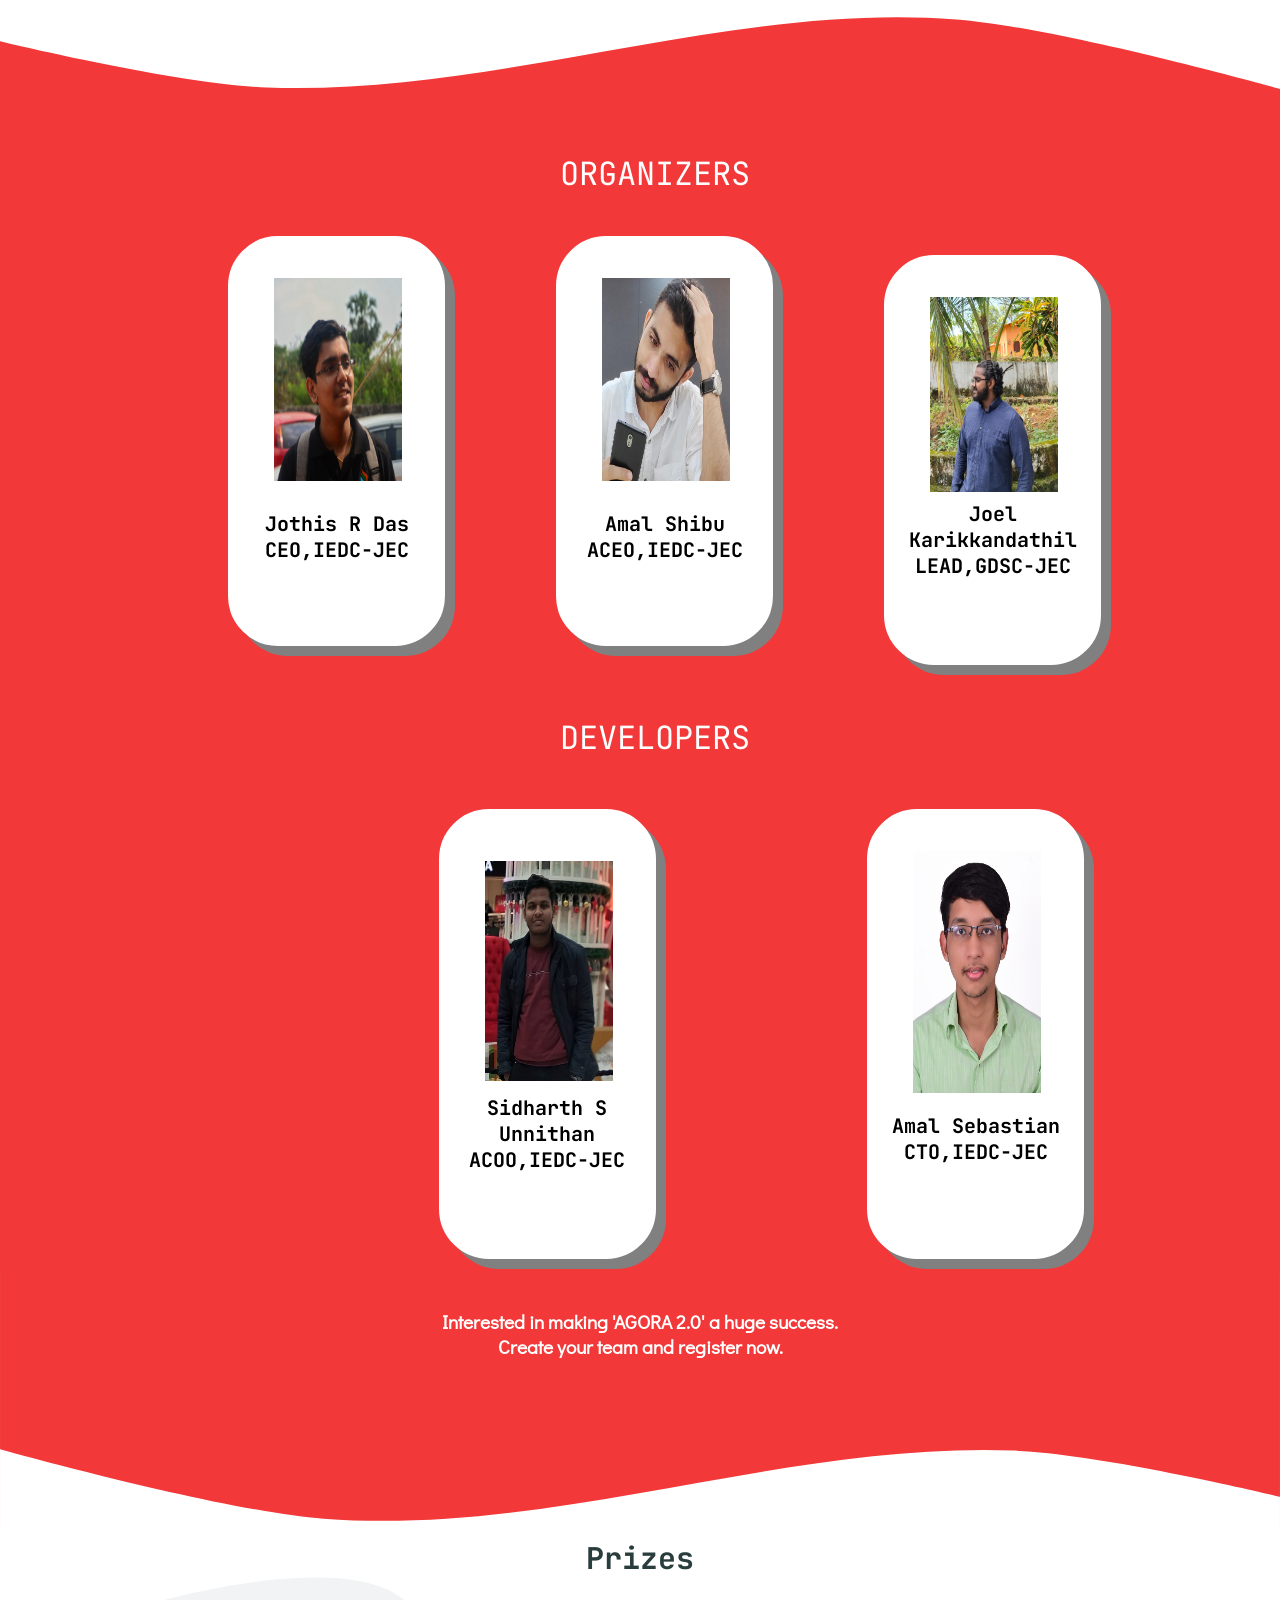
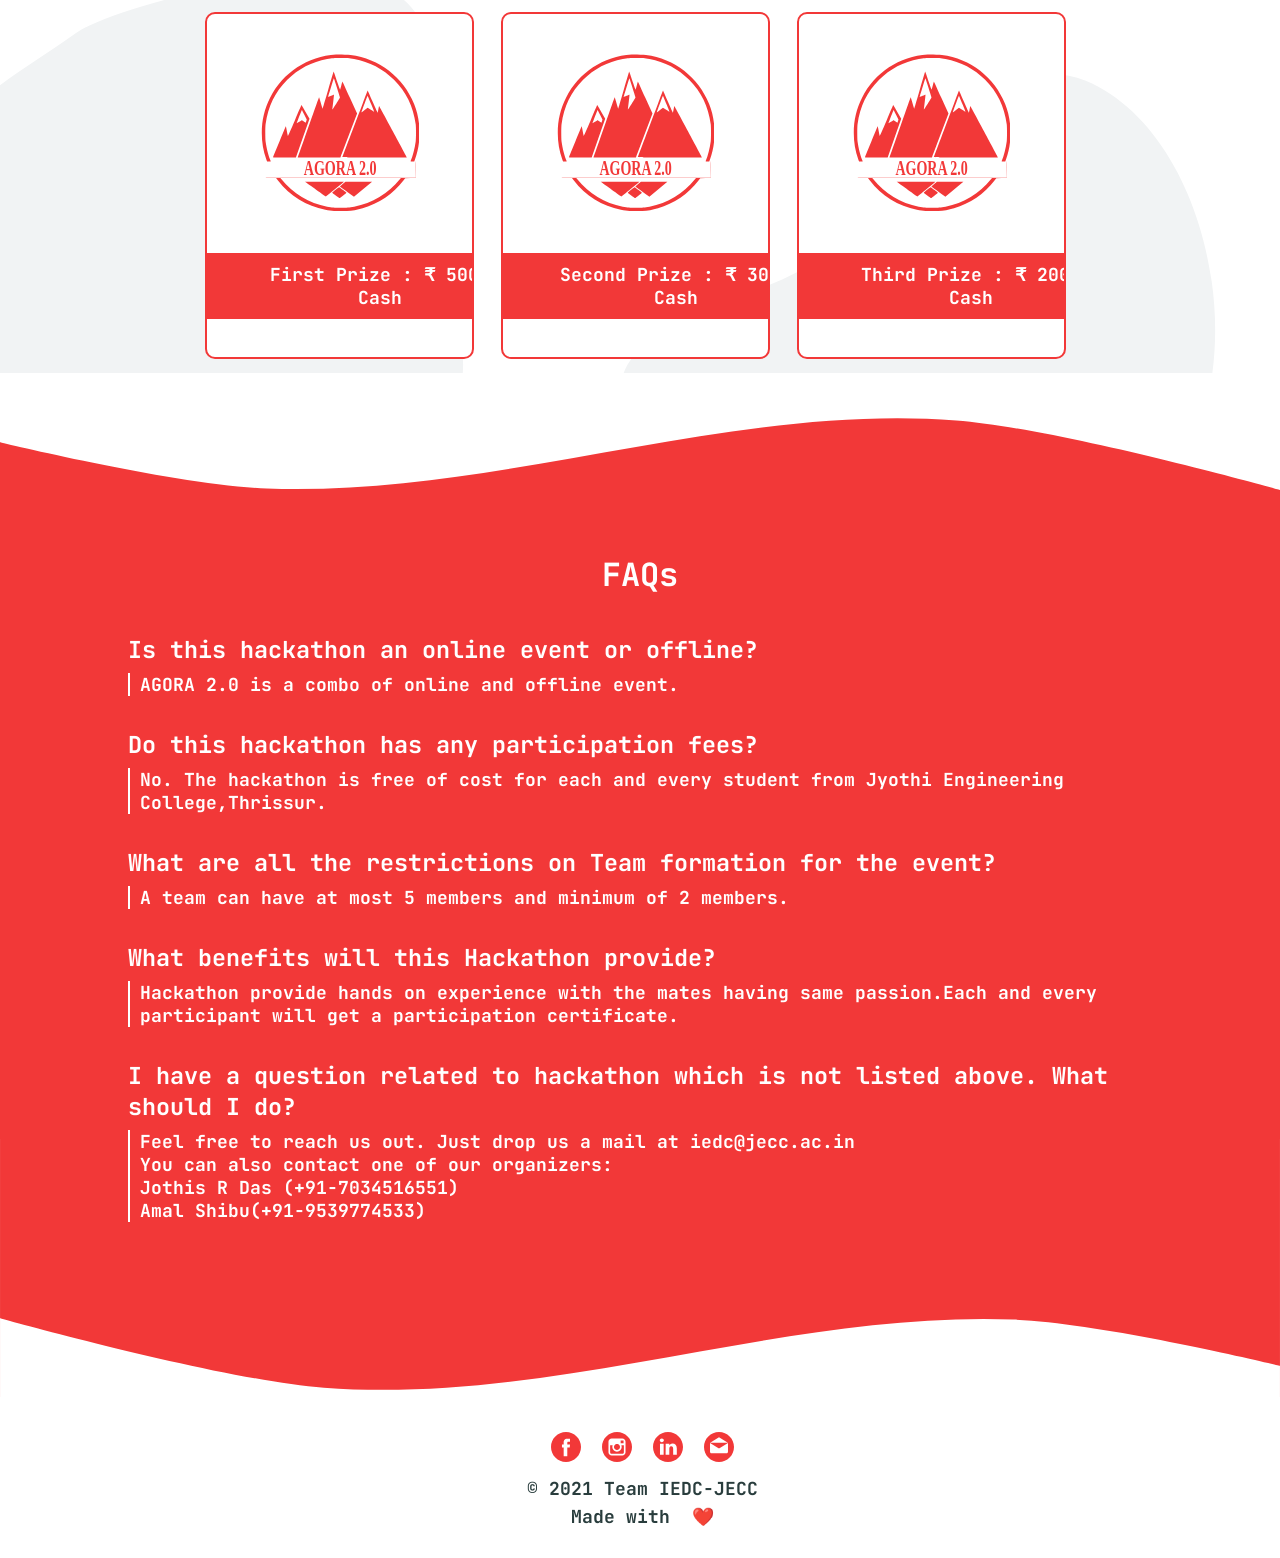
==== commit 5e500493: "Site updated" ====
--- a/index.html
+++ b/index.html
@@ -165,16 +165,16 @@
 					<div class="schedule schedule-1">
 						<div class="dot"></div>
 						<div class="schedule-content">
-							<div class="schedule-date"> 26th Nov - 29th Nov 2021</div>
+							<div class="schedule-date"> 26th Nov - 1st Dec 2021</div>
 							<div class="schedule-title"> Abstract Submission</div>
 							<div class="schedule-text"> <span class="schedule-time"> 26th Nov - 11:00 PM - </span> Form Opens </div>
-							<div class="schedule-text"> <span class="schedule-time"> 29th Nov - 11:59 PM - </span> Form Closes </div>
+							<div class="schedule-text"> <span class="schedule-time"> 1st Dec - 11:59 PM - </span> Form Closes </div>
 						</div>
 					</div>
 					<div class="schedule schedule-2">
 						<div class="dot"></div>
 						<div class="schedule-content">
-							<div class="schedule-date"> 1st Dec - 3rd Dec 2021 </div>
+							<div class="schedule-date"> 3rd Dec - 5th Dec 2021 </div>
 							<div class="schedule-title"> PPT Creation </div>
 							<div class="schedule-text"> <span class="schedule-time"> 1st Dec - 12:00 PM - </span> Submission Begins</div>
 							<div class="schedule-text"> <span class="schedule-time"> 3rd Dec - 11:59 PM - </span> Submission Ends </div>
@@ -183,9 +183,9 @@
 					<div class="schedule schedule-3">
 						<div class="dot"></div>
 						<div class="schedule-content">
-							<div class="schedule-date"> 5th Dec - 13th Dec 2021 </div>
+							<div class="schedule-date"> 6th Dec - 13th Dec 2021 </div>
 							<div class="schedule-title"> Prototype Development</div>
-							<div class="schedule-text"> <span class="schedule-time"> 5th Dec - 12:00 PM  - </span> Development Begins</div>
+							<div class="schedule-text"> <span class="schedule-time"> 6th Dec - 6:00 PM  - </span> Development Begins</div>
 							<div class="schedule-text"> <span class="schedule-time"> 13th Dec - 11:59 PM - </span> Development Ends </div>
 						</div>
 					</div>
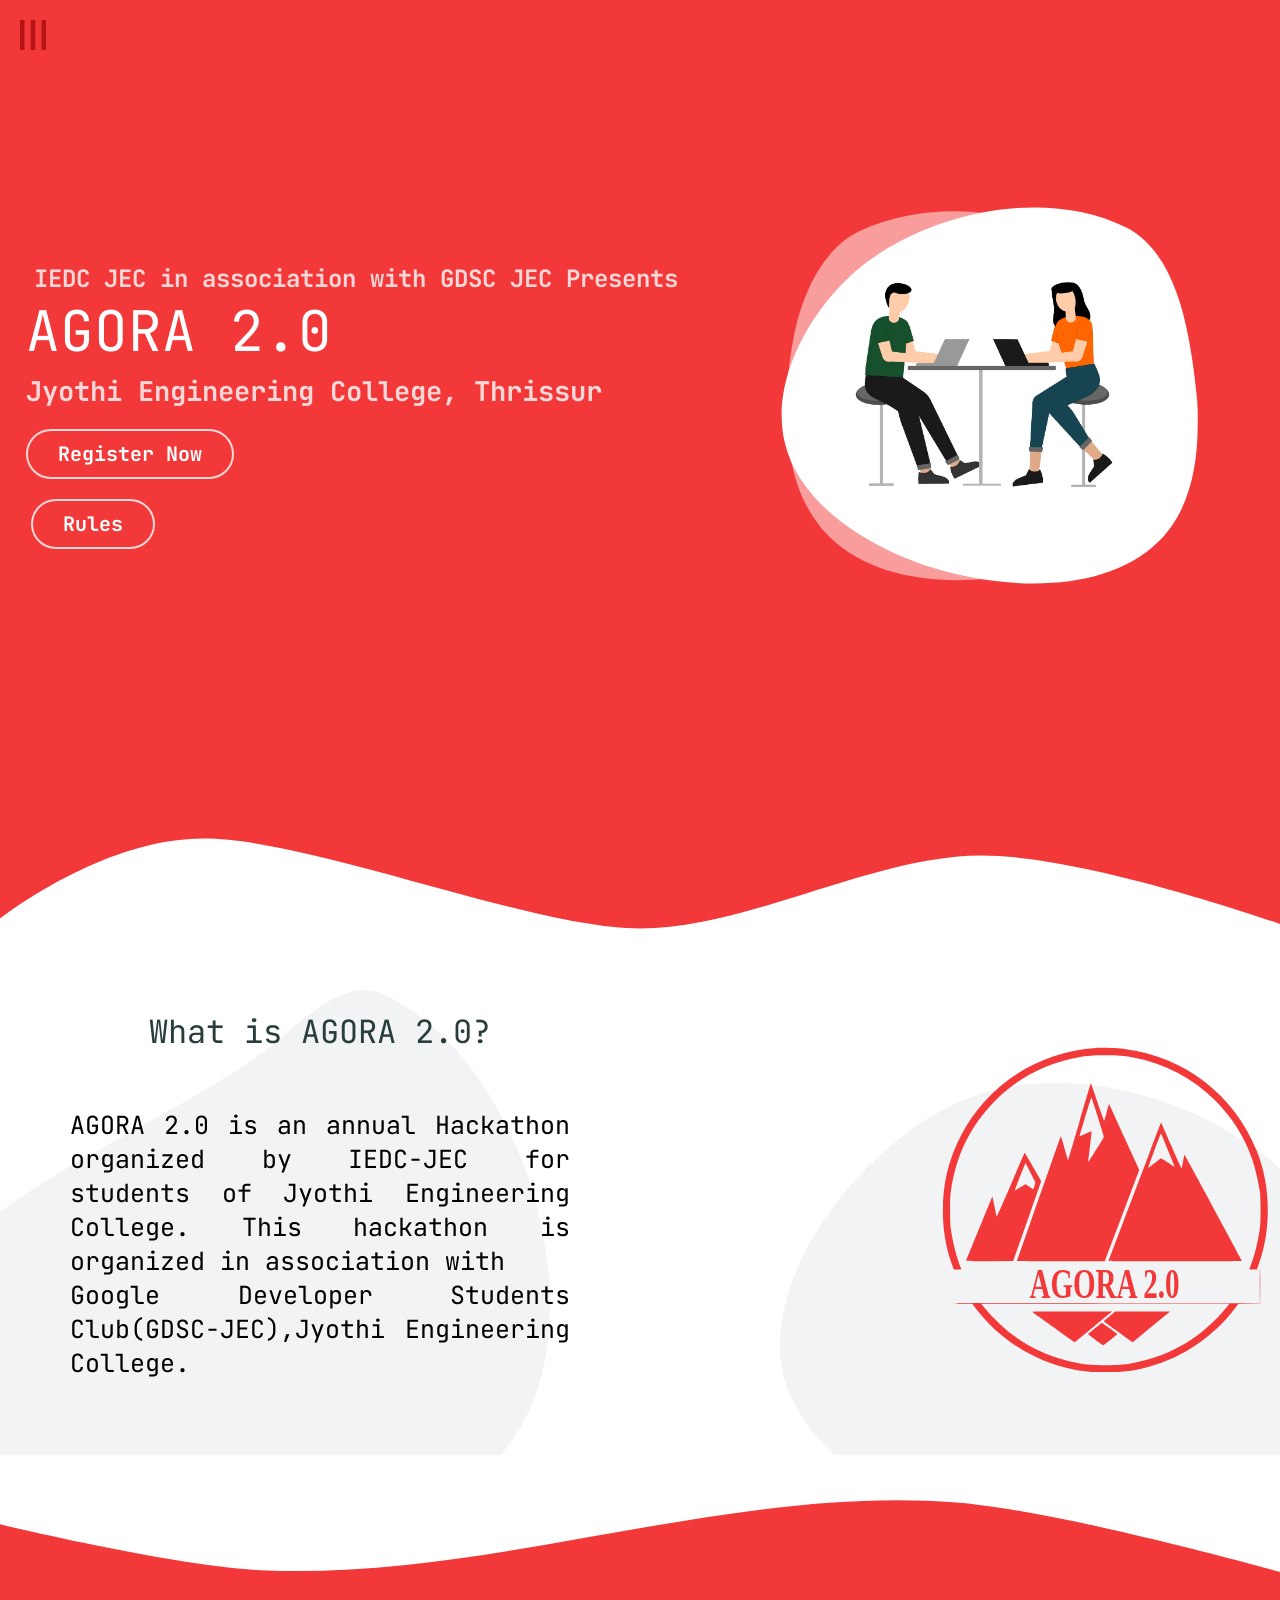
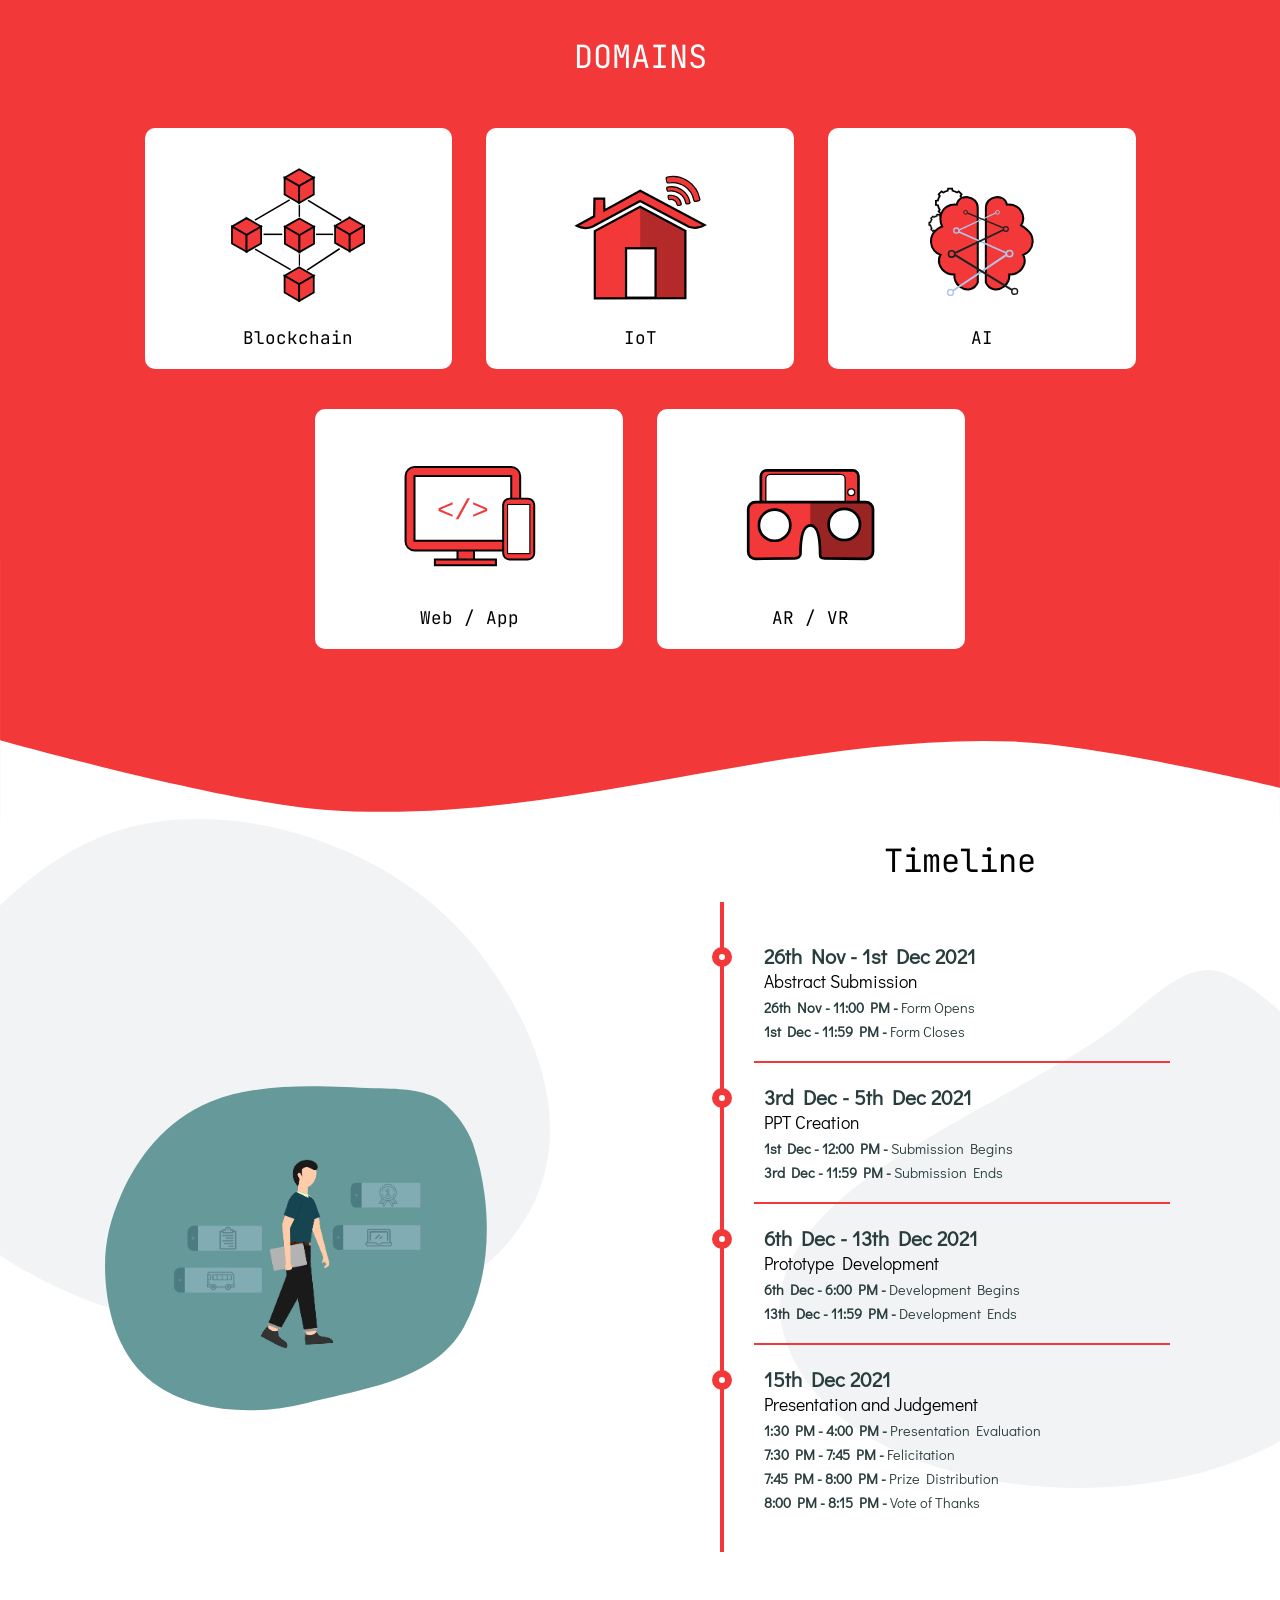
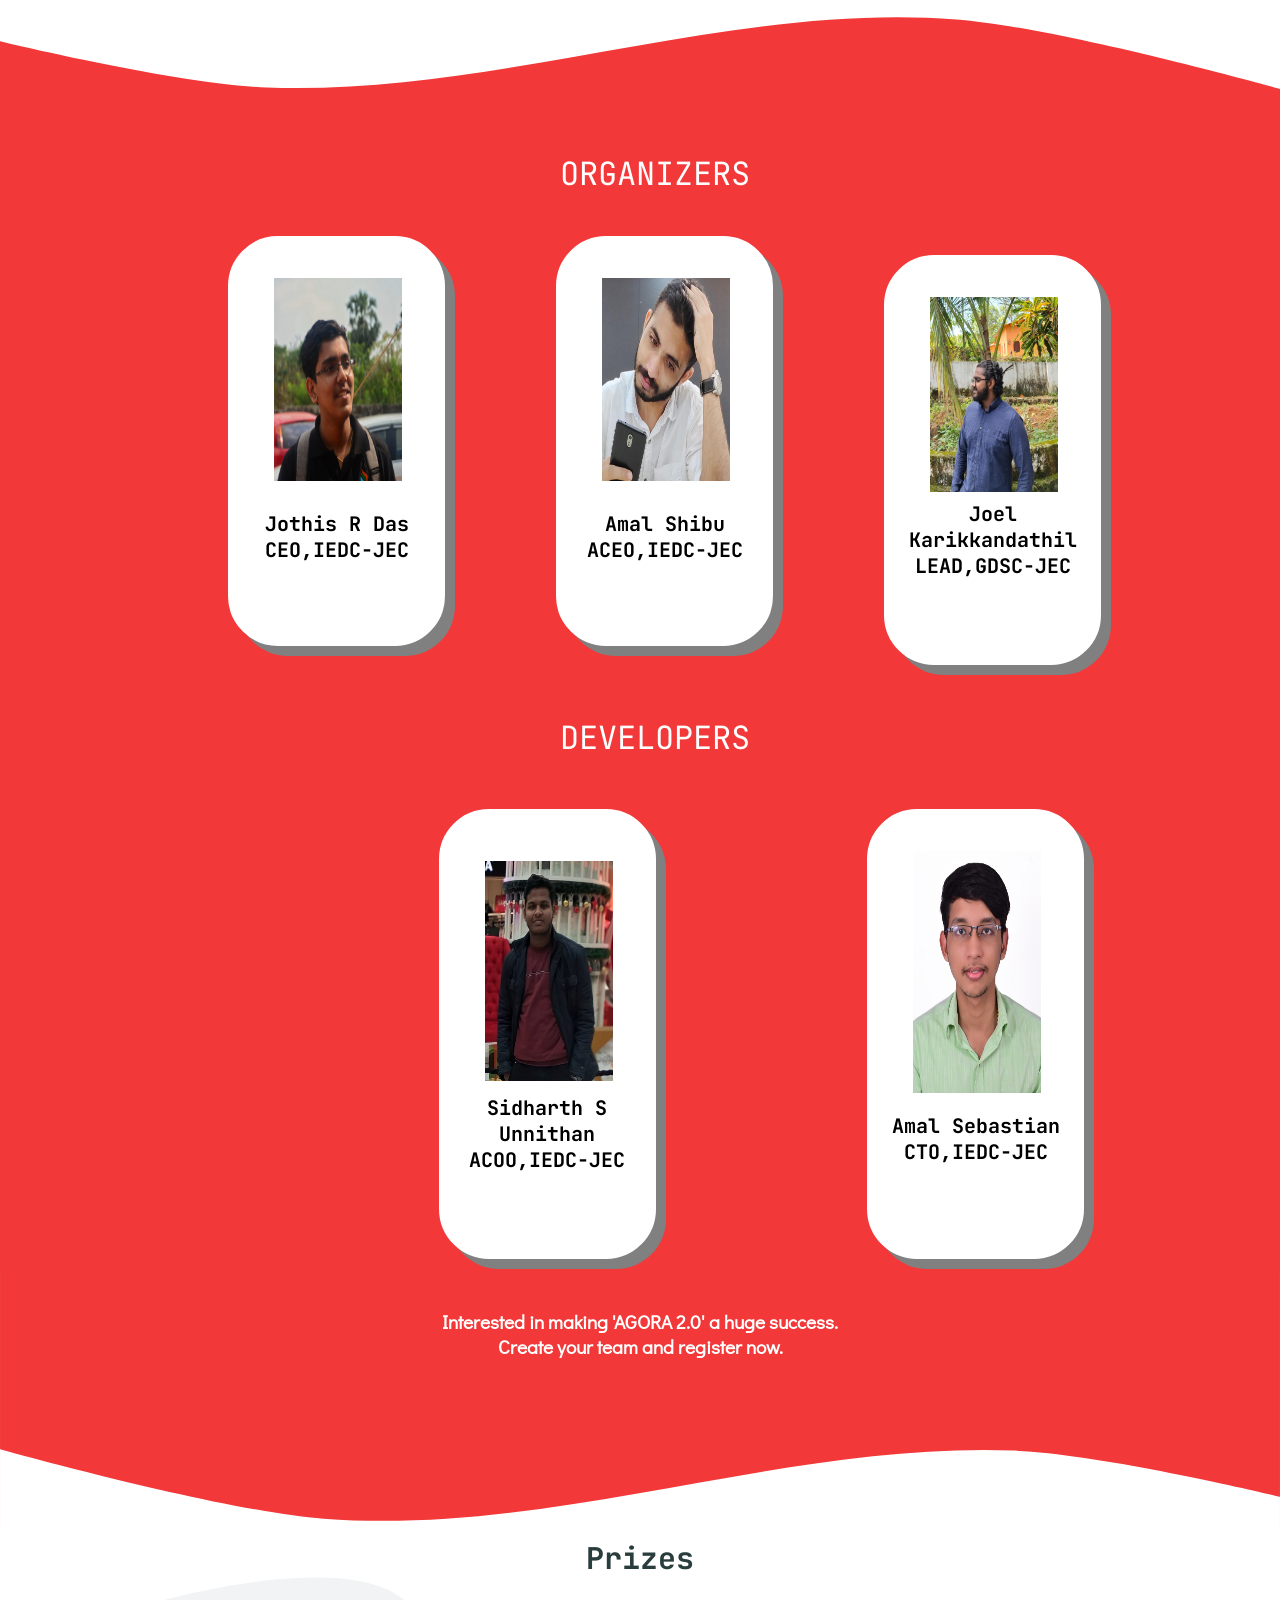
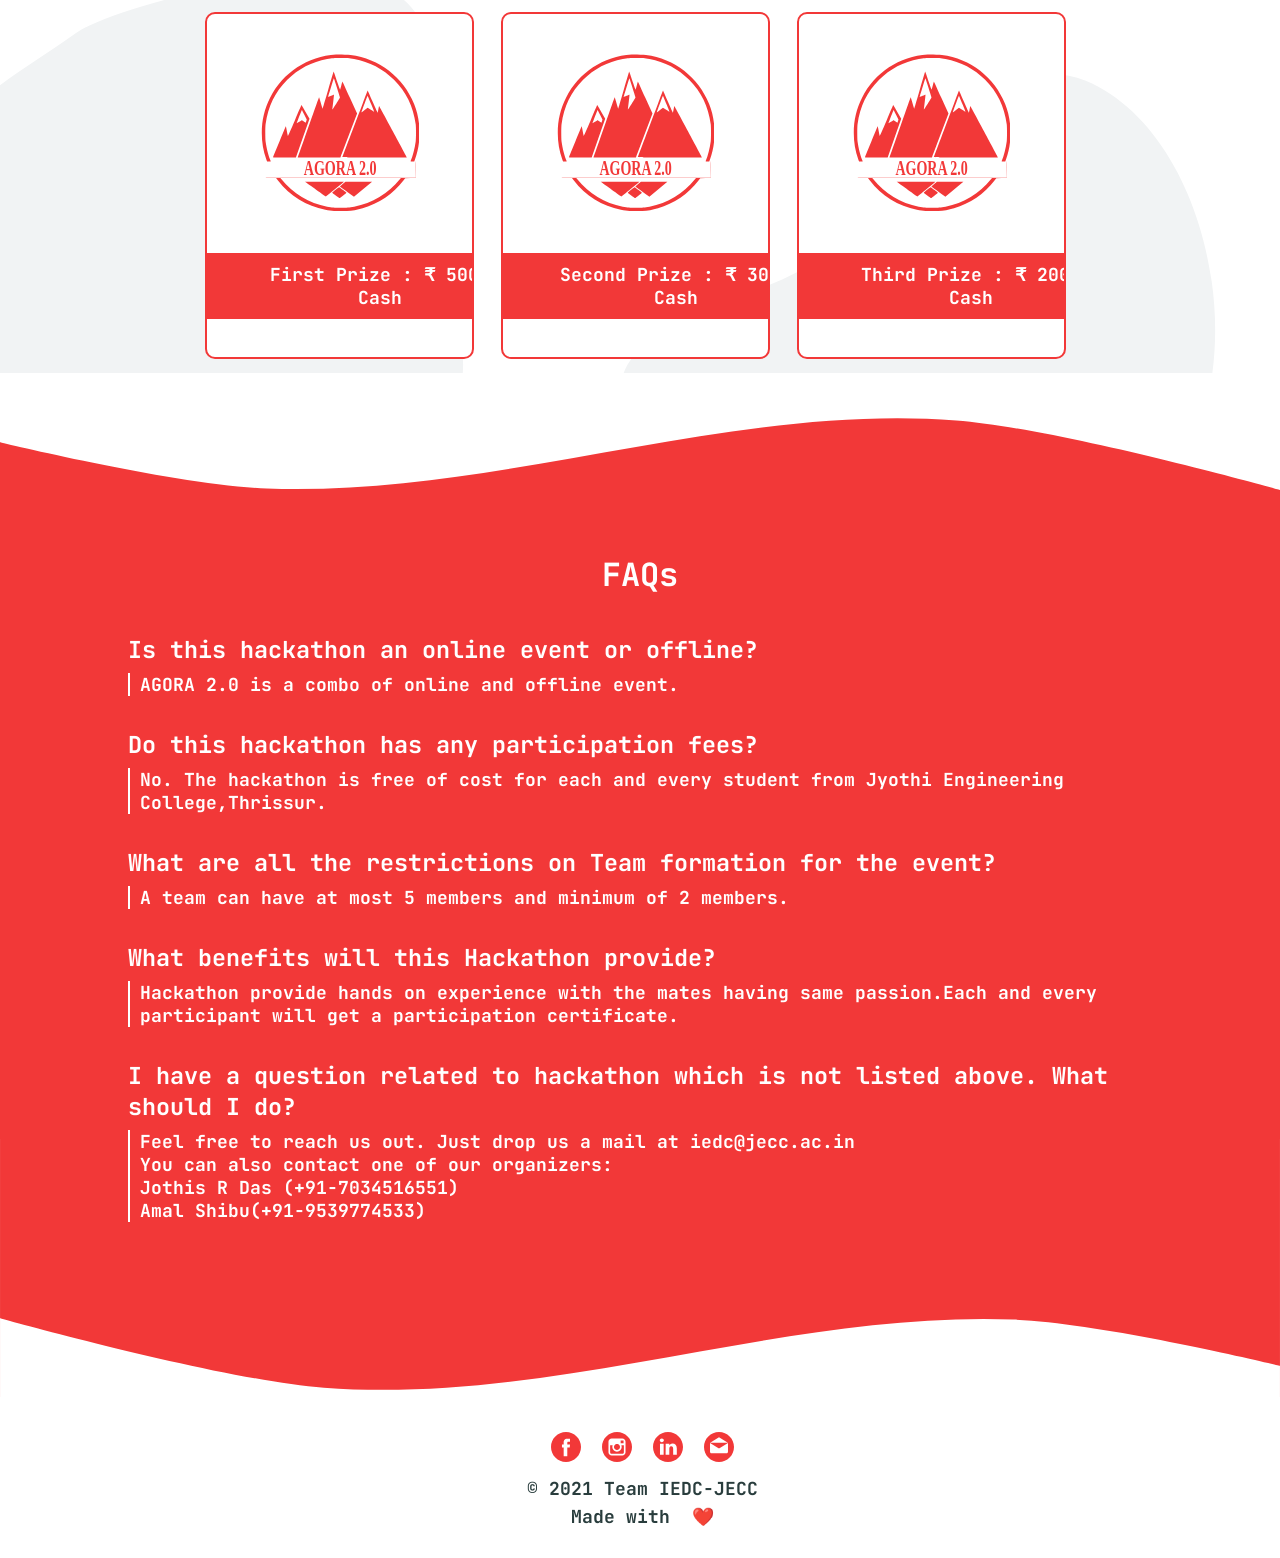
==== commit ea524731: "Website Updated" ====
--- a/index.html
+++ b/index.html
@@ -55,7 +55,7 @@
 						<button id="devfolio-apply-now"><a href = "https://docs.google.com/forms/d/e/1FAIpQLSengliChIMaE-1URITZHg6-f9QKnr3e-6ttu_rgD177-7wQmA/viewform?usp=sf_link">Register Now</a></button>
 					</div>
 					<div class="rules">
-						<button id="check-rules"><a href = "https://drive.google.com/file/d/1dnOpwLXSdvXnwYBkqj7iQ5HPVSn45QOV/view?usp=sharing">Rules</a></button>
+						<button id="check-rules"><a href = "https://drive.google.com/file/d/1L9HWPB4xWb6Imx_wGQtw__VwBlEATCBu/view?usp=sharing">Rules</a></button>
 					</div>
 				</div>
 			</div>
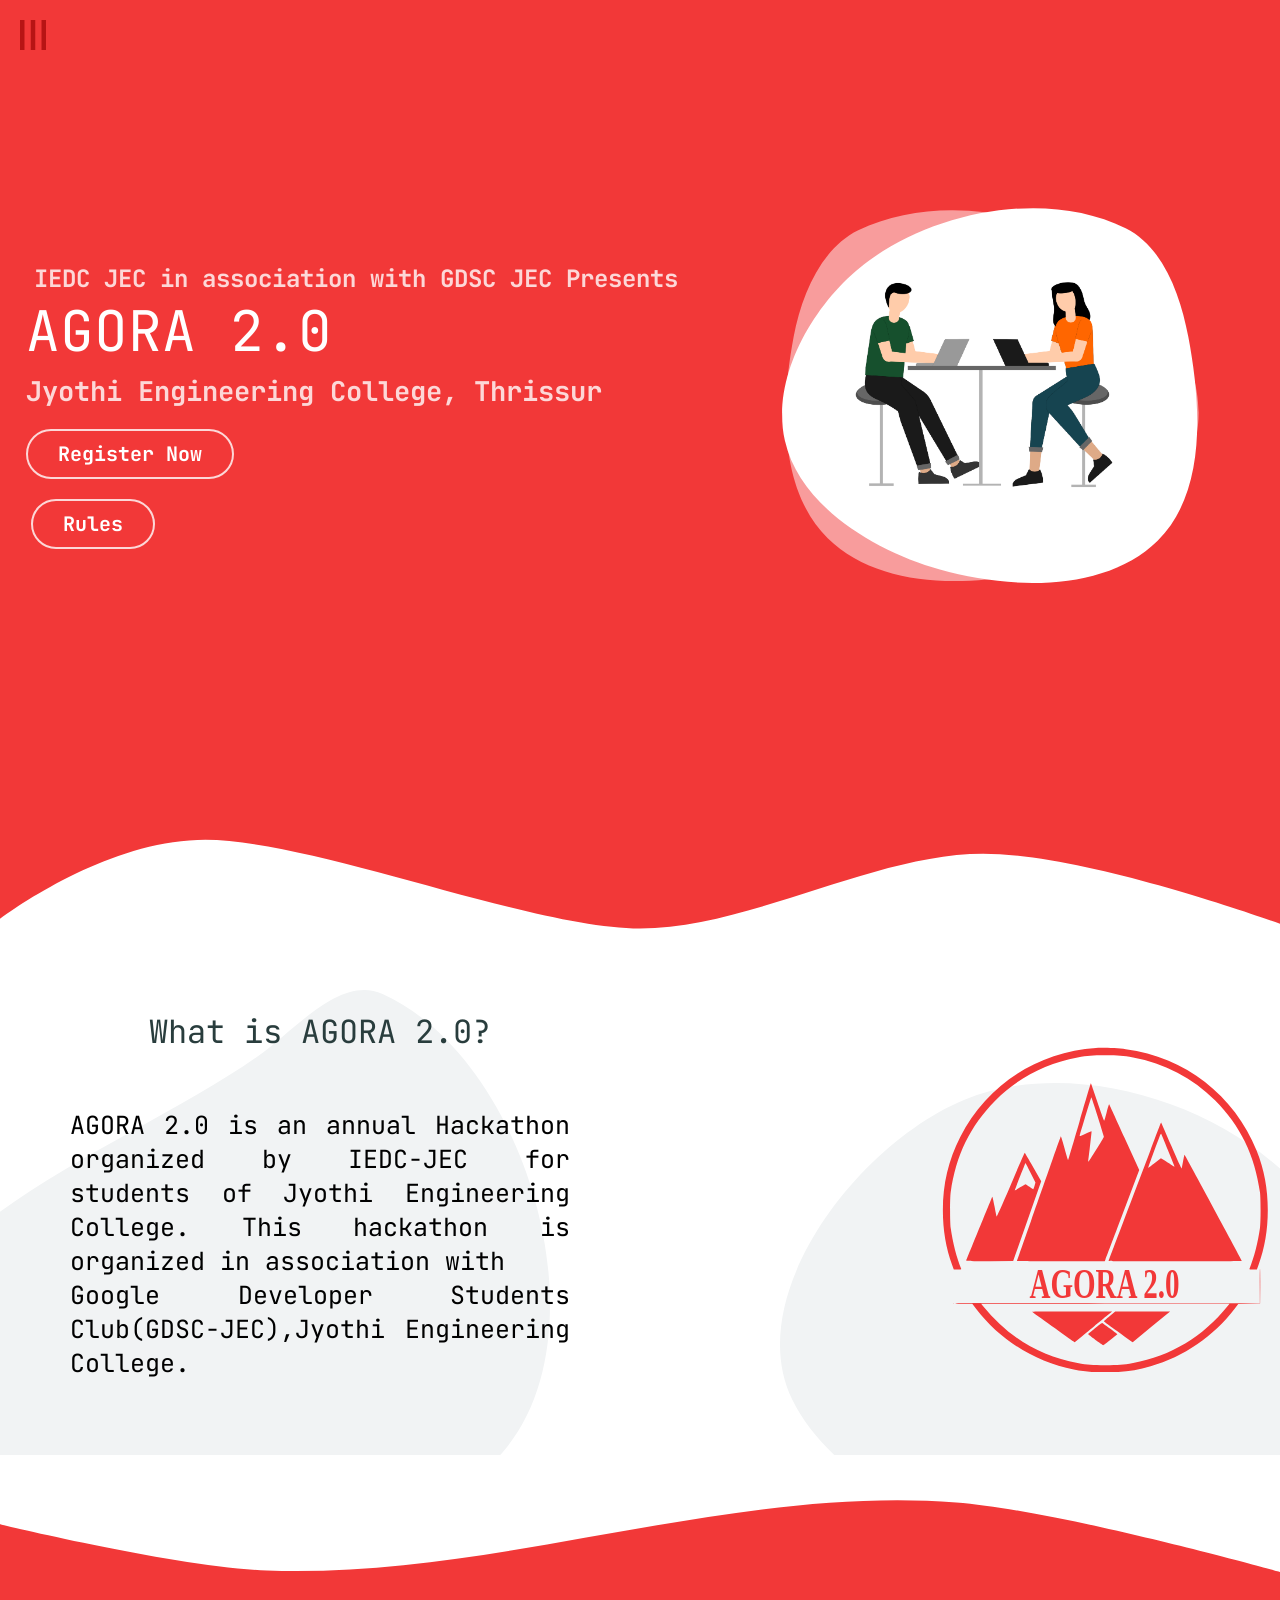
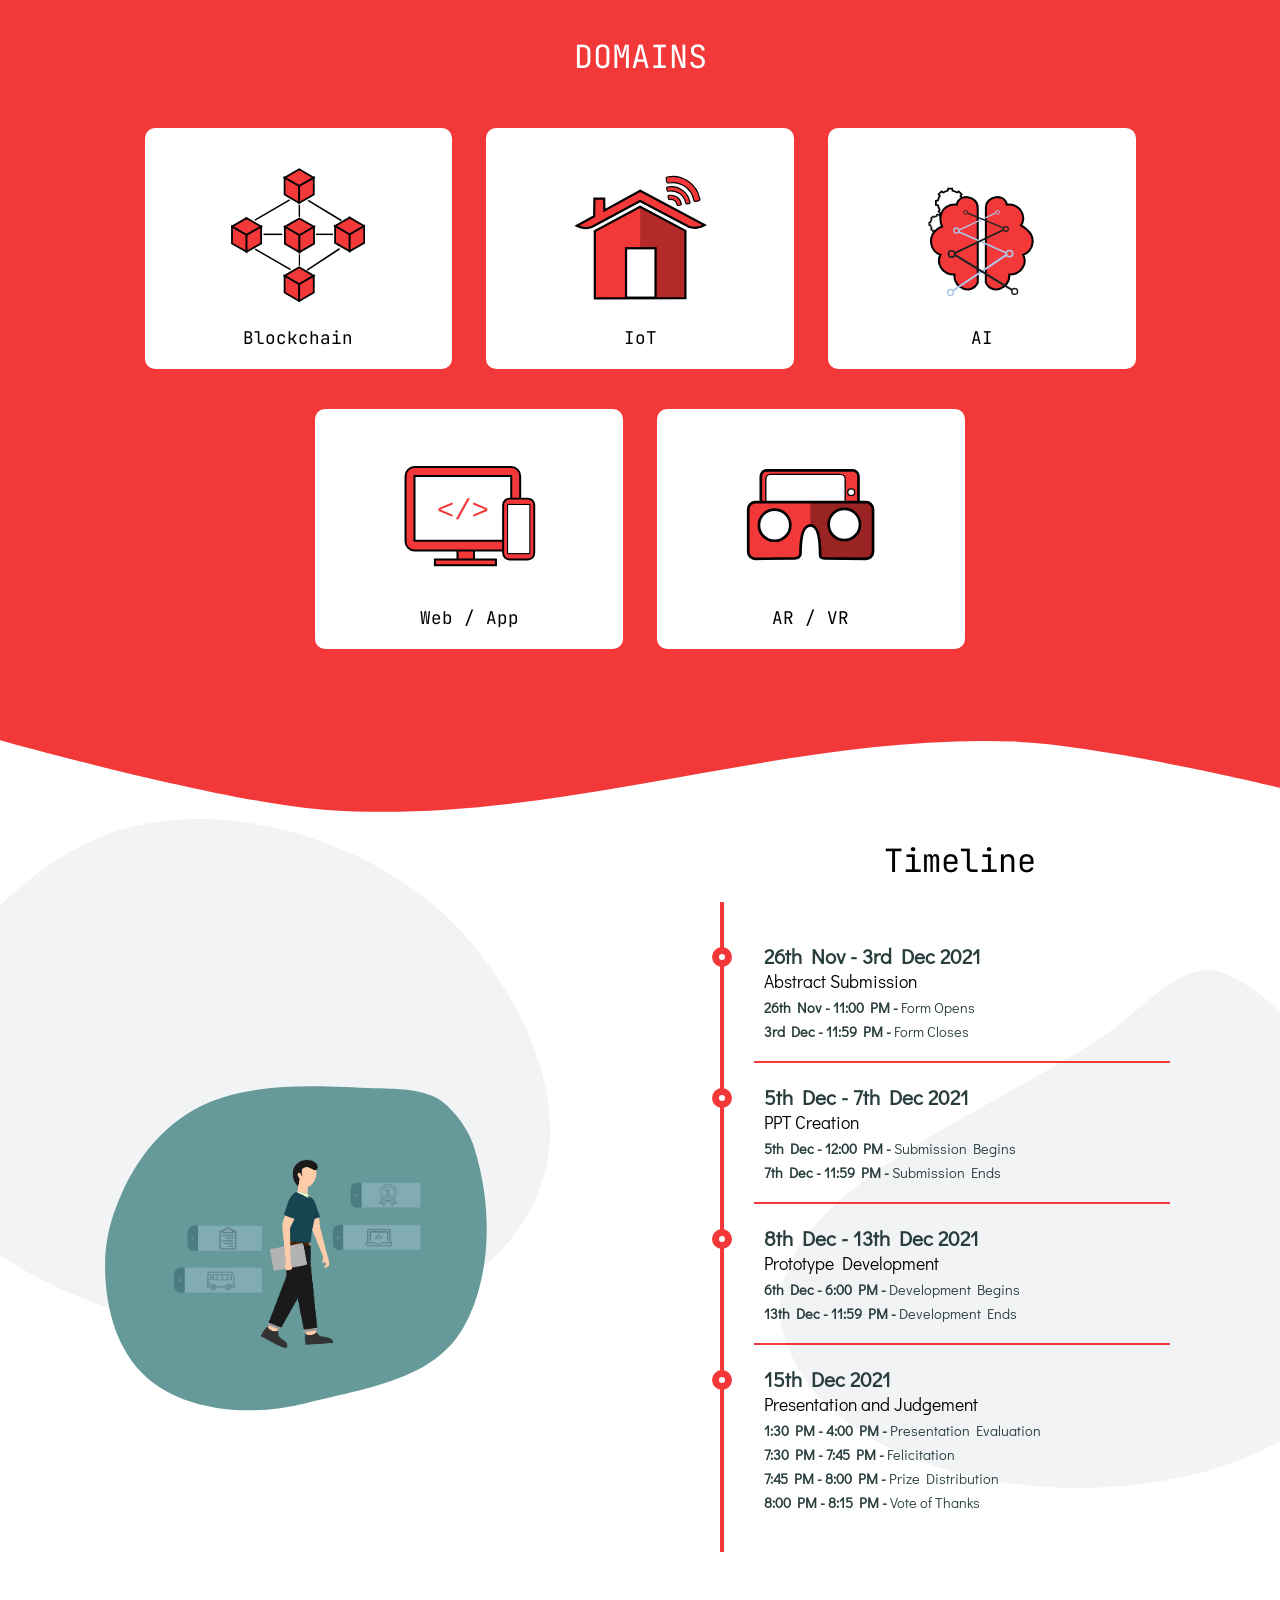
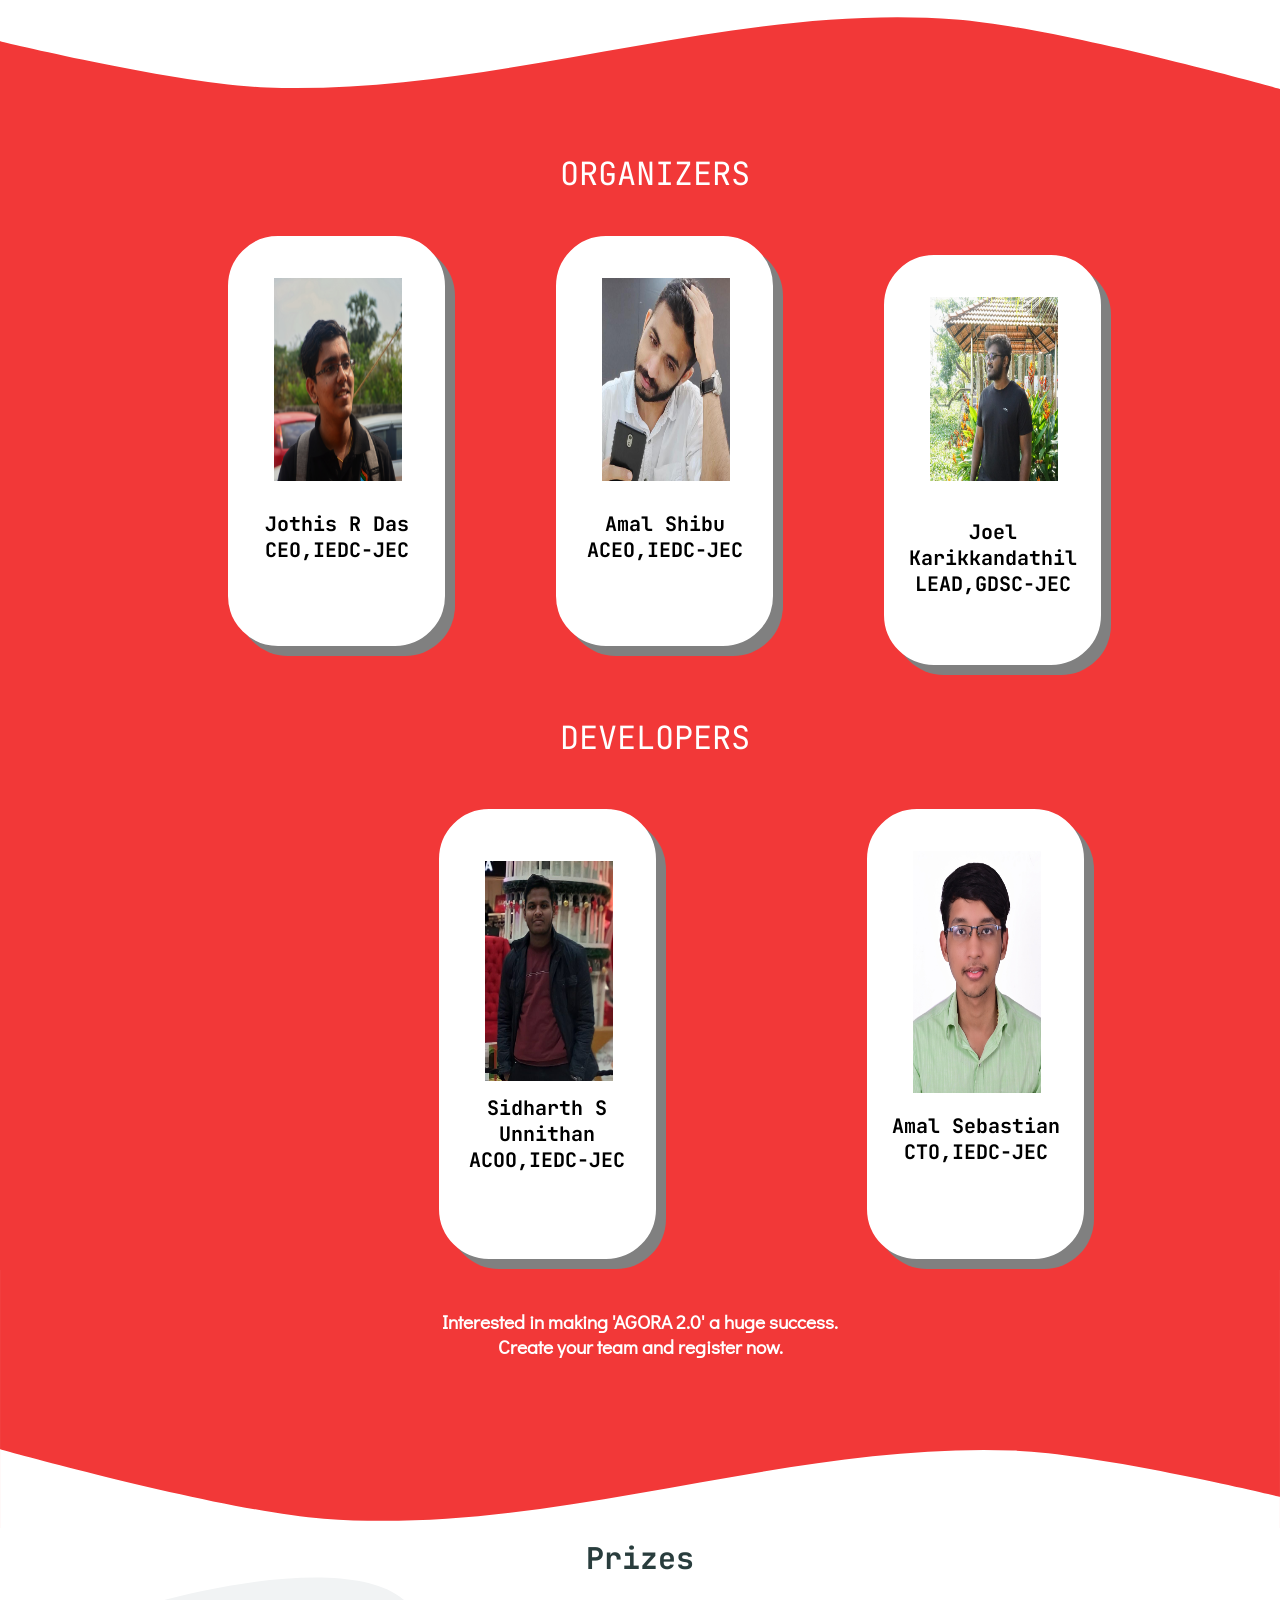
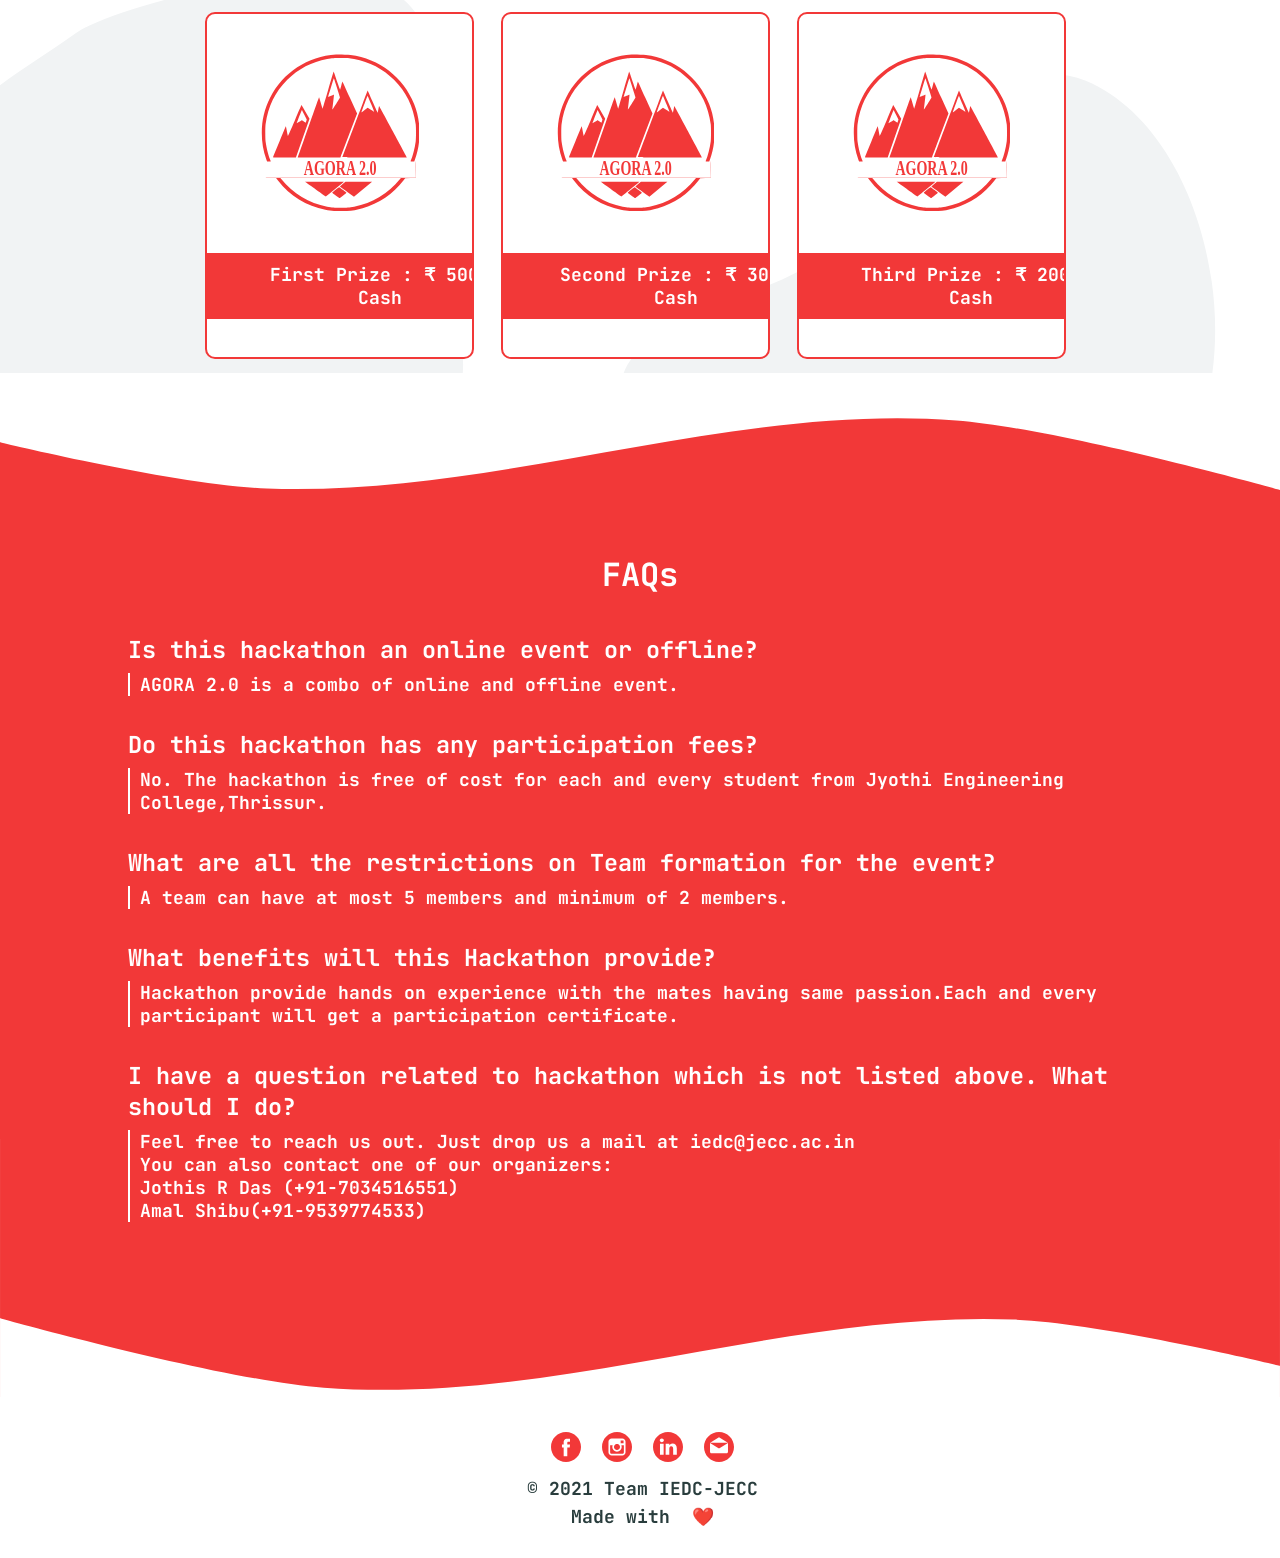
==== commit fc0cbb2c: "Website Updated" ====
--- a/index.html
+++ b/index.html
@@ -165,25 +165,25 @@
 					<div class="schedule schedule-1">
 						<div class="dot"></div>
 						<div class="schedule-content">
-							<div class="schedule-date"> 26th Nov - 1st Dec 2021</div>
+							<div class="schedule-date"> 26th Nov - 3rd Dec 2021</div>
 							<div class="schedule-title"> Abstract Submission</div>
 							<div class="schedule-text"> <span class="schedule-time"> 26th Nov - 11:00 PM - </span> Form Opens </div>
-							<div class="schedule-text"> <span class="schedule-time"> 1st Dec - 11:59 PM - </span> Form Closes </div>
+							<div class="schedule-text"> <span class="schedule-time"> 3rd Dec - 11:59 PM - </span> Form Closes </div>
 						</div>
 					</div>
 					<div class="schedule schedule-2">
 						<div class="dot"></div>
 						<div class="schedule-content">
-							<div class="schedule-date"> 3rd Dec - 5th Dec 2021 </div>
+							<div class="schedule-date"> 5th Dec - 7th Dec 2021 </div>
 							<div class="schedule-title"> PPT Creation </div>
-							<div class="schedule-text"> <span class="schedule-time"> 1st Dec - 12:00 PM - </span> Submission Begins</div>
-							<div class="schedule-text"> <span class="schedule-time"> 3rd Dec - 11:59 PM - </span> Submission Ends </div>
+							<div class="schedule-text"> <span class="schedule-time"> 5th Dec - 12:00 PM - </span> Submission Begins</div>
+							<div class="schedule-text"> <span class="schedule-time"> 7th Dec - 11:59 PM - </span> Submission Ends </div>
 						</div>
 					</div>
 					<div class="schedule schedule-3">
 						<div class="dot"></div>
 						<div class="schedule-content">
-							<div class="schedule-date"> 6th Dec - 13th Dec 2021 </div>
+							<div class="schedule-date"> 8th Dec - 13th Dec 2021 </div>
 							<div class="schedule-title"> Prototype Development</div>
 							<div class="schedule-text"> <span class="schedule-time"> 6th Dec - 6:00 PM  - </span> Development Begins</div>
 							<div class="schedule-text"> <span class="schedule-time"> 13th Dec - 11:59 PM - </span> Development Ends </div>
@@ -228,7 +228,7 @@
 						</div>
 						<div class="ordev5">
 							<div class="ordev-img5">
-								<img src="./images/joel1.jpeg">
+								<img src="./images/joel2.jpeg">
 							</div>
 							<div class="orgdev-text5">
 								<p><b>Joel Karikkandathil</b><br><b>LEAD,GDSC-JEC</b>
--- a/css/main.css
+++ b/css/main.css
@@ -862,7 +862,7 @@
 
 .ordev-img5 img {
 	width: 70%;
-	height: 85%;
+	height: 110%;
 	padding-top: 20px;
 	margin-left: -27px;
 }
@@ -886,7 +886,7 @@
 }
 .orgdev-text5 {
 	font-family: 'JetBrains Mono',sans-serif;
-	padding-top: 30px;
+	padding-top: 110px;
 	font-weight: bold;
 	font-size: 20px;
 	color: black;
--- a/css/responsive.css
+++ b/css/responsive.css
@@ -108,7 +108,7 @@
 		width: 70%;
 		padding-top: 20px;
 		margin-left: -25px;
-		height: 90%;
+		height: 130%;
 		margin-top: 10px;
 	}
 	.frame1-left .content .devfolio #devfolio-apply-now{
